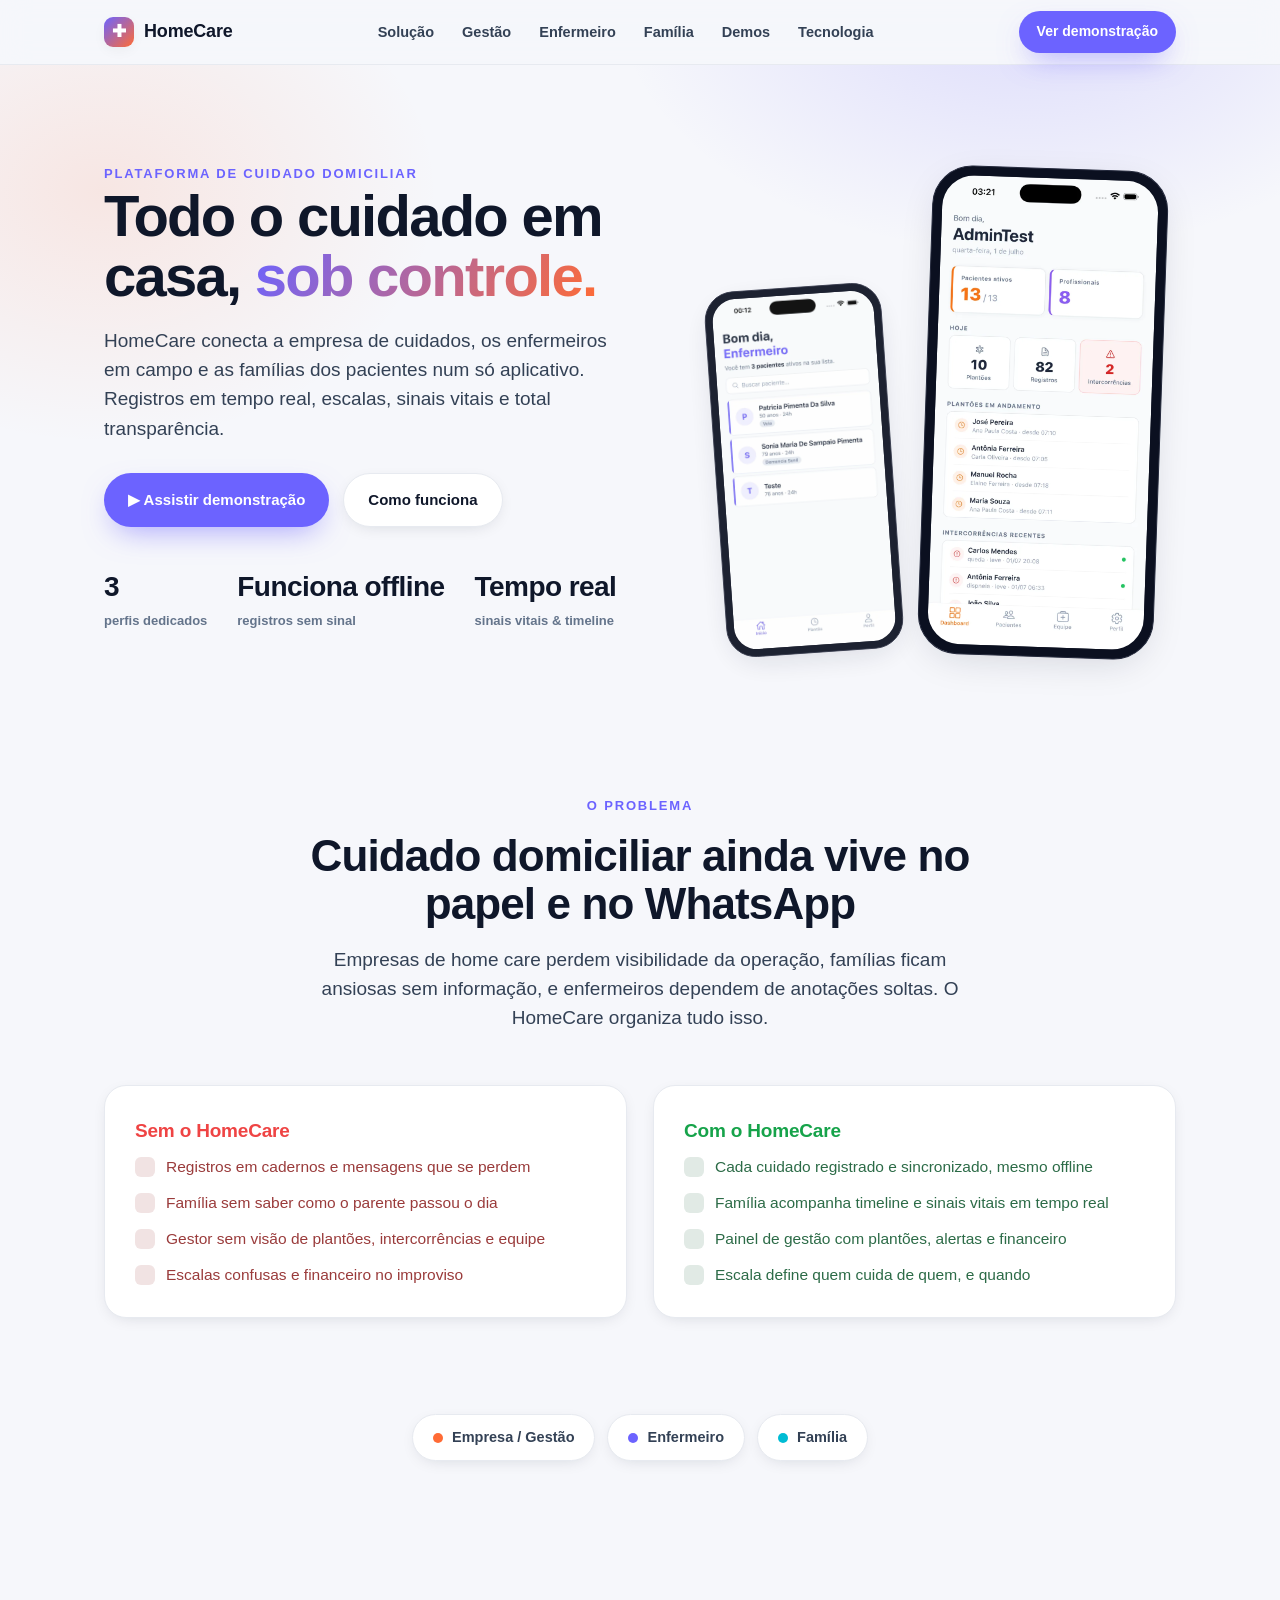
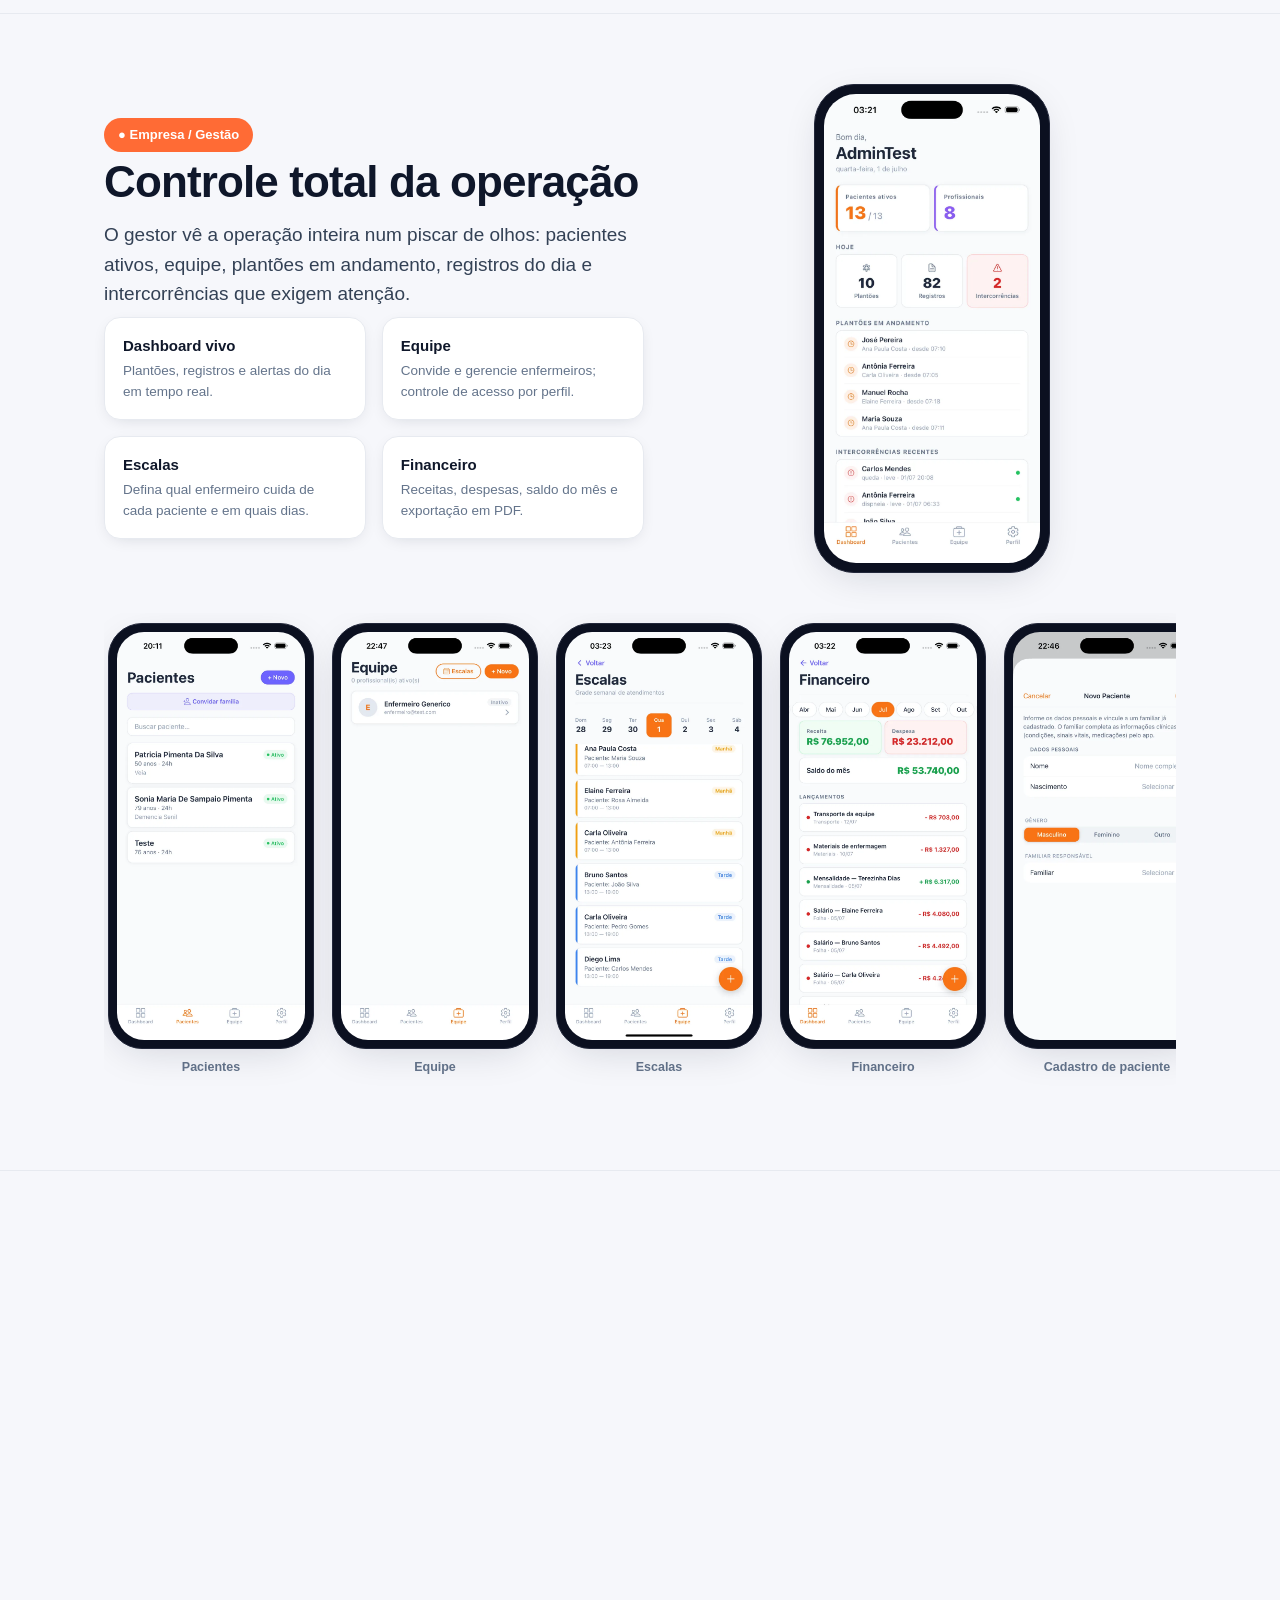
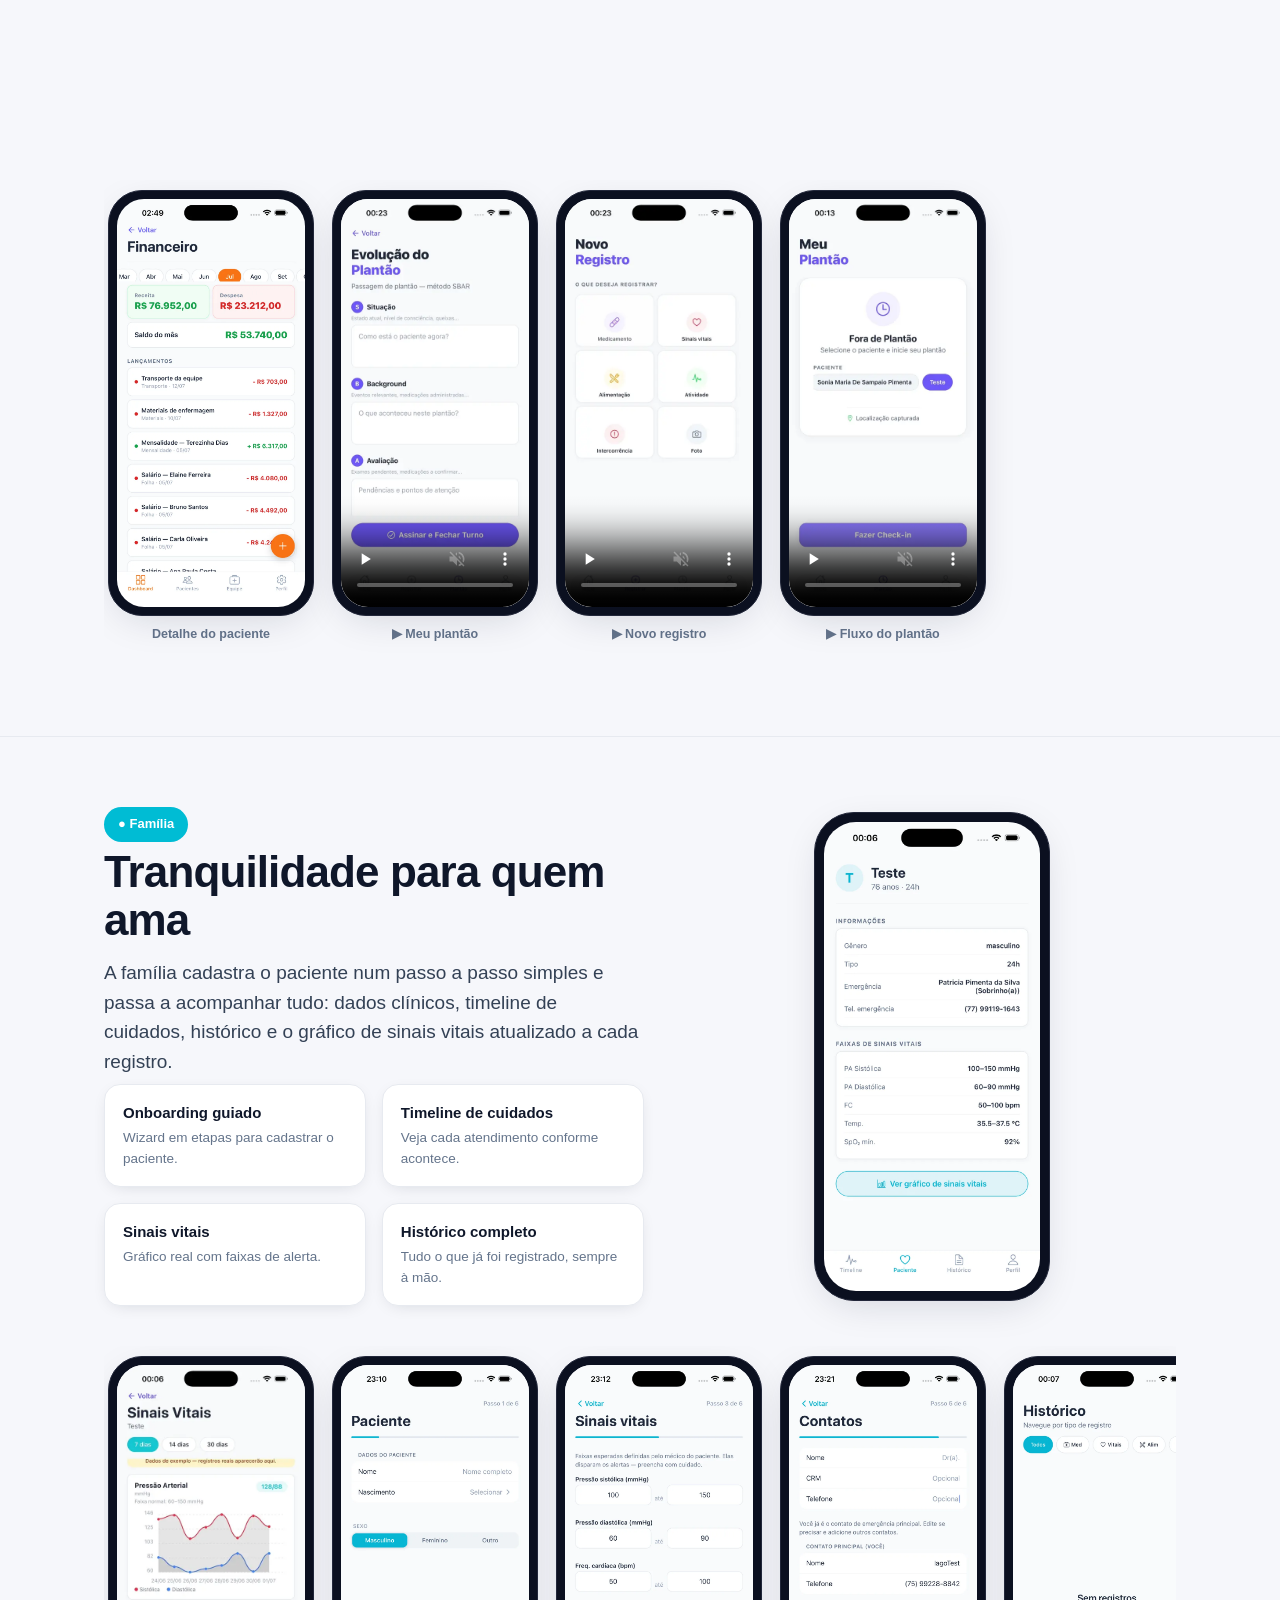
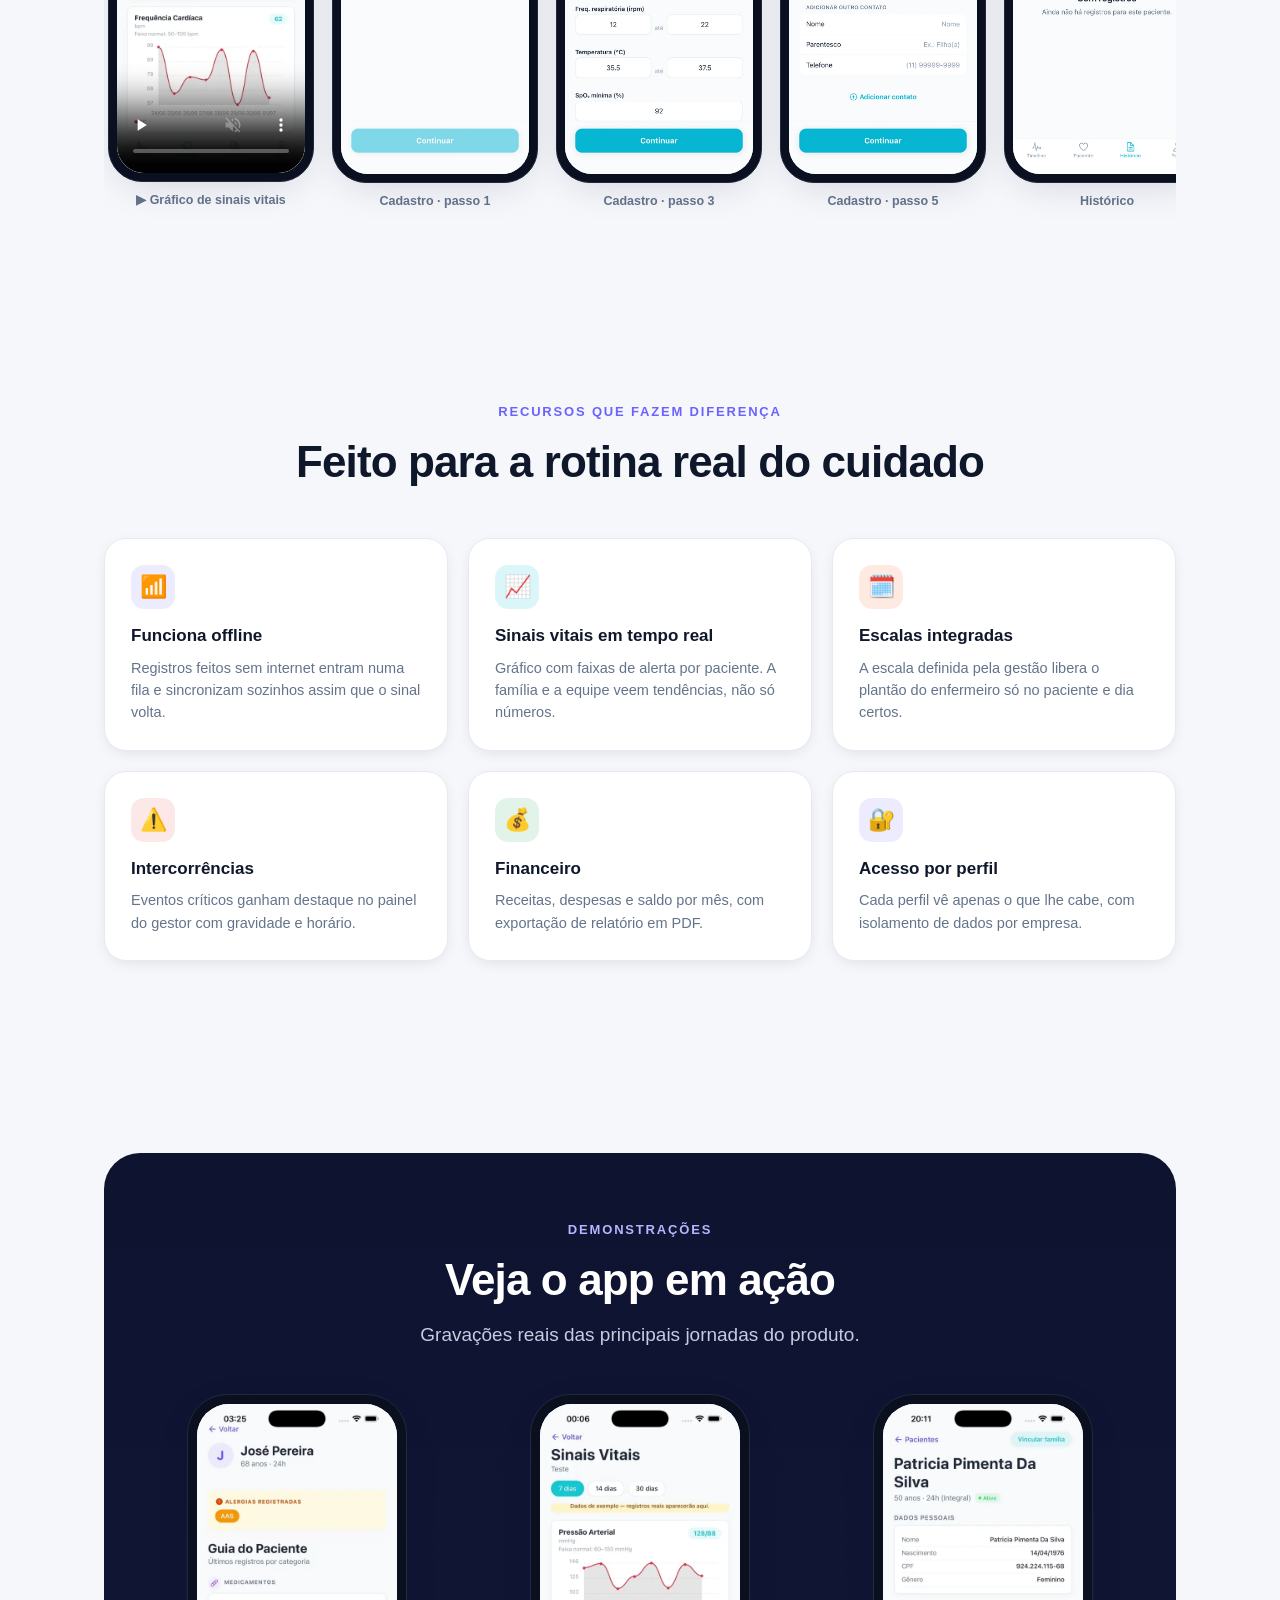
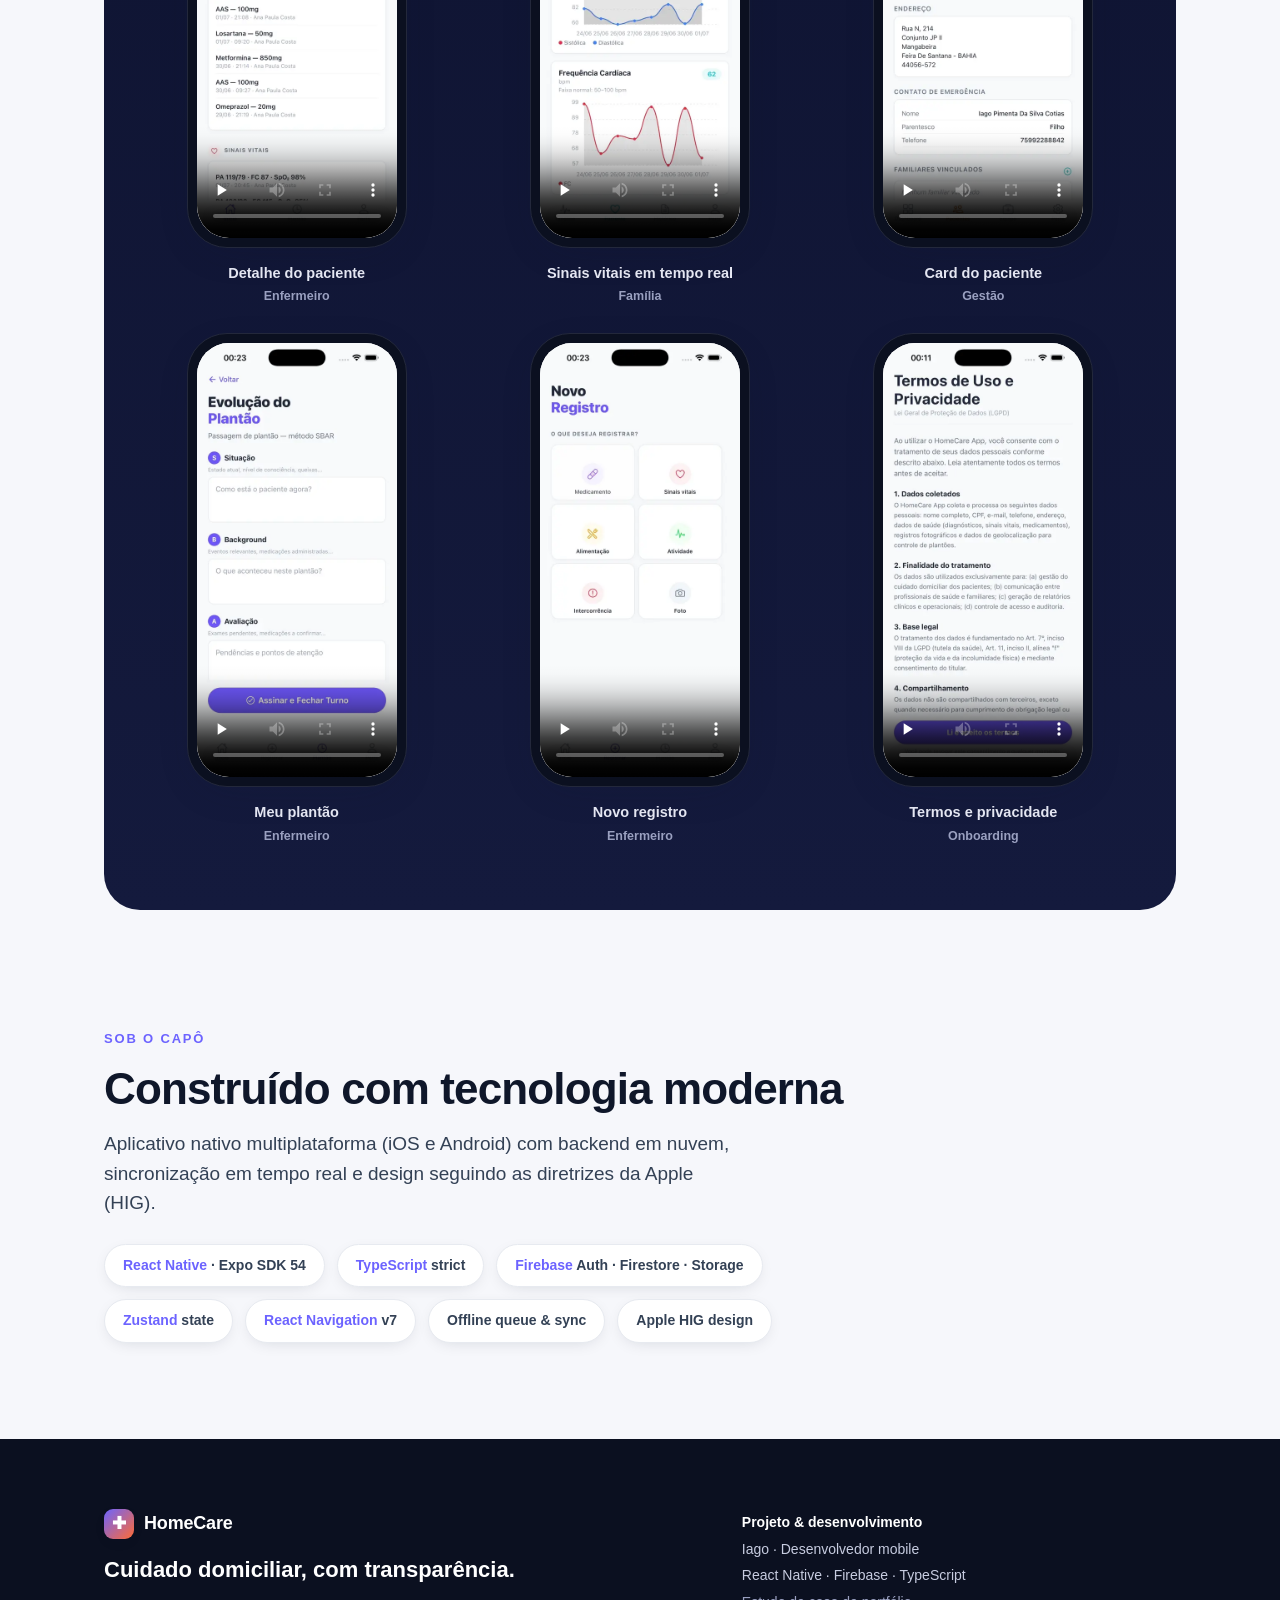
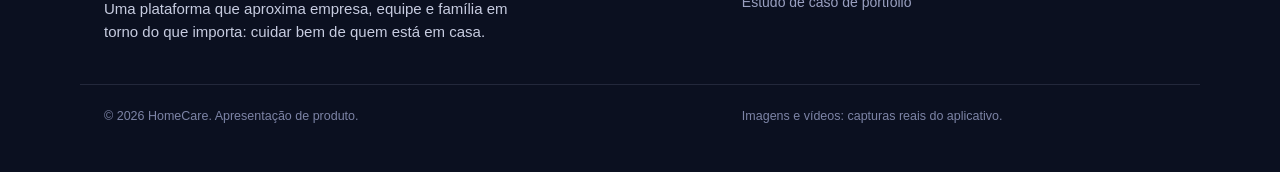
==== index.html @ 4e4eb014 "feat: landing page HomeCare" ====
<!DOCTYPE html>
<html lang="pt-BR">
<head>
<meta charset="UTF-8" />
<meta name="viewport" content="width=device-width, initial-scale=1.0" />
<title>HomeCare: Plataforma de Gestão de Cuidado Domiciliar</title>
<meta name="description" content="HomeCare: plataforma que conecta a empresa de cuidados, os enfermeiros em campo e as famílias dos pacientes. Estudo de caso e apresentação do produto." />
<style>
  :root{
    --purple:#6C63FF; --purple-d:#5148e0;
    --admin:#FF6B35; --family:#00BCD4;
    --ink:#0F172A; --ink-2:#334155; --muted:#64748B;
    --bg:#F6F7FB; --surface:#FFFFFF; --line:#E7EAF0;
    --green:#16A34A; --red:#EF4444;
    --shadow:0 10px 40px -12px rgba(15,23,42,.18);
    --shadow-sm:0 4px 18px -8px rgba(15,23,42,.20);
    --radius:22px;
  }
  *{box-sizing:border-box;margin:0;padding:0}
  html{scroll-behavior:smooth;scroll-padding-top:76px}
  body{
    font-family:-apple-system,BlinkMacSystemFont,"Segoe UI",Roboto,Helvetica,Arial,sans-serif;
    color:var(--ink);background:var(--bg);line-height:1.55;-webkit-font-smoothing:antialiased;
  }
  a{color:inherit;text-decoration:none}
  .wrap{max-width:1120px;margin:0 auto;padding:0 24px}
  section{padding:96px 0}
  .eyebrow{font-size:13px;font-weight:700;letter-spacing:.14em;text-transform:uppercase;color:var(--purple)}
  h2{font-size:clamp(28px,4vw,44px);font-weight:800;letter-spacing:-.02em;line-height:1.1;margin:14px 0 16px}
  .lead{font-size:clamp(16px,2vw,19px);color:var(--ink-2);max-width:640px}

  /* NAV */
  nav{position:sticky;top:0;z-index:50;background:rgba(246,247,251,.82);backdrop-filter:saturate(180%) blur(14px);border-bottom:1px solid var(--line)}
  nav .wrap{display:flex;align-items:center;justify-content:space-between;height:64px}
  .brand{display:flex;align-items:center;gap:10px;font-weight:800;font-size:18px;letter-spacing:-.01em}
  .brand .logo{width:30px;height:30px;border-radius:9px;background:linear-gradient(135deg,var(--purple),var(--admin));display:grid;place-items:center;color:#fff;font-size:17px;box-shadow:var(--shadow-sm)}
  .navlinks{display:flex;gap:28px;font-size:14.5px;font-weight:600;color:var(--ink-2)}
  .navlinks a:hover{color:var(--purple)}
  @media(max-width:760px){.navlinks{display:none}}

  /* HERO */
  .hero{position:relative;overflow:hidden;padding:72px 0 40px}
  .hero::before{content:"";position:absolute;inset:0;background:
    radial-gradient(680px 420px at 80% -10%,rgba(108,99,255,.18),transparent 60%),
    radial-gradient(560px 420px at 8% 20%,rgba(255,107,53,.12),transparent 60%);pointer-events:none}
  .hero .wrap{position:relative;display:grid;grid-template-columns:1.05fr .95fr;gap:40px;align-items:center}
  .hero h1{font-size:clamp(34px,5.4vw,58px);font-weight:850;letter-spacing:-.03em;line-height:1.03}
  .hero h1 .grad{background:linear-gradient(120deg,var(--purple),var(--admin));-webkit-background-clip:text;background-clip:text;color:transparent}
  .hero p.sub{margin-top:20px;font-size:19px;color:var(--ink-2);max-width:520px}
  .cta{display:flex;gap:14px;margin-top:30px;flex-wrap:wrap}
  .btn{display:inline-flex;align-items:center;gap:9px;padding:14px 24px;border-radius:999px;font-weight:700;font-size:15px;transition:transform .15s ease,box-shadow .15s ease}
  .btn-primary{background:var(--purple);color:#fff;box-shadow:0 12px 30px -10px rgba(108,99,255,.6)}
  .btn-primary:hover{transform:translateY(-2px)}
  .btn-ghost{background:var(--surface);color:var(--ink);border:1px solid var(--line);box-shadow:var(--shadow-sm)}
  .btn-ghost:hover{transform:translateY(-2px)}
  .kpis{display:flex;gap:30px;margin-top:38px;flex-wrap:wrap}
  .kpi b{display:block;font-size:28px;font-weight:850;letter-spacing:-.02em}
  .kpi span{font-size:13px;color:var(--muted);font-weight:600}
  .hero-stage{position:relative;display:flex;justify-content:center;align-items:flex-end;gap:18px;min-height:520px}
  .hero-stage .phone.back{transform:translateY(26px) scale(.86) rotate(-4deg);opacity:.92;z-index:1}
  .hero-stage .phone.front{z-index:2;transform:rotate(2deg)}
  @media(max-width:900px){.hero .wrap{grid-template-columns:1fr}.hero-stage{min-height:0;margin-top:20px}}

  /* PHONE MOCKUP */
  .phone{position:relative;width:236px;flex:0 0 auto;border-radius:40px;background:#0B1020;padding:9px;box-shadow:var(--shadow);border:1px solid #23283b}
  .phone.sm{width:206px;border-radius:34px;padding:8px}
  .phone media,.phone img,.phone video{width:100%;display:block;border-radius:32px;background:#fff}
  .phone.sm img,.phone.sm video{border-radius:27px}

  /* PROBLEM/SOLUTION */
  .split{display:grid;grid-template-columns:1fr 1fr;gap:26px}
  @media(max-width:820px){.split{grid-template-columns:1fr}}
  .card{background:var(--surface);border:1px solid var(--line);border-radius:var(--radius);padding:30px;box-shadow:var(--shadow-sm)}
  .card h3{font-size:19px;margin-bottom:10px;letter-spacing:-.01em}
  .card.problem h3{color:var(--red)} .card.solution h3{color:var(--green)}
  .card ul{list-style:none;display:grid;gap:12px;margin-top:6px}
  .card li{display:flex;gap:11px;color:var(--ink-2);font-size:15.5px}
  .card li::before{content:"";flex:0 0 auto;width:20px;height:20px;margin-top:2px;border-radius:6px;background:currentColor;opacity:.14}
  .card.problem li{color:#9a3b3b}.card.solution li{color:#2c6b47}

  /* PERSONAS */
  .persona-nav{display:flex;gap:12px;justify-content:center;flex-wrap:wrap;margin-bottom:56px}
  .pchip{display:inline-flex;align-items:center;gap:9px;padding:11px 20px;border-radius:999px;background:var(--surface);border:1px solid var(--line);font-weight:700;font-size:14.5px;color:var(--ink-2);box-shadow:var(--shadow-sm)}
  .pchip .dot{width:10px;height:10px;border-radius:50%}
  .persona{padding:70px 0;border-top:1px solid var(--line)}
  .persona .head{display:flex;align-items:center;gap:14px;margin-bottom:8px}
  .badge{display:inline-flex;align-items:center;gap:8px;padding:7px 14px;border-radius:999px;font-weight:700;font-size:13px;color:#fff}
  .persona h2{margin:6px 0 14px}
  .feat{display:grid;grid-template-columns:repeat(2,1fr);gap:16px;margin-top:8px;max-width:560px}
  @media(max-width:520px){.feat{grid-template-columns:1fr}}
  .feat div{background:var(--surface);border:1px solid var(--line);border-radius:16px;padding:16px 18px;box-shadow:var(--shadow-sm)}
  .feat h4{font-size:15px;margin-bottom:4px}
  .feat p{font-size:13.5px;color:var(--muted)}
  .persona-grid{display:grid;grid-template-columns:1.05fr .95fr;gap:44px;align-items:center}
  @media(max-width:900px){.persona-grid{grid-template-columns:1fr}}
  .gallery{display:flex;gap:16px;justify-content:center;flex-wrap:wrap}

  /* strip of shots */
  .shots{display:flex;gap:18px;overflow-x:auto;padding:10px 4px 22px;scroll-snap-type:x mandatory}
  .shots .phone{scroll-snap-align:center;cursor:zoom-in}
  .shots::-webkit-scrollbar{height:8px}
  .shots::-webkit-scrollbar-thumb{background:var(--line);border-radius:8px}
  .cap{text-align:center;font-size:12.5px;color:var(--muted);margin-top:9px;font-weight:600}

  /* FEATURES GRID */
  .grid3{display:grid;grid-template-columns:repeat(3,1fr);gap:20px}
  @media(max-width:860px){.grid3{grid-template-columns:1fr}}
  .fcard{background:var(--surface);border:1px solid var(--line);border-radius:var(--radius);padding:26px;box-shadow:var(--shadow-sm);transition:transform .18s ease,box-shadow .18s ease}
  .fcard:hover{transform:translateY(-4px);box-shadow:var(--shadow)}
  .ficon{width:44px;height:44px;border-radius:13px;display:grid;place-items:center;font-size:22px;margin-bottom:14px}
  .fcard h3{font-size:17px;margin-bottom:7px}
  .fcard p{font-size:14.5px;color:var(--muted)}

  /* VIDEOS */
  .videos{background:linear-gradient(180deg,#0e1330,#141a3d);color:#fff;border-radius:36px;padding:64px 34px}
  .videos .eyebrow{color:#b9b4ff}
  .videos h2{color:#fff}
  .videos .lead{color:#c7cce0}
  .vgrid{display:grid;grid-template-columns:repeat(3,1fr);gap:26px;margin-top:44px}
  @media(max-width:860px){.vgrid{grid-template-columns:1fr}}
  .vitem{display:flex;flex-direction:column;align-items:center}
  .vitem .phone{width:220px}
  .vitem p{margin-top:14px;font-weight:600;font-size:14.5px;color:#e7e9f5;text-align:center}
  .vitem small{color:#9aa0c0;font-size:12.5px}

  /* STACK */
  .stack{display:flex;flex-wrap:wrap;gap:12px;margin-top:26px}
  .tag{background:var(--surface);border:1px solid var(--line);border-radius:999px;padding:10px 18px;font-weight:700;font-size:14px;color:var(--ink-2);box-shadow:var(--shadow-sm)}
  .tag b{color:var(--purple)}

  /* FOOTER */
  footer{background:#0B1020;color:#c7cce0;padding:70px 0 46px;margin-top:0}
  footer .wrap{display:grid;grid-template-columns:1.4fr 1fr;gap:30px;align-items:start}
  @media(max-width:760px){footer .wrap{grid-template-columns:1fr}}
  footer h3{color:#fff;font-size:22px;margin-bottom:10px}
  footer p{max-width:420px;font-size:15px}
  footer .who{font-size:14px;line-height:1.9}
  footer .who b{color:#fff}
  .fnote{margin-top:40px;padding-top:22px;border-top:1px solid #23283b;font-size:12.5px;color:#7d84a6;display:flex;justify-content:space-between;flex-wrap:wrap;gap:10px}

  /* reveal */
  .reveal{opacity:0;transform:translateY(22px);transition:opacity .6s ease,transform .6s ease}
  .reveal.visible{opacity:1;transform:none}

  /* lightbox */
  .lb{position:fixed;inset:0;background:rgba(6,9,20,.9);display:none;align-items:center;justify-content:center;z-index:100;padding:24px;cursor:zoom-out;backdrop-filter:blur(4px)}
  .lb.open{display:flex}
  .lb img{max-width:min(420px,92vw);max-height:92vh;border-radius:28px;box-shadow:0 30px 80px -20px rgba(0,0,0,.7);border:8px solid #0B1020}
</style>
</head>
<body>

<nav>
  <div class="wrap">
    <div class="brand"><span class="logo">✚</span> HomeCare</div>
    <div class="navlinks">
      <a href="#solucao">Solução</a>
      <a href="#admin">Gestão</a>
      <a href="#enfermeiro">Enfermeiro</a>
      <a href="#familia">Família</a>
      <a href="#demos">Demos</a>
      <a href="#stack">Tecnologia</a>
    </div>
    <a class="btn btn-primary" href="#demos" style="padding:10px 18px;font-size:14px">Ver demonstração</a>
  </div>
</nav>

<!-- HERO -->
<header class="hero">
  <div class="wrap">
    <div>
      <span class="eyebrow">Plataforma de cuidado domiciliar</span>
      <h1>Todo o cuidado em casa, <span class="grad">sob controle.</span></h1>
      <p class="sub">HomeCare conecta a empresa de cuidados, os enfermeiros em campo e as famílias dos pacientes num só aplicativo. Registros em tempo real, escalas, sinais vitais e total transparência.</p>
      <div class="cta">
        <a class="btn btn-primary" href="#demos">▶ Assistir demonstração</a>
        <a class="btn btn-ghost" href="#solucao">Como funciona</a>
      </div>
      <div class="kpis">
        <div class="kpi"><b>3</b><span>perfis dedicados</span></div>
        <div class="kpi"><b>Funciona offline</b><span>registros sem sinal</span></div>
        <div class="kpi"><b>Tempo real</b><span>sinais vitais &amp; timeline</span></div>
      </div>
    </div>
    <div class="hero-stage">
      <div class="phone back sm"><img src="media/img/Enfermeiro_dashboard.webp" alt="App do enfermeiro" loading="eager"></div>
      <div class="phone front"><img src="media/img/Admin_dashboard.webp" alt="Dashboard de gestão" loading="eager"></div>
    </div>
  </div>
</header>

<!-- PROBLEM / SOLUTION -->
<section id="solucao">
  <div class="wrap">
    <div class="reveal" style="text-align:center;max-width:720px;margin:0 auto 52px">
      <span class="eyebrow">O problema</span>
      <h2>Cuidado domiciliar ainda vive no papel e no WhatsApp</h2>
      <p class="lead" style="margin:0 auto">Empresas de home care perdem visibilidade da operação, famílias ficam ansiosas sem informação, e enfermeiros dependem de anotações soltas. O HomeCare organiza tudo isso.</p>
    </div>
    <div class="split">
      <div class="card problem reveal">
        <h3>Sem o HomeCare</h3>
        <ul>
          <li>Registros em cadernos e mensagens que se perdem</li>
          <li>Família sem saber como o parente passou o dia</li>
          <li>Gestor sem visão de plantões, intercorrências e equipe</li>
          <li>Escalas confusas e financeiro no improviso</li>
        </ul>
      </div>
      <div class="card solution reveal">
        <h3>Com o HomeCare</h3>
        <ul>
          <li>Cada cuidado registrado e sincronizado, mesmo offline</li>
          <li>Família acompanha timeline e sinais vitais em tempo real</li>
          <li>Painel de gestão com plantões, alertas e financeiro</li>
          <li>Escala define quem cuida de quem, e quando</li>
        </ul>
      </div>
    </div>
  </div>
</section>

<!-- PERSONA NAV -->
<section style="padding-top:0">
  <div class="wrap">
    <div class="persona-nav reveal">
      <a class="pchip" href="#admin"><span class="dot" style="background:var(--admin)"></span> Empresa / Gestão</a>
      <a class="pchip" href="#enfermeiro"><span class="dot" style="background:var(--purple)"></span> Enfermeiro</a>
      <a class="pchip" href="#familia"><span class="dot" style="background:var(--family)"></span> Família</a>
    </div>
  </div>
</section>

<!-- ADMIN -->
<div id="admin" class="persona">
  <div class="wrap">
    <div class="persona-grid">
      <div class="reveal">
        <span class="badge" style="background:var(--admin)">● Empresa / Gestão</span>
        <h2>Controle total da operação</h2>
        <p class="lead">O gestor vê a operação inteira num piscar de olhos: pacientes ativos, equipe, plantões em andamento, registros do dia e intercorrências que exigem atenção.</p>
        <div class="feat">
          <div><h4>Dashboard vivo</h4><p>Plantões, registros e alertas do dia em tempo real.</p></div>
          <div><h4>Equipe</h4><p>Convide e gerencie enfermeiros; controle de acesso por perfil.</p></div>
          <div><h4>Escalas</h4><p>Defina qual enfermeiro cuida de cada paciente e em quais dias.</p></div>
          <div><h4>Financeiro</h4><p>Receitas, despesas, saldo do mês e exportação em PDF.</p></div>
        </div>
      </div>
      <div class="gallery reveal">
        <div class="phone"><img src="media/img/Admin_dashboard.webp" alt="Dashboard do gestor"></div>
      </div>
    </div>
    <div class="shots reveal" style="margin-top:40px">
      <figure><div class="phone sm"><img src="media/img/Admin_pacientes.webp" alt="Pacientes"></div><figcaption class="cap">Pacientes</figcaption></figure>
      <figure><div class="phone sm"><img src="media/img/Admin_dashboardEquipe.webp" alt="Equipe"></div><figcaption class="cap">Equipe</figcaption></figure>
      <figure><div class="phone sm"><img src="media/img/Admin_escala.webp" alt="Escala"></div><figcaption class="cap">Escalas</figcaption></figure>
      <figure><div class="phone sm"><img src="media/img/Admin_financeiroDashboard.webp" alt="Financeiro"></div><figcaption class="cap">Financeiro</figcaption></figure>
      <figure><div class="phone sm"><img src="media/img/Admin_modalRegistroPaciente.webp" alt="Novo paciente"></div><figcaption class="cap">Cadastro de paciente</figcaption></figure>
      <figure><div class="phone sm"><img src="media/img/Admin_modalConvidarFamilia.webp" alt="Convidar família"></div><figcaption class="cap">Convite de família</figcaption></figure>
      <figure><div class="phone sm"><img src="media/img/Admin_enfermeiroDetalhes.webp" alt="Detalhe do enfermeiro"></div><figcaption class="cap">Detalhe do enfermeiro</figcaption></figure>
    </div>
  </div>
</div>

<!-- ENFERMEIRO -->
<div id="enfermeiro" class="persona">
  <div class="wrap">
    <div class="persona-grid">
      <div class="gallery reveal" style="order:2">
        <div class="phone"><img src="media/img/Enfermeiro_dashboard.webp" alt="App do enfermeiro"></div>
      </div>
      <div class="reveal" style="order:1">
        <span class="badge" style="background:var(--purple)">● Enfermeiro em campo</span>
        <h2>Registrar cuidado ficou simples</h2>
        <p class="lead">O enfermeiro vê seus pacientes e a escala do dia, inicia o plantão e registra tudo (sinais vitais, alimentação, medicamentos e intercorrências) direto do celular, mesmo sem internet.</p>
        <div class="feat">
          <div><h4>Início de plantão</h4><p>Só inicia com o paciente agendado para hoje.</p></div>
          <div><h4>Registros rápidos</h4><p>Sinais vitais, medicação, alimentação e atividades.</p></div>
          <div><h4>Funciona offline</h4><p>Sem sinal? Fica na fila e sincroniza depois.</p></div>
          <div><h4>Fotos no registro</h4><p>Anexe evidências direto do atendimento.</p></div>
        </div>
      </div>
    </div>
    <div class="shots reveal" style="margin-top:40px">
      <figure><div class="phone sm"><img src="media/img/Enfermeiro_detalhePaciente.webp" alt="Detalhe do paciente"></div><figcaption class="cap">Detalhe do paciente</figcaption></figure>
      <figure><div class="phone sm"><video src="media/video/Enfermeiro_meuPlantao.mp4" poster="media/video/Enfermeiro_meuPlantao.webp" controls playsinline preload="none" muted></video></div><figcaption class="cap">▶ Meu plantão</figcaption></figure>
      <figure><div class="phone sm"><video src="media/video/Enfermeiro_novoRegistro.mp4" poster="media/video/Enfermeiro_novoRegistro.webp" controls playsinline preload="none" muted></video></div><figcaption class="cap">▶ Novo registro</figcaption></figure>
      <figure><div class="phone sm"><video src="media/video/Enfermeiro_plantao.mp4" poster="media/video/Enfermeiro_plantao.webp" controls playsinline preload="none" muted></video></div><figcaption class="cap">▶ Fluxo do plantão</figcaption></figure>
    </div>
  </div>
</div>

<!-- FAMILIA -->
<div id="familia" class="persona">
  <div class="wrap">
    <div class="persona-grid">
      <div class="reveal">
        <span class="badge" style="background:var(--family)">● Família</span>
        <h2>Tranquilidade para quem ama</h2>
        <p class="lead">A família cadastra o paciente num passo a passo simples e passa a acompanhar tudo: dados clínicos, timeline de cuidados, histórico e o gráfico de sinais vitais atualizado a cada registro.</p>
        <div class="feat">
          <div><h4>Onboarding guiado</h4><p>Wizard em etapas para cadastrar o paciente.</p></div>
          <div><h4>Timeline de cuidados</h4><p>Veja cada atendimento conforme acontece.</p></div>
          <div><h4>Sinais vitais</h4><p>Gráfico real com faixas de alerta.</p></div>
          <div><h4>Histórico completo</h4><p>Tudo o que já foi registrado, sempre à mão.</p></div>
        </div>
      </div>
      <div class="gallery reveal">
        <div class="phone"><img src="media/img/Familiar_pacienteScreen.webp" alt="Tela do paciente"></div>
      </div>
    </div>
    <div class="shots reveal" style="margin-top:40px">
      <figure><div class="phone sm"><video src="media/video/Familiar_sinaisVitais.mp4" poster="media/video/Familiar_sinaisVitais.webp" controls playsinline preload="none" muted></video></div><figcaption class="cap">▶ Gráfico de sinais vitais</figcaption></figure>
      <figure><div class="phone sm"><img src="media/img/Familiar_passo1WizardPaciente.webp" alt="Wizard passo 1"></div><figcaption class="cap">Cadastro · passo 1</figcaption></figure>
      <figure><div class="phone sm"><img src="media/img/Familiar_passo3WizardPaciente.webp" alt="Wizard passo 3"></div><figcaption class="cap">Cadastro · passo 3</figcaption></figure>
      <figure><div class="phone sm"><img src="media/img/Familiar_passo5WizardPaciente.webp" alt="Wizard passo 5"></div><figcaption class="cap">Cadastro · passo 5</figcaption></figure>
      <figure><div class="phone sm"><img src="media/img/Familiar_historicoVazio.webp" alt="Histórico"></div><figcaption class="cap">Histórico</figcaption></figure>
      <figure><div class="phone sm"><img src="media/img/Familiar_senhaDefinitiva.webp" alt="Definição de senha"></div><figcaption class="cap">Acesso seguro</figcaption></figure>
    </div>
  </div>
</div>

<!-- FEATURES GRID -->
<section>
  <div class="wrap">
    <div class="reveal" style="text-align:center;max-width:720px;margin:0 auto 52px">
      <span class="eyebrow">Recursos que fazem diferença</span>
      <h2>Feito para a rotina real do cuidado</h2>
    </div>
    <div class="grid3">
      <div class="fcard reveal"><div class="ficon" style="background:rgba(108,99,255,.12);color:var(--purple)">📶</div><h3>Funciona offline</h3><p>Registros feitos sem internet entram numa fila e sincronizam sozinhos assim que o sinal volta.</p></div>
      <div class="fcard reveal"><div class="ficon" style="background:rgba(0,188,212,.14);color:var(--family)">📈</div><h3>Sinais vitais em tempo real</h3><p>Gráfico com faixas de alerta por paciente. A família e a equipe veem tendências, não só números.</p></div>
      <div class="fcard reveal"><div class="ficon" style="background:rgba(255,107,53,.14);color:var(--admin)">🗓️</div><h3>Escalas integradas</h3><p>A escala definida pela gestão libera o plantão do enfermeiro só no paciente e dia certos.</p></div>
      <div class="fcard reveal"><div class="ficon" style="background:rgba(239,68,68,.12);color:var(--red)">⚠️</div><h3>Intercorrências</h3><p>Eventos críticos ganham destaque no painel do gestor com gravidade e horário.</p></div>
      <div class="fcard reveal"><div class="ficon" style="background:rgba(22,163,74,.12);color:var(--green)">💰</div><h3>Financeiro</h3><p>Receitas, despesas e saldo por mês, com exportação de relatório em PDF.</p></div>
      <div class="fcard reveal"><div class="ficon" style="background:rgba(108,99,255,.12);color:var(--purple)">🔐</div><h3>Acesso por perfil</h3><p>Cada perfil vê apenas o que lhe cabe, com isolamento de dados por empresa.</p></div>
    </div>
  </div>
</section>

<!-- DEMOS -->
<section id="demos">
  <div class="wrap">
    <div class="videos reveal">
      <div style="text-align:center;max-width:680px;margin:0 auto">
        <span class="eyebrow">Demonstrações</span>
        <h2>Veja o app em ação</h2>
        <p class="lead" style="margin:0 auto">Gravações reais das principais jornadas do produto.</p>
      </div>
      <div class="vgrid">
        <div class="vitem"><div class="phone"><video src="media/video/Enfermeiro_detalhePaciente.mp4" poster="media/video/Enfermeiro_detalhePaciente.webp" controls playsinline preload="none"></video></div><p>Detalhe do paciente <br><small>Enfermeiro</small></p></div>
        <div class="vitem"><div class="phone"><video src="media/video/Familiar_sinaisVitais.mp4" poster="media/video/Familiar_sinaisVitais.webp" controls playsinline preload="none"></video></div><p>Sinais vitais em tempo real <br><small>Família</small></p></div>
        <div class="vitem"><div class="phone"><video src="media/video/Admin_videoDescricaoPacienteCard.mp4" poster="media/video/Admin_videoDescricaoPacienteCard.webp" controls playsinline preload="none"></video></div><p>Card do paciente <br><small>Gestão</small></p></div>
        <div class="vitem"><div class="phone"><video src="media/video/Enfermeiro_meuPlantao.mp4" poster="media/video/Enfermeiro_meuPlantao.webp" controls playsinline preload="none"></video></div><p>Meu plantão <br><small>Enfermeiro</small></p></div>
        <div class="vitem"><div class="phone"><video src="media/video/Enfermeiro_novoRegistro.mp4" poster="media/video/Enfermeiro_novoRegistro.webp" controls playsinline preload="none"></video></div><p>Novo registro <br><small>Enfermeiro</small></p></div>
        <div class="vitem"><div class="phone"><video src="media/video/root_termosDeUso.mp4" poster="media/video/root_termosDeUso.webp" controls playsinline preload="none"></video></div><p>Termos e privacidade <br><small>Onboarding</small></p></div>
      </div>
    </div>
  </div>
</section>

<!-- STACK -->
<section id="stack" style="padding-top:20px">
  <div class="wrap">
    <div class="reveal" style="max-width:760px">
      <span class="eyebrow">Sob o capô</span>
      <h2>Construído com tecnologia moderna</h2>
      <p class="lead">Aplicativo nativo multiplataforma (iOS e Android) com backend em nuvem, sincronização em tempo real e design seguindo as diretrizes da Apple (HIG).</p>
      <div class="stack">
        <span class="tag"><b>React Native</b> · Expo SDK 54</span>
        <span class="tag"><b>TypeScript</b> strict</span>
        <span class="tag"><b>Firebase</b> Auth · Firestore · Storage</span>
        <span class="tag"><b>Zustand</b> state</span>
        <span class="tag"><b>React Navigation</b> v7</span>
        <span class="tag">Offline queue &amp; sync</span>
        <span class="tag">Apple HIG design</span>
      </div>
    </div>
  </div>
</section>

<!-- FOOTER -->
<footer>
  <div class="wrap">
    <div>
      <div class="brand" style="color:#fff;margin-bottom:14px"><span class="logo">✚</span> HomeCare</div>
      <h3>Cuidado domiciliar, com transparência.</h3>
      <p>Uma plataforma que aproxima empresa, equipe e família em torno do que importa: cuidar bem de quem está em casa.</p>
    </div>
    <div class="who">
      <b>Projeto & desenvolvimento</b><br>
      Iago · Desenvolvedor mobile<br>
      React Native · Firebase · TypeScript<br>
      <span style="color:#9aa0c0">Estudo de caso de portfólio</span>
    </div>
  </div>
  <div class="wrap fnote">
    <span>© 2026 HomeCare. Apresentação de produto.</span>
    <span>Imagens e vídeos: capturas reais do aplicativo.</span>
  </div>
</footer>

<div class="lb" id="lightbox"><img src="" alt=""></div>

<script>
  // Reveal on scroll
  const io=new IntersectionObserver((es)=>{es.forEach(e=>{if(e.isIntersecting){e.target.classList.add('visible');io.unobserve(e.target)}})},{threshold:.12});
  document.querySelectorAll('.reveal').forEach(el=>io.observe(el));

  // Lightbox for image screenshots (not videos)
  const lb=document.getElementById('lightbox'), lbImg=lb.querySelector('img');
  document.querySelectorAll('.shots .phone img, .gallery .phone img').forEach(img=>{
    img.style.cursor='zoom-in';
    img.addEventListener('click',()=>{lbImg.src=img.src;lb.classList.add('open')});
  });
  lb.addEventListener('click',()=>lb.classList.remove('open'));
  document.addEventListener('keydown',e=>{if(e.key==='Escape')lb.classList.remove('open')});

  // Pause other videos when one plays
  const vids=document.querySelectorAll('video');
  vids.forEach(v=>v.addEventListener('play',()=>vids.forEach(o=>{if(o!==v)o.pause()})));
</script>
</body>
</html>
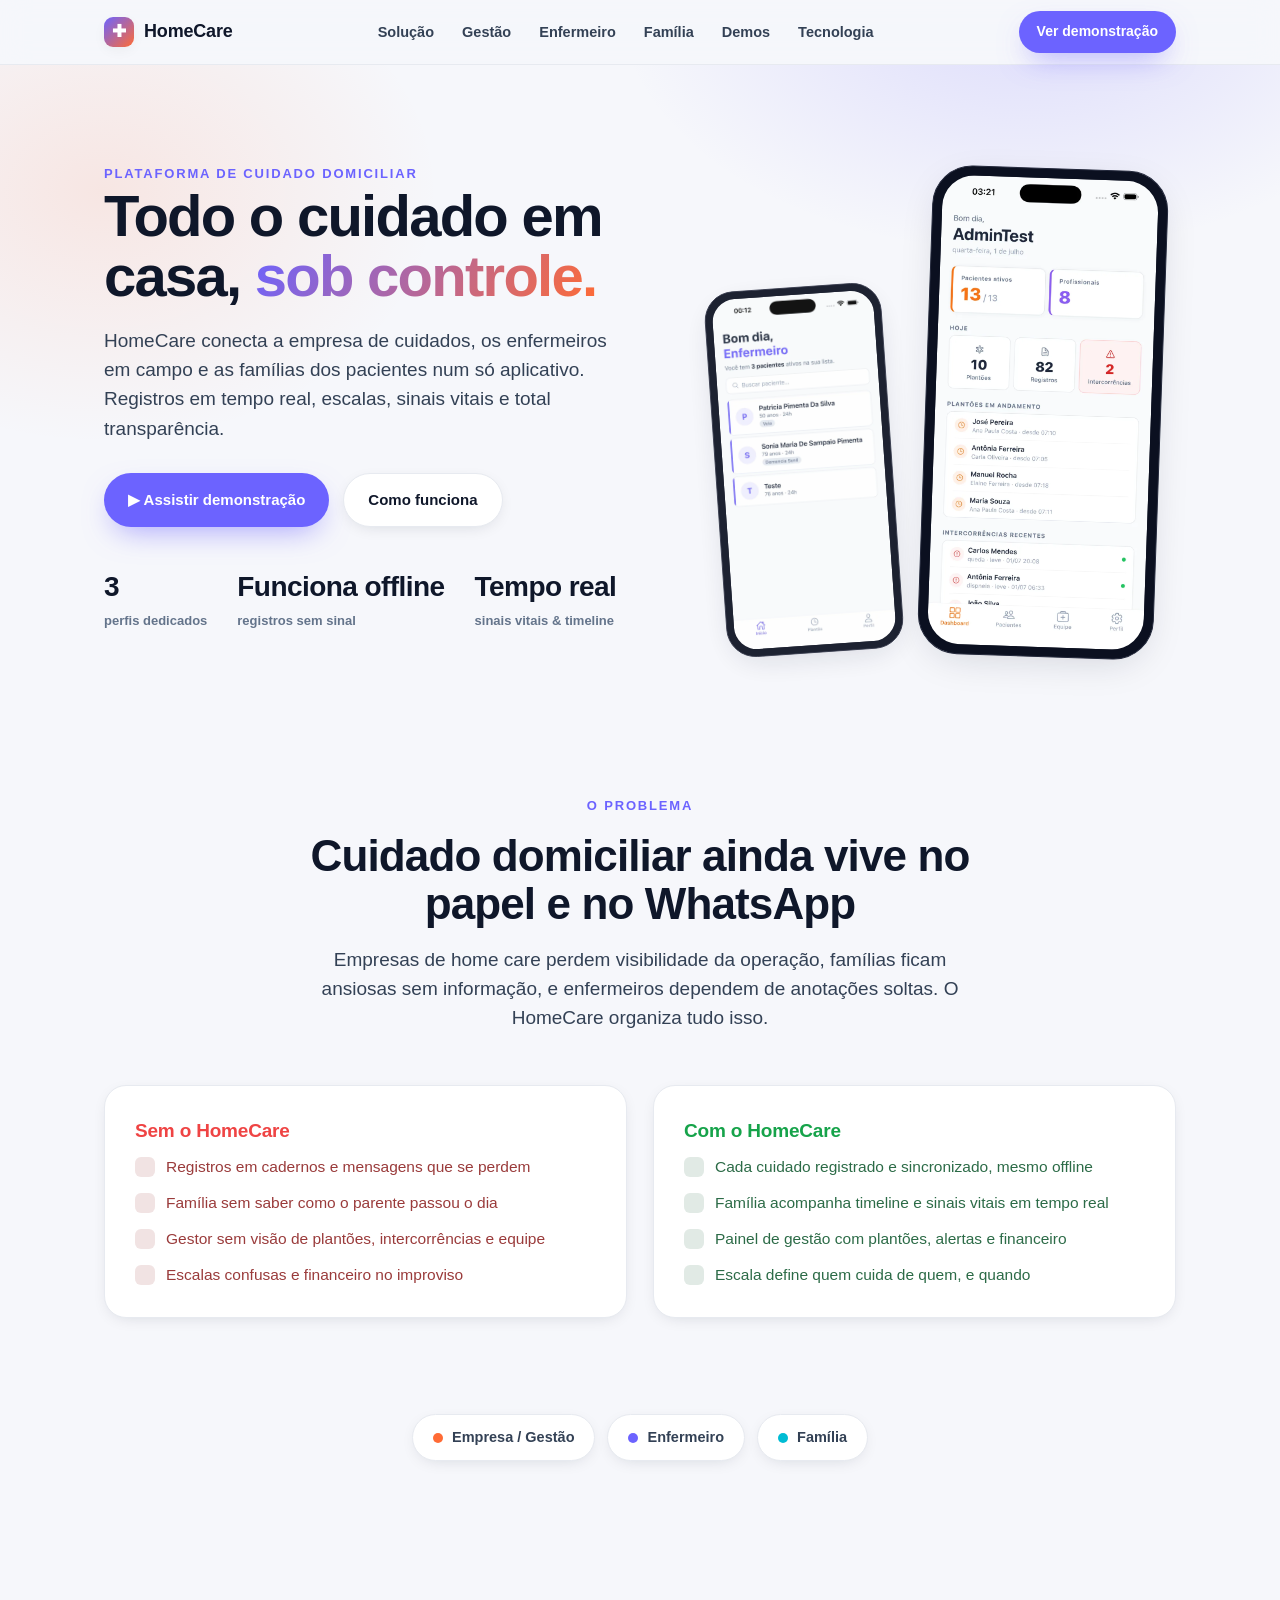
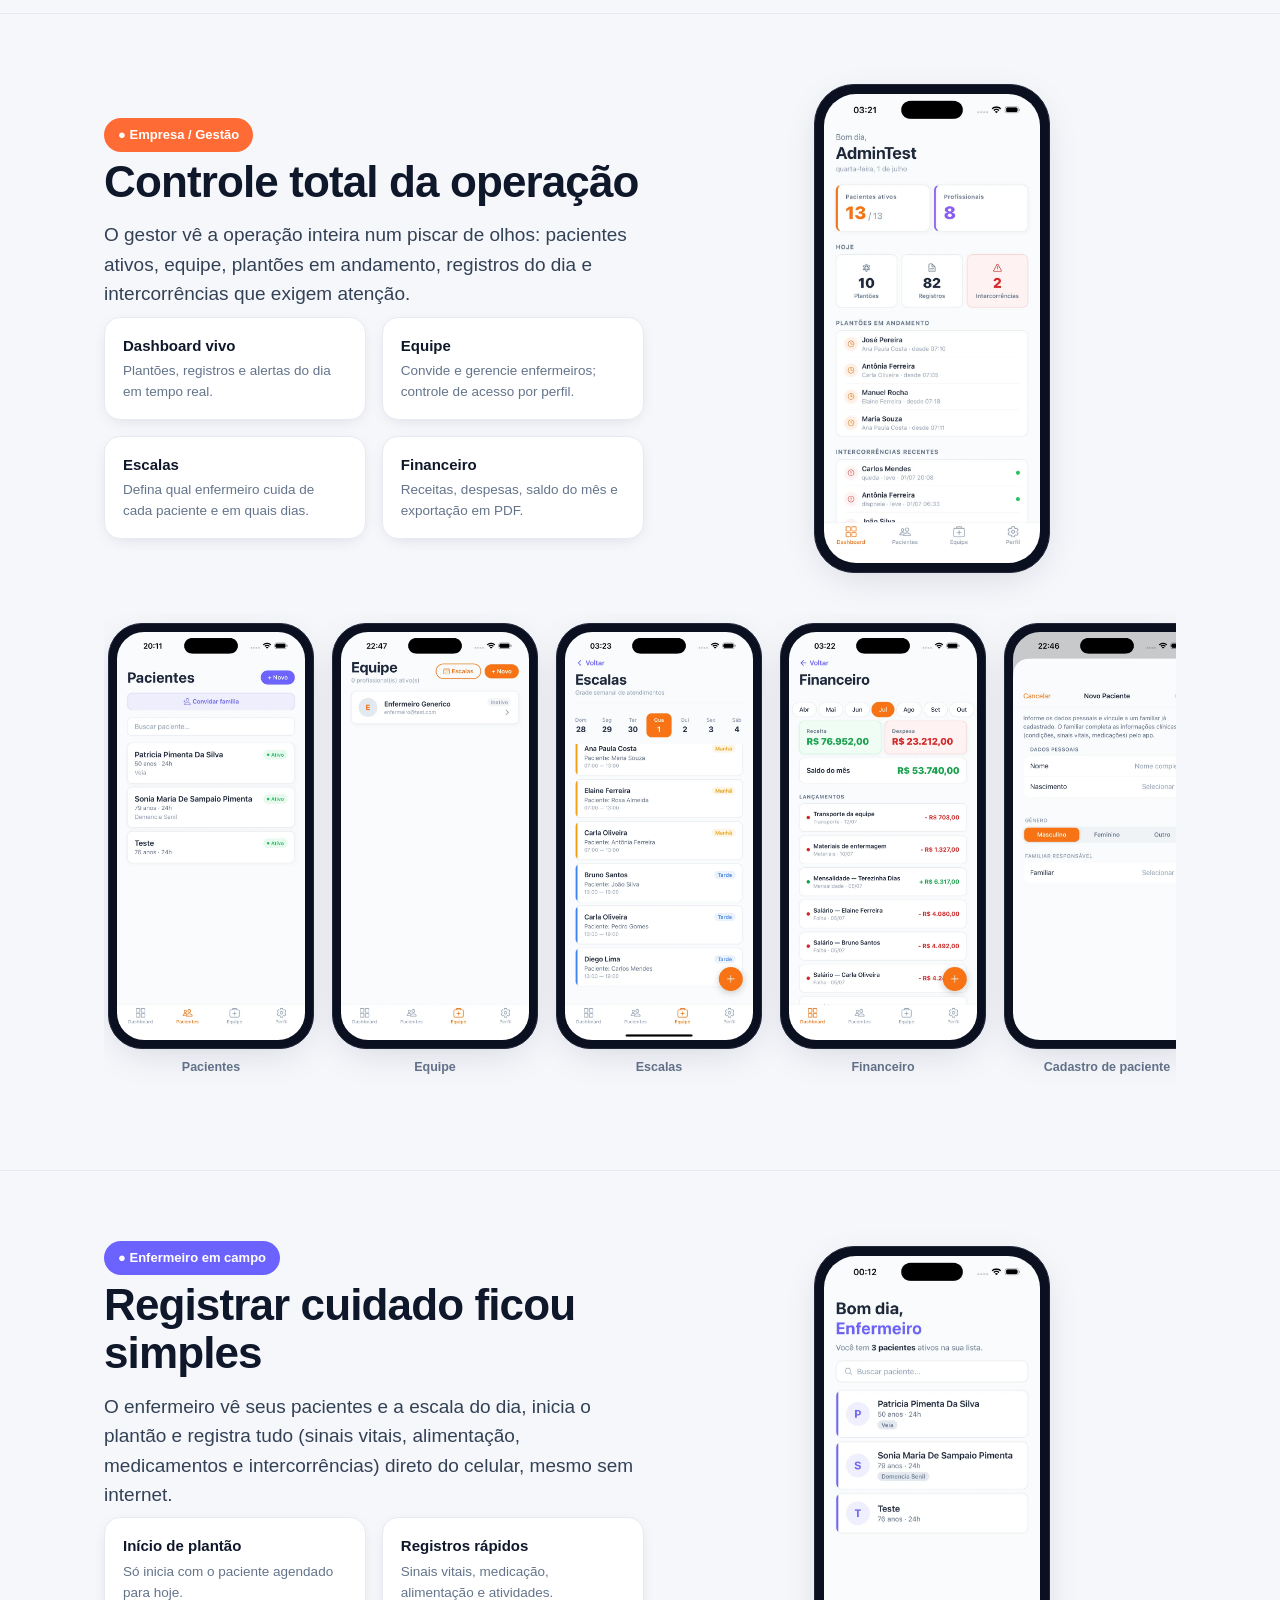
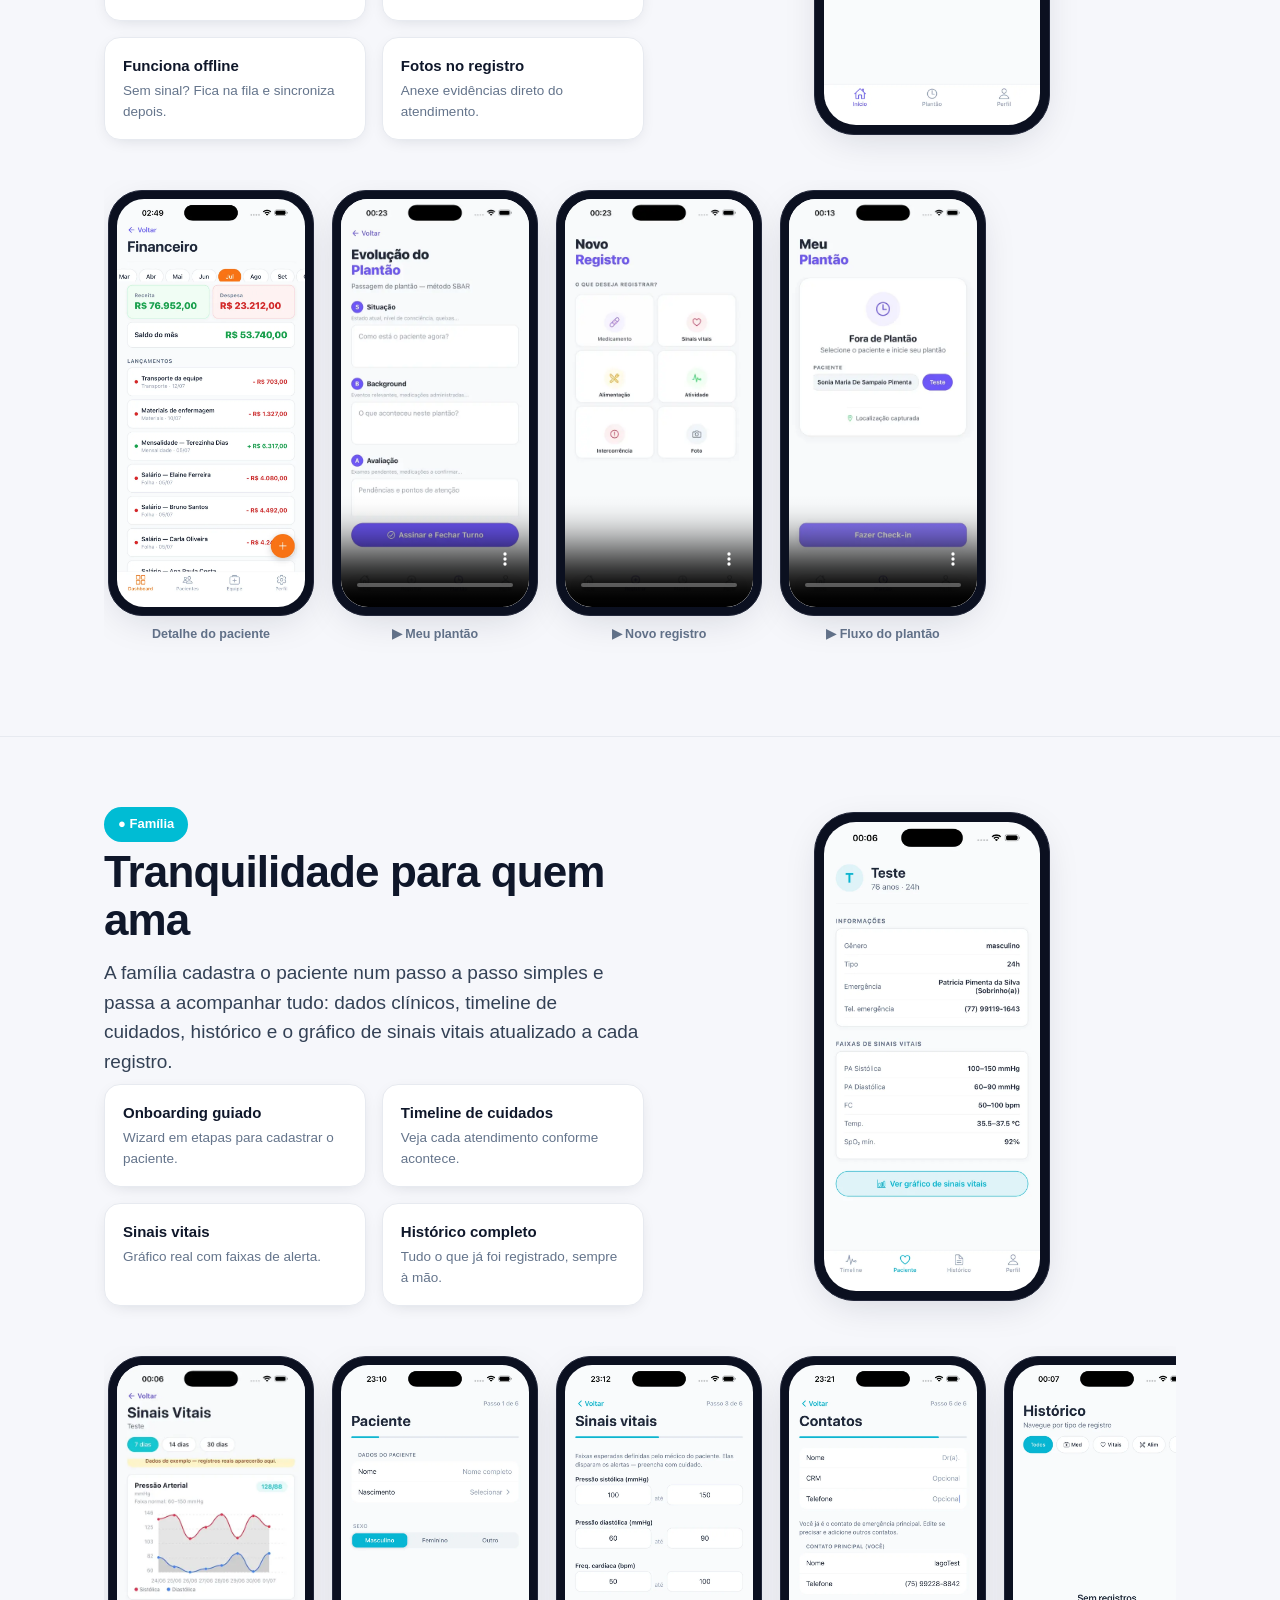
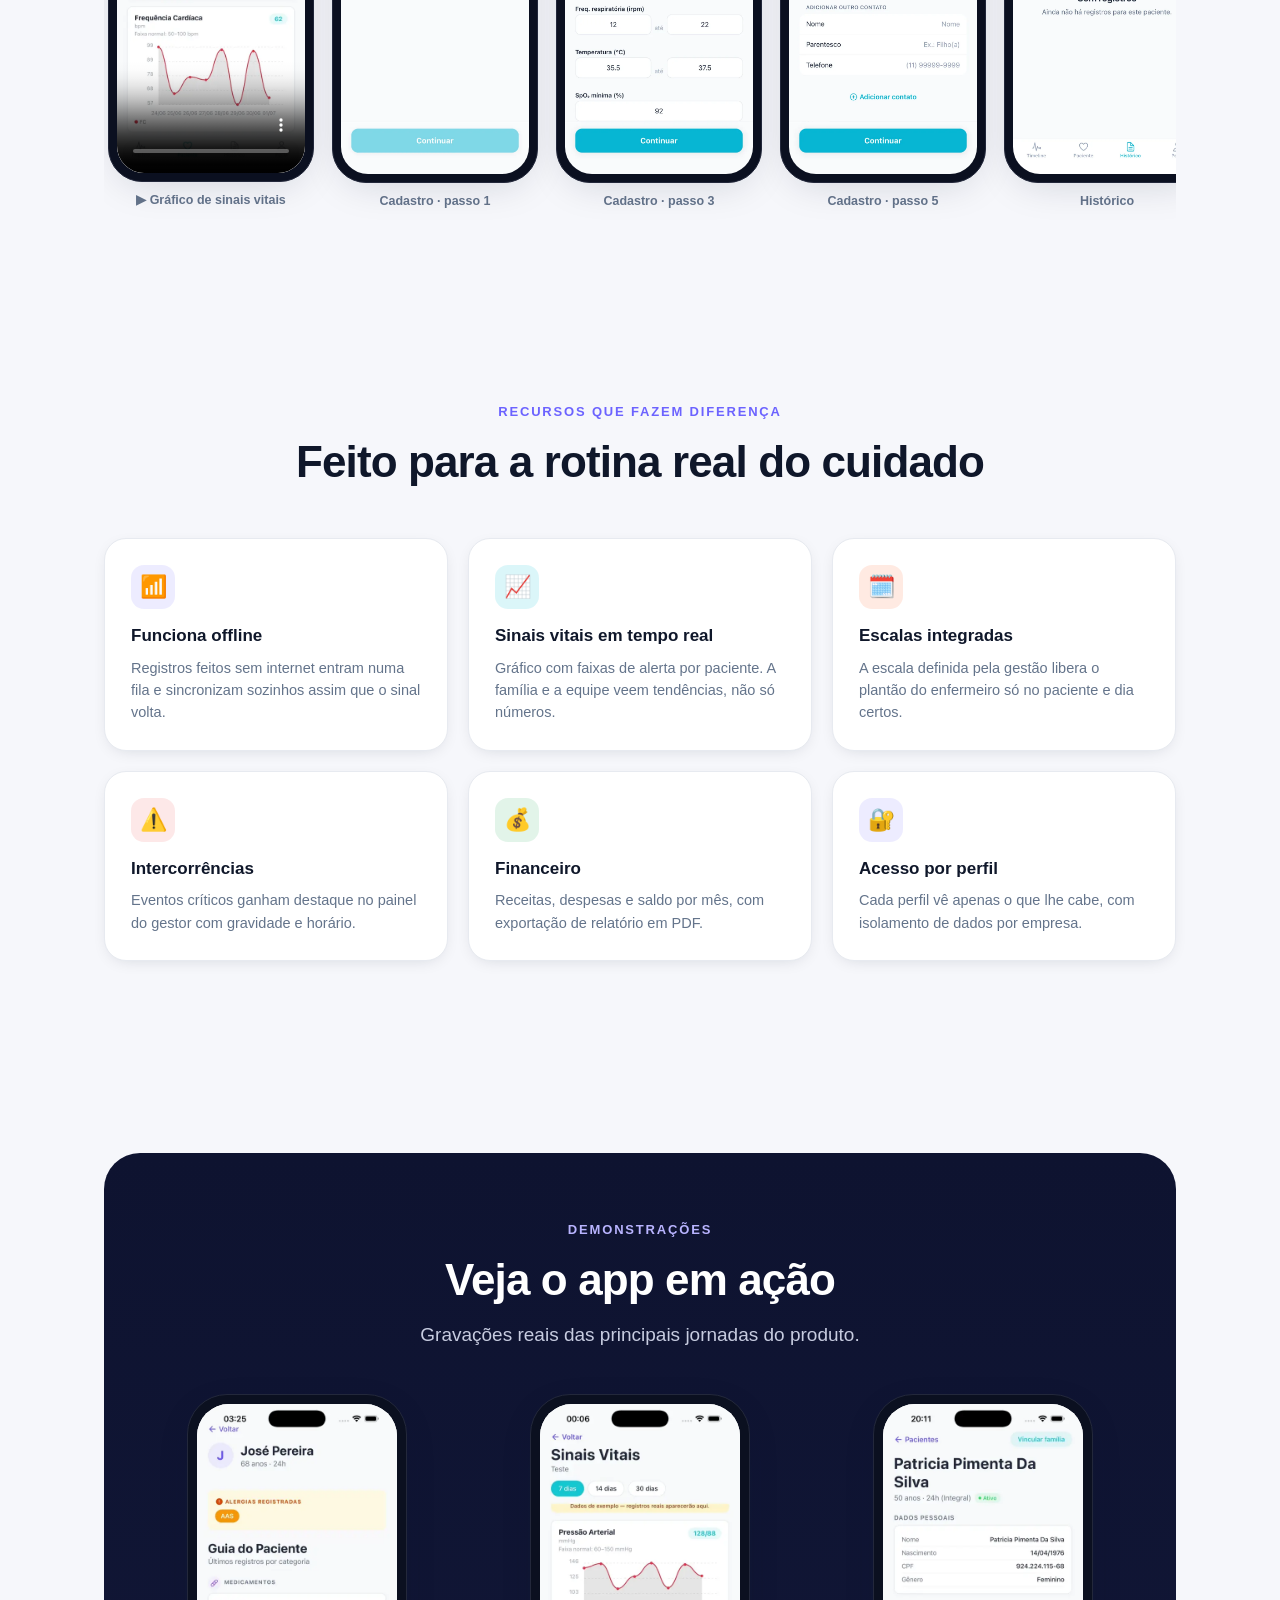
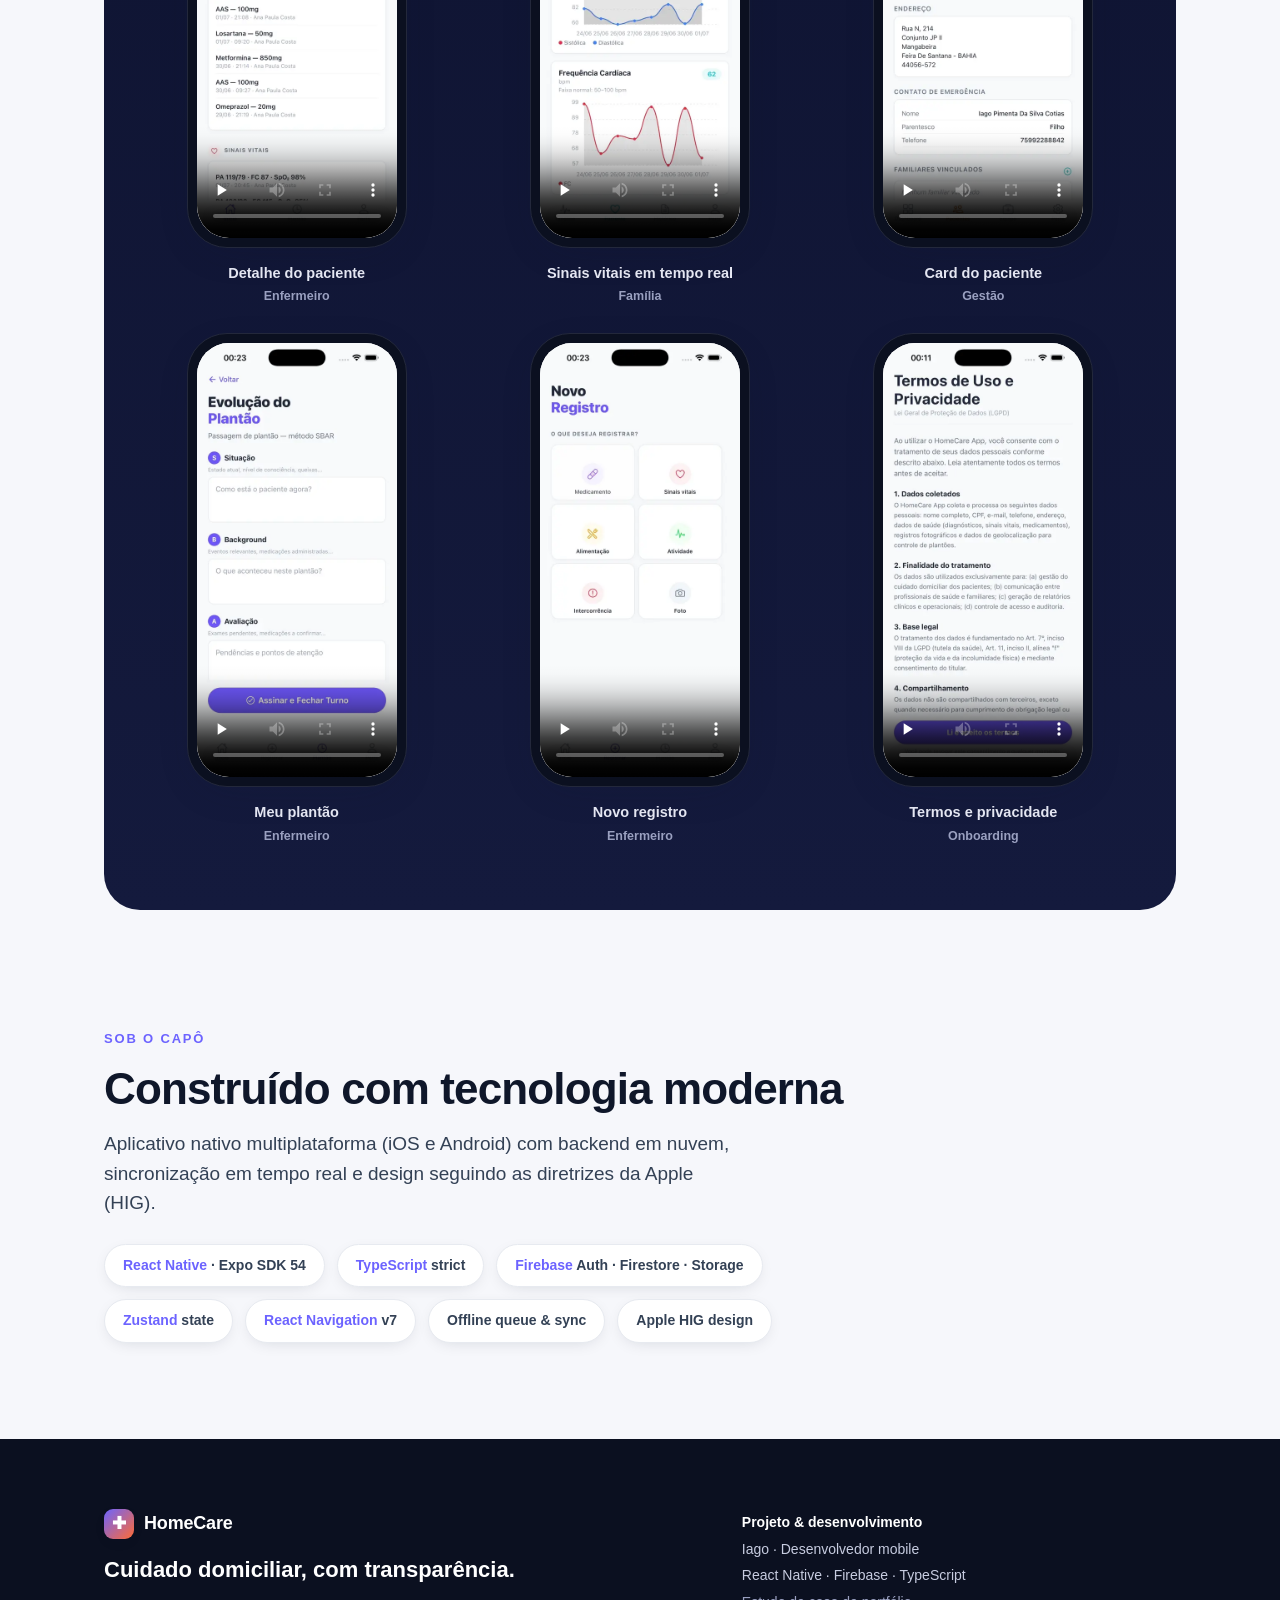
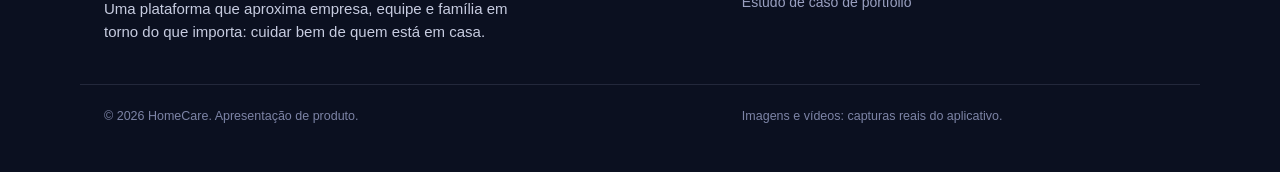
==== commit fcf9f9a1: "Corrige overflow horizontal no mobile e ajusta espaçamentos" ====
--- a/index.html
+++ b/index.html
@@ -21,6 +21,7 @@
   body{
     font-family:-apple-system,BlinkMacSystemFont,"Segoe UI",Roboto,Helvetica,Arial,sans-serif;
     color:var(--ink);background:var(--bg);line-height:1.55;-webkit-font-smoothing:antialiased;
+    overflow-x:clip;
   }
   a{color:inherit;text-decoration:none}
   .wrap{max-width:1120px;margin:0 auto;padding:0 24px}
@@ -138,6 +139,19 @@
   footer .who b{color:#fff}
   .fnote{margin-top:40px;padding-top:22px;border-top:1px solid #23283b;font-size:12.5px;color:#7d84a6;display:flex;justify-content:space-between;flex-wrap:wrap;gap:10px}
 
+  /* MOBILE */
+  @media(max-width:560px){
+    section{padding:64px 0}
+    .persona{padding:52px 0}
+    .hero{padding:52px 0 28px}
+    .hero-stage{gap:12px}
+    .phone{width:clamp(148px,45vw,236px)}
+    .phone.sm{width:clamp(126px,38vw,206px)}
+    .videos{padding:44px 20px;border-radius:26px}
+    .kpis{gap:20px}
+    .cta .btn{flex:1;justify-content:center}
+  }
+
   /* reveal */
   .reveal{opacity:0;transform:translateY(22px);transition:opacity .6s ease,transform .6s ease}
   .reveal.visible{opacity:1;transform:none}
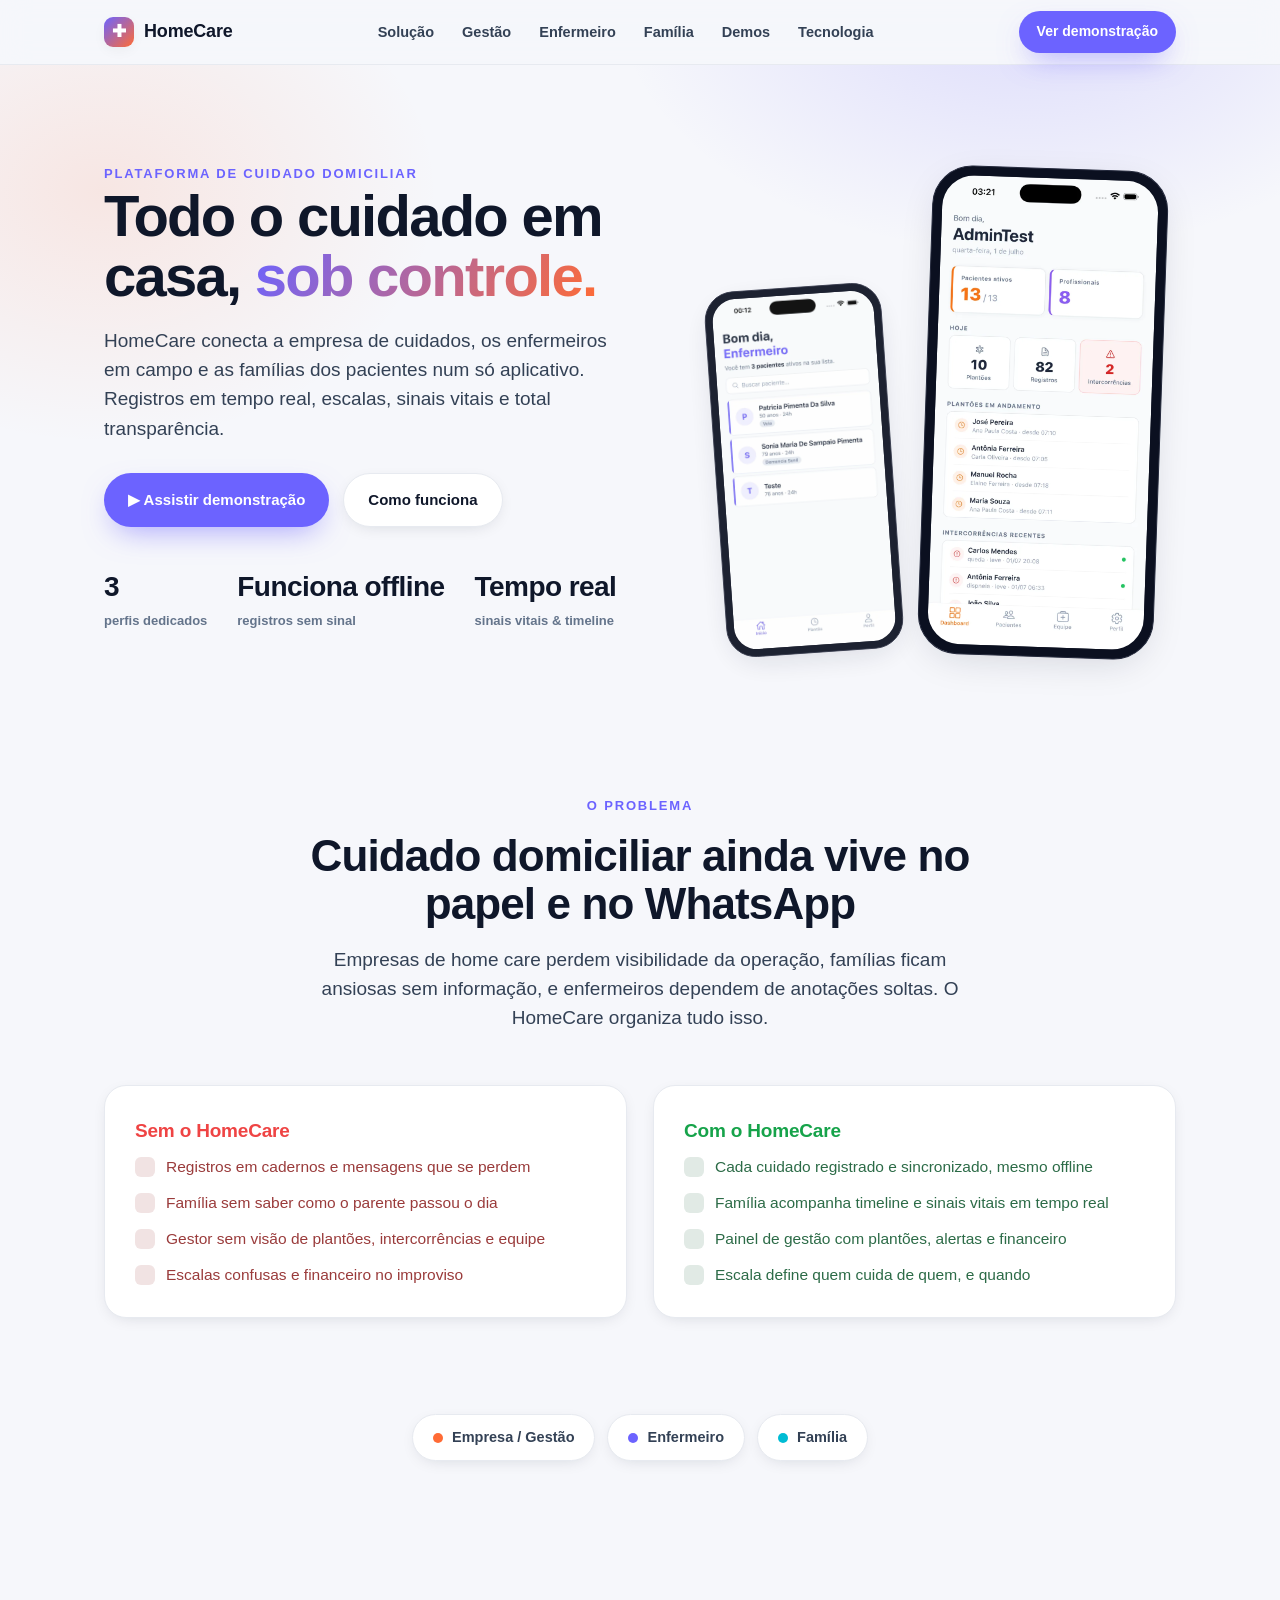
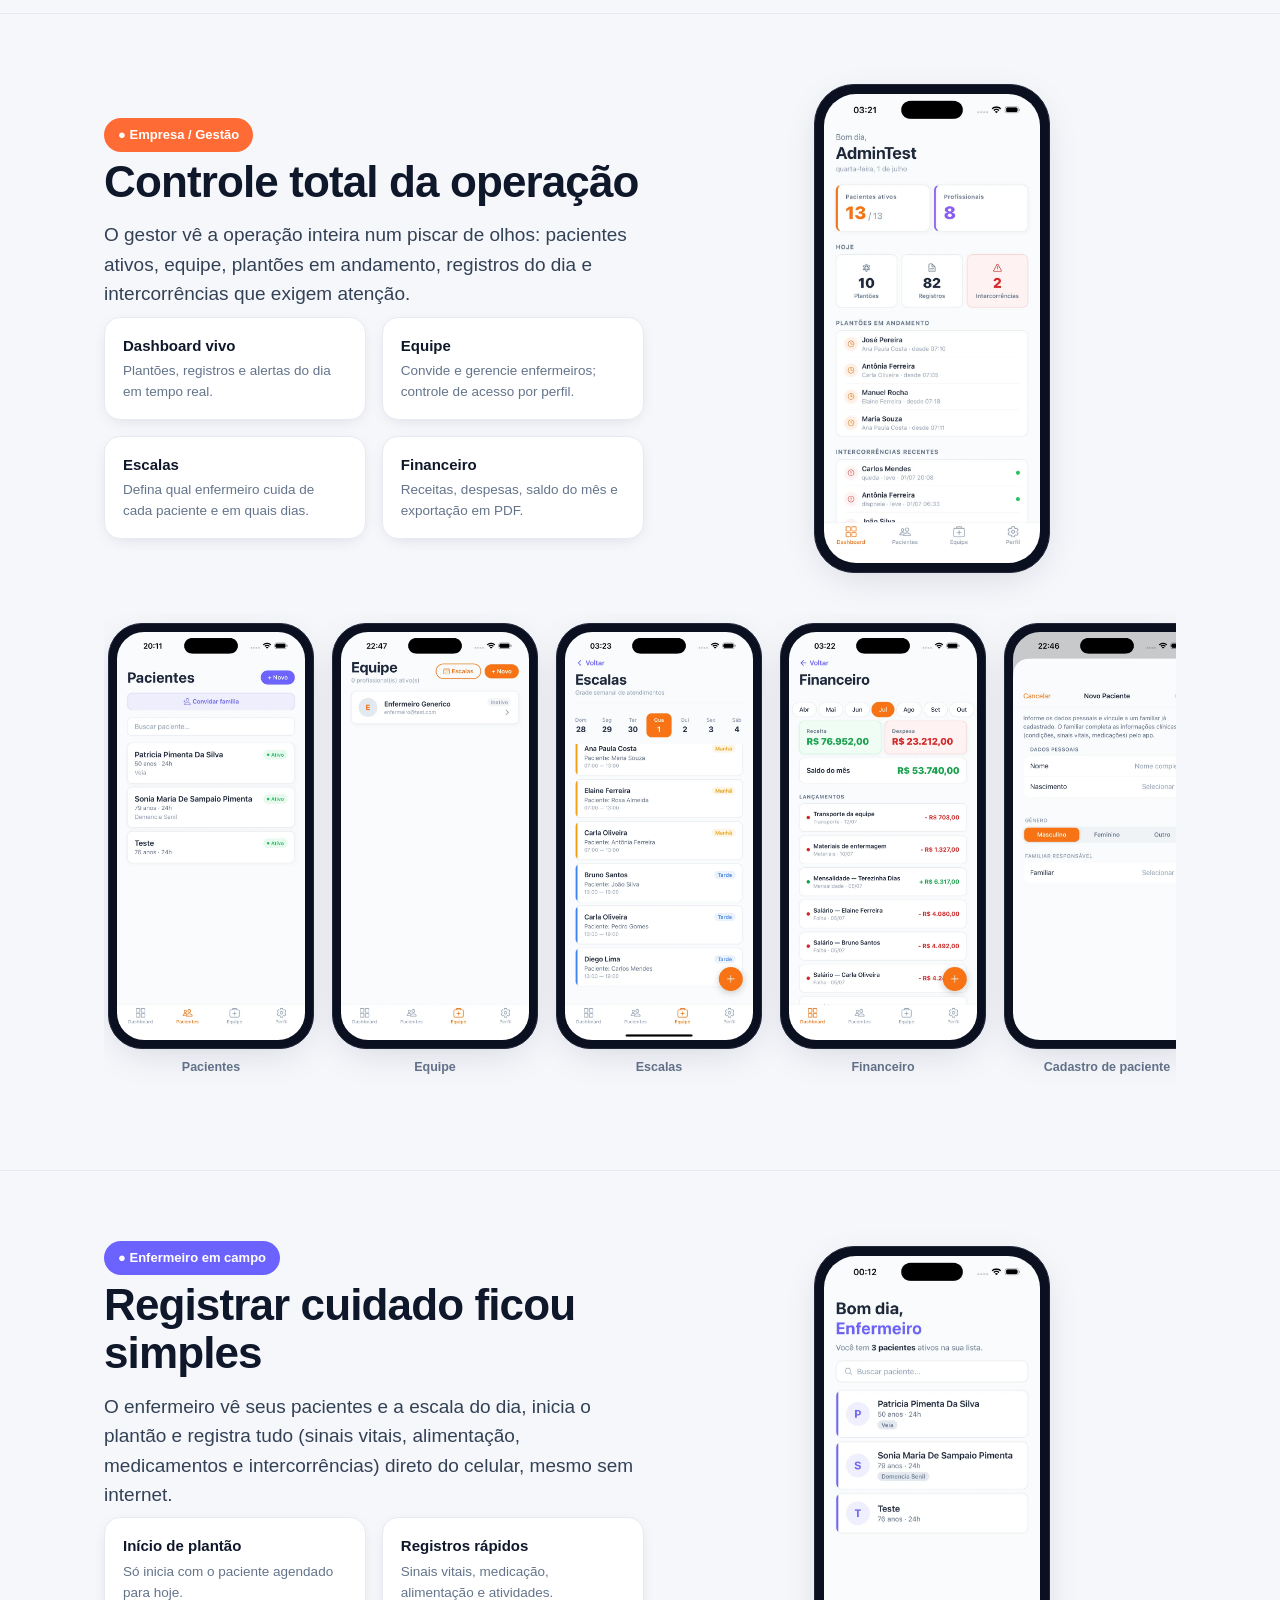
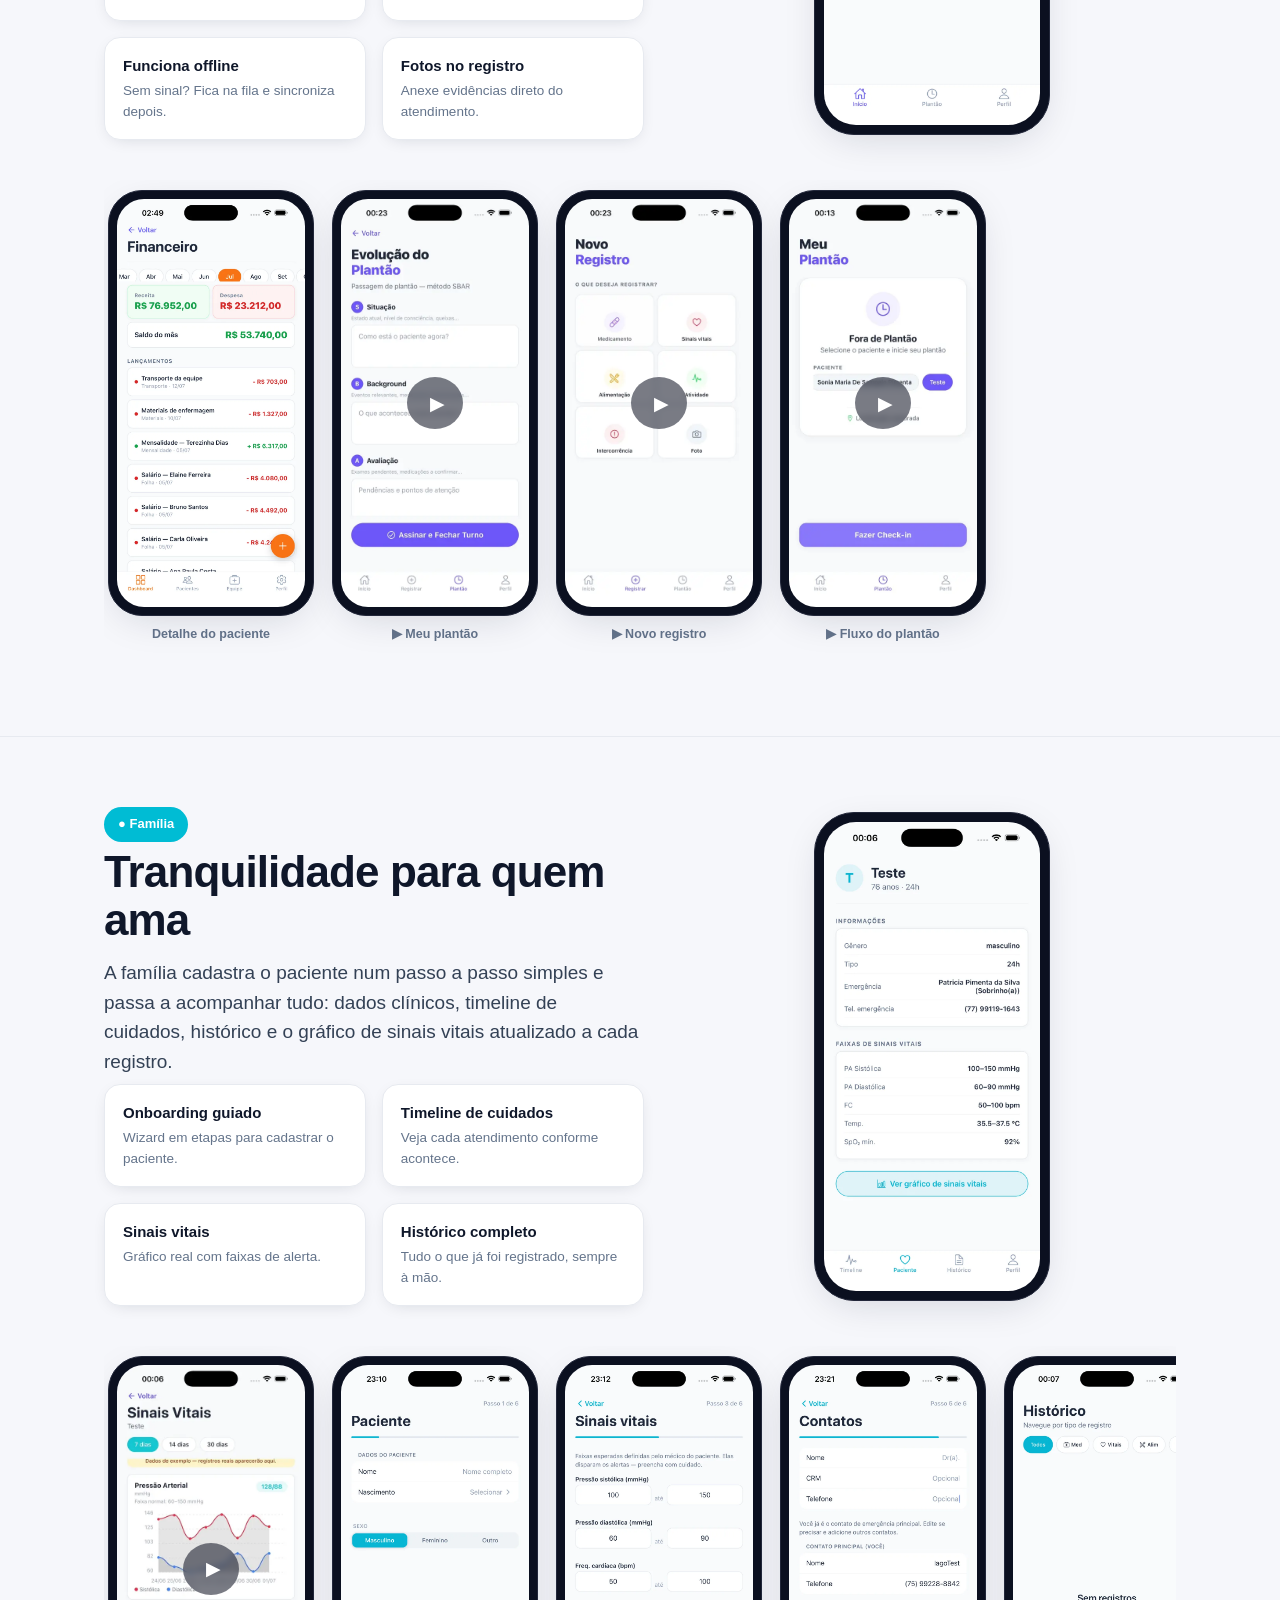
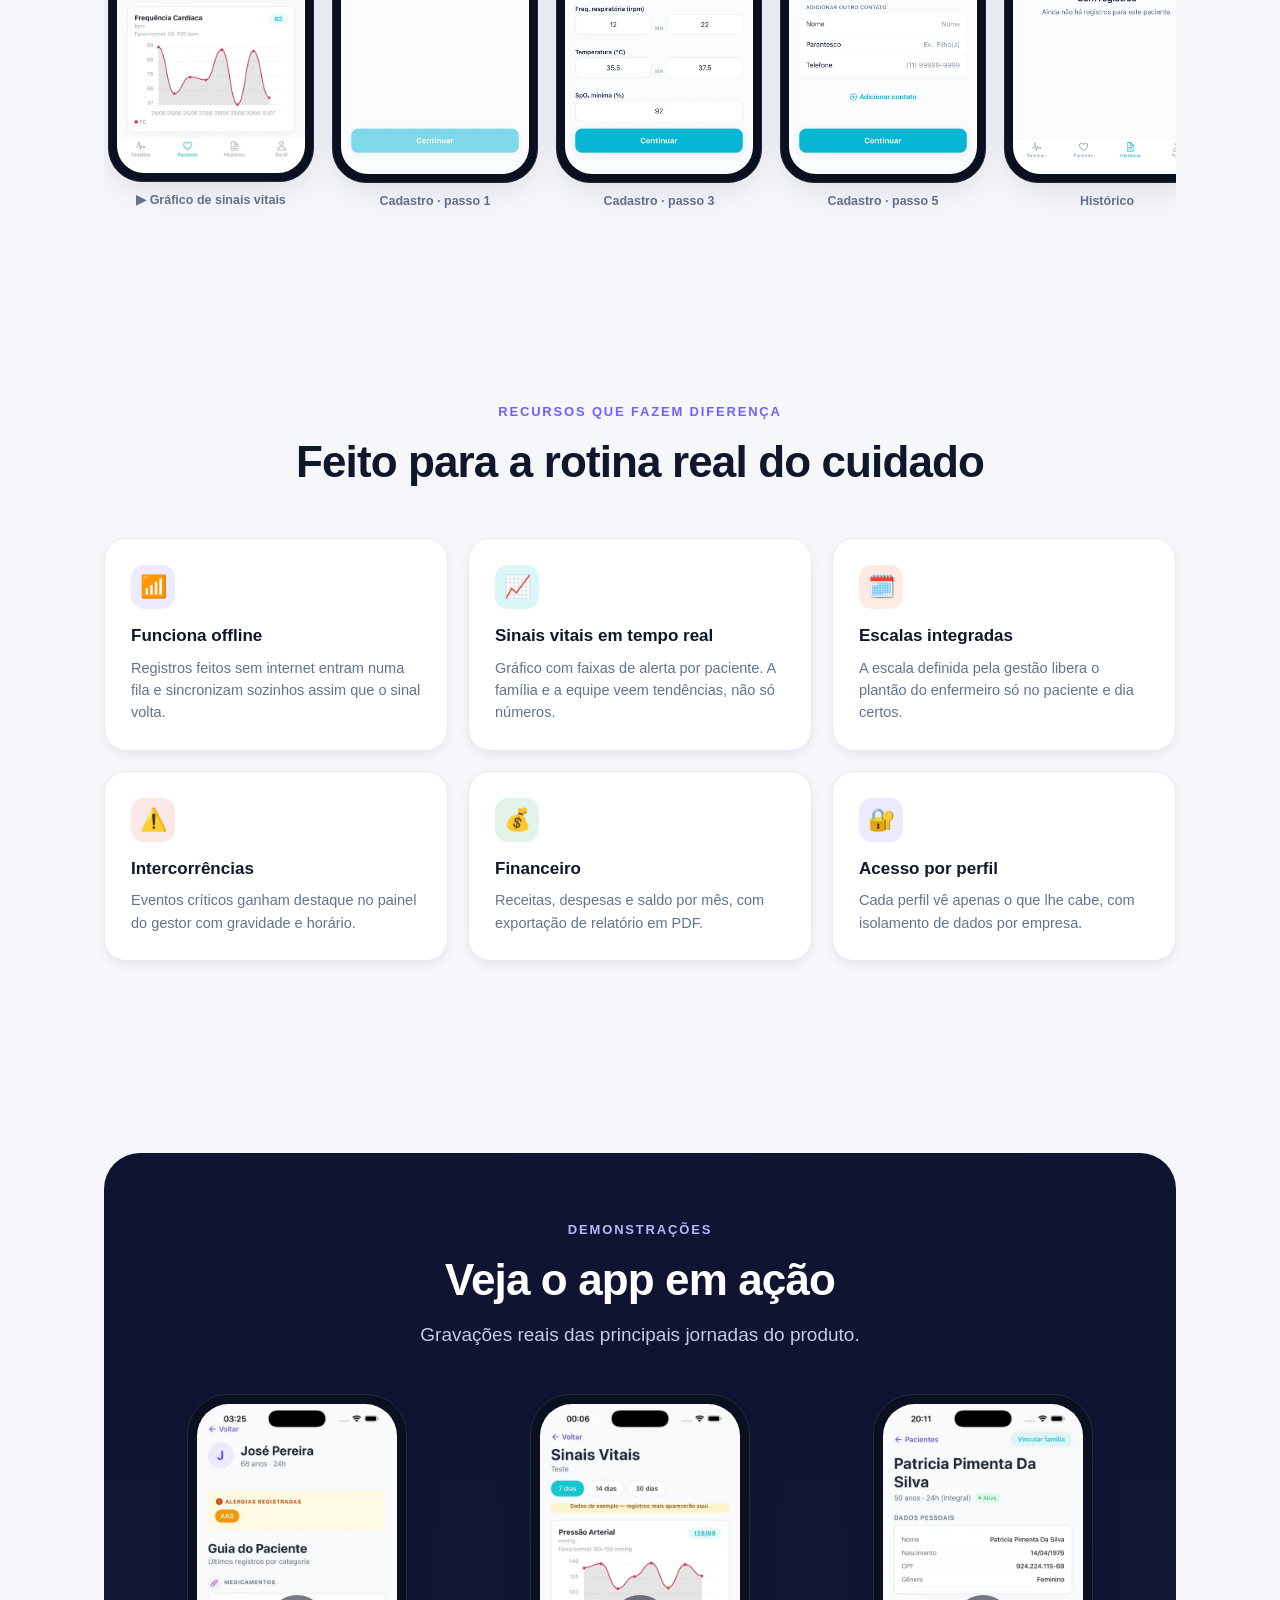
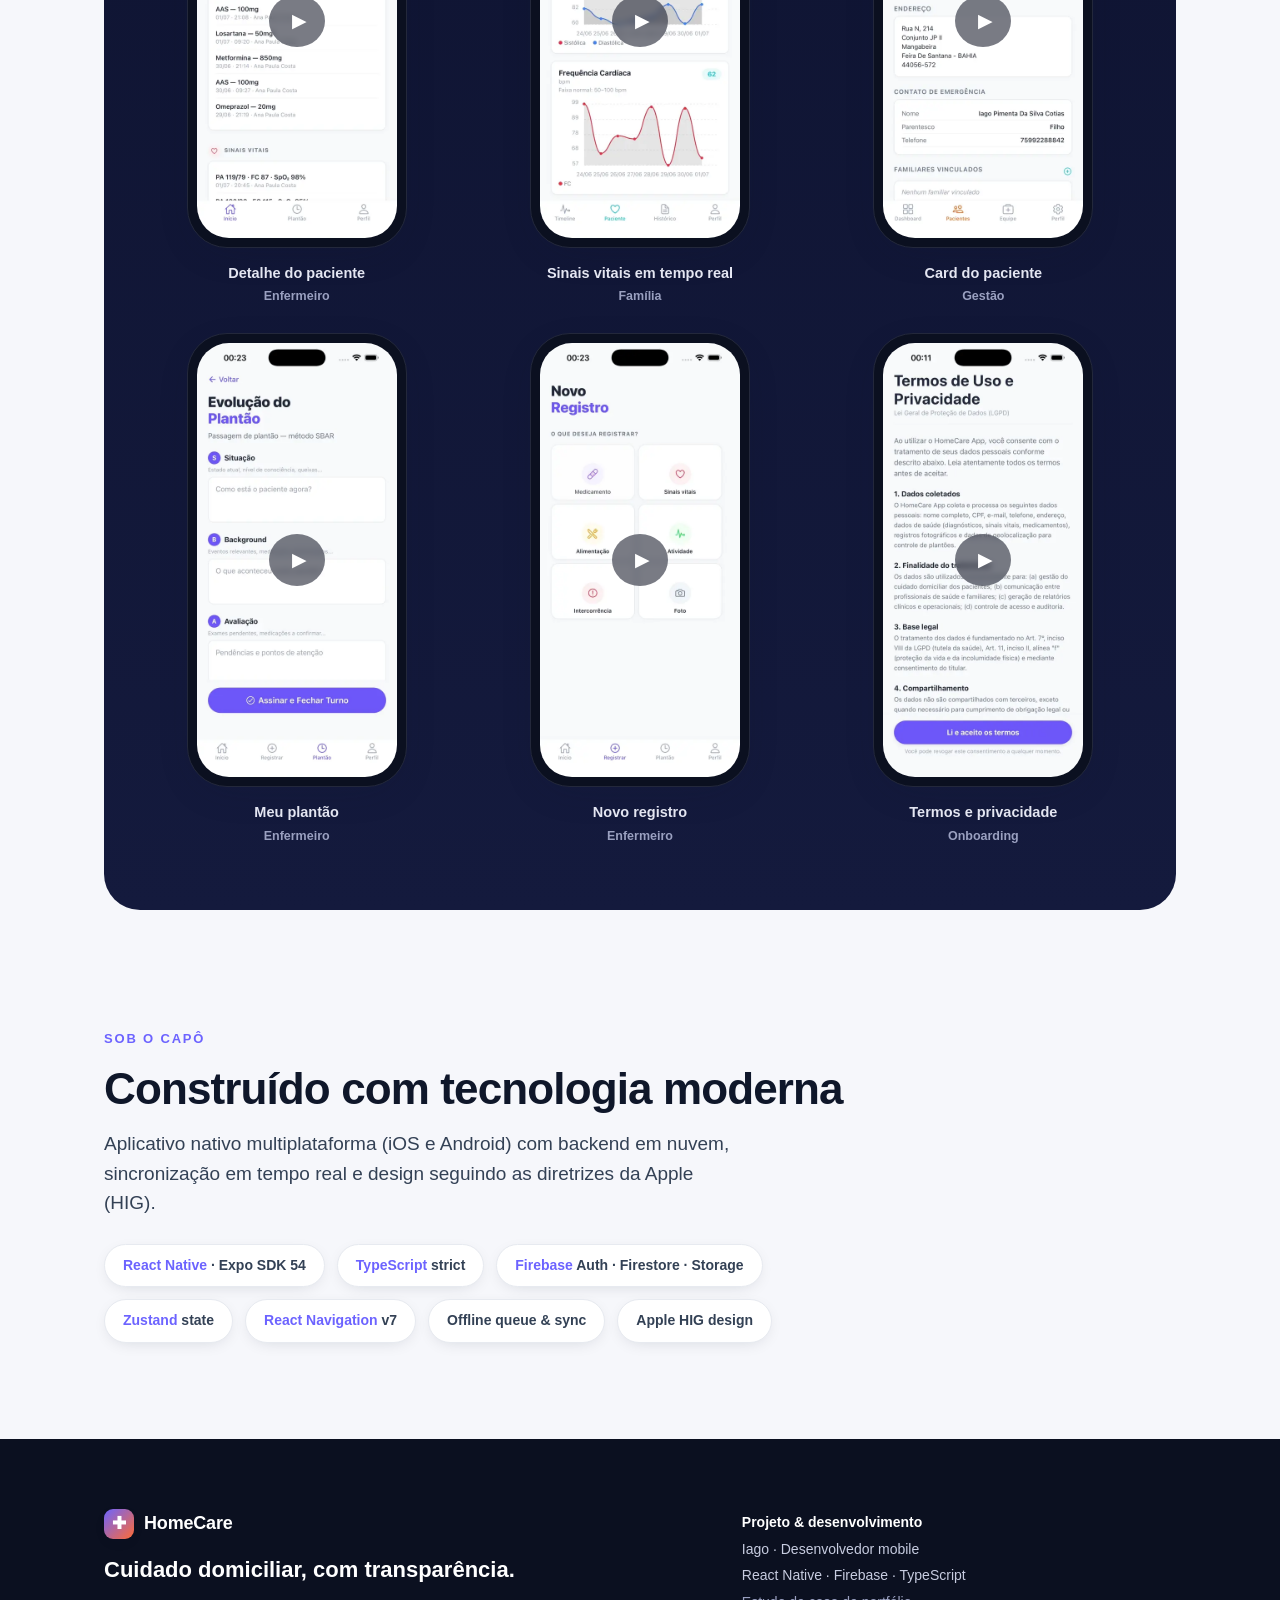
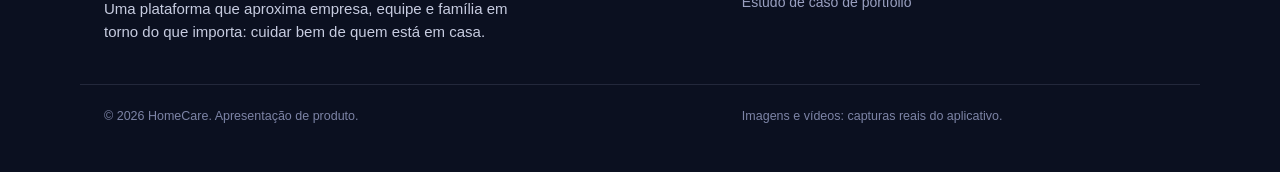
==== commit 6e77be8c: "Remove cinza dos posters de vídeo e trava a altura para não pular no carregamento" ====
--- a/index.html
+++ b/index.html
@@ -67,6 +67,10 @@
   .phone.sm{width:206px;border-radius:34px;padding:8px}
   .phone media,.phone img,.phone video{width:100%;display:block;border-radius:32px;background:#fff}
   .phone.sm img,.phone.sm video{border-radius:27px}
+  .phone video{aspect-ratio:480/1042;object-fit:cover;cursor:pointer}
+  .phone:has(video){position:relative}
+  .phone:has(video)::after{content:"▶";position:absolute;left:50%;top:50%;transform:translate(-50%,-50%);width:52px;height:52px;display:flex;align-items:center;justify-content:center;padding-left:4px;font-size:19px;color:#fff;background:rgba(11,16,32,.55);border-radius:50%;pointer-events:none;transition:opacity .25s ease;backdrop-filter:blur(3px)}
+  .phone.playing::after{opacity:0}
 
   /* PROBLEM/SOLUTION */
   .split{display:grid;grid-template-columns:1fr 1fr;gap:26px}
@@ -297,9 +301,9 @@
     </div>
     <div class="shots reveal" style="margin-top:40px">
       <figure><div class="phone sm"><img src="media/img/Enfermeiro_detalhePaciente.webp" alt="Detalhe do paciente"></div><figcaption class="cap">Detalhe do paciente</figcaption></figure>
-      <figure><div class="phone sm"><video src="media/video/Enfermeiro_meuPlantao.mp4" poster="media/video/Enfermeiro_meuPlantao.webp" controls playsinline preload="none" muted></video></div><figcaption class="cap">▶ Meu plantão</figcaption></figure>
-      <figure><div class="phone sm"><video src="media/video/Enfermeiro_novoRegistro.mp4" poster="media/video/Enfermeiro_novoRegistro.webp" controls playsinline preload="none" muted></video></div><figcaption class="cap">▶ Novo registro</figcaption></figure>
-      <figure><div class="phone sm"><video src="media/video/Enfermeiro_plantao.mp4" poster="media/video/Enfermeiro_plantao.webp" controls playsinline preload="none" muted></video></div><figcaption class="cap">▶ Fluxo do plantão</figcaption></figure>
+      <figure><div class="phone sm"><video src="media/video/Enfermeiro_meuPlantao.mp4" poster="media/video/Enfermeiro_meuPlantao.webp" playsinline preload="none" muted></video></div><figcaption class="cap">▶ Meu plantão</figcaption></figure>
+      <figure><div class="phone sm"><video src="media/video/Enfermeiro_novoRegistro.mp4" poster="media/video/Enfermeiro_novoRegistro.webp" playsinline preload="none" muted></video></div><figcaption class="cap">▶ Novo registro</figcaption></figure>
+      <figure><div class="phone sm"><video src="media/video/Enfermeiro_plantao.mp4" poster="media/video/Enfermeiro_plantao.webp" playsinline preload="none" muted></video></div><figcaption class="cap">▶ Fluxo do plantão</figcaption></figure>
     </div>
   </div>
 </div>
@@ -324,7 +328,7 @@
       </div>
     </div>
     <div class="shots reveal" style="margin-top:40px">
-      <figure><div class="phone sm"><video src="media/video/Familiar_sinaisVitais.mp4" poster="media/video/Familiar_sinaisVitais.webp" controls playsinline preload="none" muted></video></div><figcaption class="cap">▶ Gráfico de sinais vitais</figcaption></figure>
+      <figure><div class="phone sm"><video src="media/video/Familiar_sinaisVitais.mp4" poster="media/video/Familiar_sinaisVitais.webp" playsinline preload="none" muted></video></div><figcaption class="cap">▶ Gráfico de sinais vitais</figcaption></figure>
       <figure><div class="phone sm"><img src="media/img/Familiar_passo1WizardPaciente.webp" alt="Wizard passo 1"></div><figcaption class="cap">Cadastro · passo 1</figcaption></figure>
       <figure><div class="phone sm"><img src="media/img/Familiar_passo3WizardPaciente.webp" alt="Wizard passo 3"></div><figcaption class="cap">Cadastro · passo 3</figcaption></figure>
       <figure><div class="phone sm"><img src="media/img/Familiar_passo5WizardPaciente.webp" alt="Wizard passo 5"></div><figcaption class="cap">Cadastro · passo 5</figcaption></figure>
@@ -362,12 +366,12 @@
         <p class="lead" style="margin:0 auto">Gravações reais das principais jornadas do produto.</p>
       </div>
       <div class="vgrid">
-        <div class="vitem"><div class="phone"><video src="media/video/Enfermeiro_detalhePaciente.mp4" poster="media/video/Enfermeiro_detalhePaciente.webp" controls playsinline preload="none"></video></div><p>Detalhe do paciente <br><small>Enfermeiro</small></p></div>
-        <div class="vitem"><div class="phone"><video src="media/video/Familiar_sinaisVitais.mp4" poster="media/video/Familiar_sinaisVitais.webp" controls playsinline preload="none"></video></div><p>Sinais vitais em tempo real <br><small>Família</small></p></div>
-        <div class="vitem"><div class="phone"><video src="media/video/Admin_videoDescricaoPacienteCard.mp4" poster="media/video/Admin_videoDescricaoPacienteCard.webp" controls playsinline preload="none"></video></div><p>Card do paciente <br><small>Gestão</small></p></div>
-        <div class="vitem"><div class="phone"><video src="media/video/Enfermeiro_meuPlantao.mp4" poster="media/video/Enfermeiro_meuPlantao.webp" controls playsinline preload="none"></video></div><p>Meu plantão <br><small>Enfermeiro</small></p></div>
-        <div class="vitem"><div class="phone"><video src="media/video/Enfermeiro_novoRegistro.mp4" poster="media/video/Enfermeiro_novoRegistro.webp" controls playsinline preload="none"></video></div><p>Novo registro <br><small>Enfermeiro</small></p></div>
-        <div class="vitem"><div class="phone"><video src="media/video/root_termosDeUso.mp4" poster="media/video/root_termosDeUso.webp" controls playsinline preload="none"></video></div><p>Termos e privacidade <br><small>Onboarding</small></p></div>
+        <div class="vitem"><div class="phone"><video src="media/video/Enfermeiro_detalhePaciente.mp4" poster="media/video/Enfermeiro_detalhePaciente.webp" playsinline preload="none"></video></div><p>Detalhe do paciente <br><small>Enfermeiro</small></p></div>
+        <div class="vitem"><div class="phone"><video src="media/video/Familiar_sinaisVitais.mp4" poster="media/video/Familiar_sinaisVitais.webp" playsinline preload="none"></video></div><p>Sinais vitais em tempo real <br><small>Família</small></p></div>
+        <div class="vitem"><div class="phone"><video src="media/video/Admin_videoDescricaoPacienteCard.mp4" poster="media/video/Admin_videoDescricaoPacienteCard.webp" playsinline preload="none"></video></div><p>Card do paciente <br><small>Gestão</small></p></div>
+        <div class="vitem"><div class="phone"><video src="media/video/Enfermeiro_meuPlantao.mp4" poster="media/video/Enfermeiro_meuPlantao.webp" playsinline preload="none"></video></div><p>Meu plantão <br><small>Enfermeiro</small></p></div>
+        <div class="vitem"><div class="phone"><video src="media/video/Enfermeiro_novoRegistro.mp4" poster="media/video/Enfermeiro_novoRegistro.webp" playsinline preload="none"></video></div><p>Novo registro <br><small>Enfermeiro</small></p></div>
+        <div class="vitem"><div class="phone"><video src="media/video/root_termosDeUso.mp4" poster="media/video/root_termosDeUso.webp" playsinline preload="none"></video></div><p>Termos e privacidade <br><small>Onboarding</small></p></div>
       </div>
     </div>
   </div>
@@ -433,6 +437,16 @@
   // Pause other videos when one plays
   const vids=document.querySelectorAll('video');
   vids.forEach(v=>v.addEventListener('play',()=>vids.forEach(o=>{if(o!==v)o.pause()})));
+
+  // Poster limpo: controles só aparecem depois que o vídeo começa
+  vids.forEach(v=>{
+    const ph=v.closest('.phone');
+    v.addEventListener('click',()=>{
+      if(v.paused){v.controls=true;v.play()}
+    });
+    v.addEventListener('play',()=>ph&&ph.classList.add('playing'));
+    v.addEventListener('ended',()=>{v.controls=false;v.load();ph&&ph.classList.remove('playing')});
+  });
 </script>
 </body>
 </html>
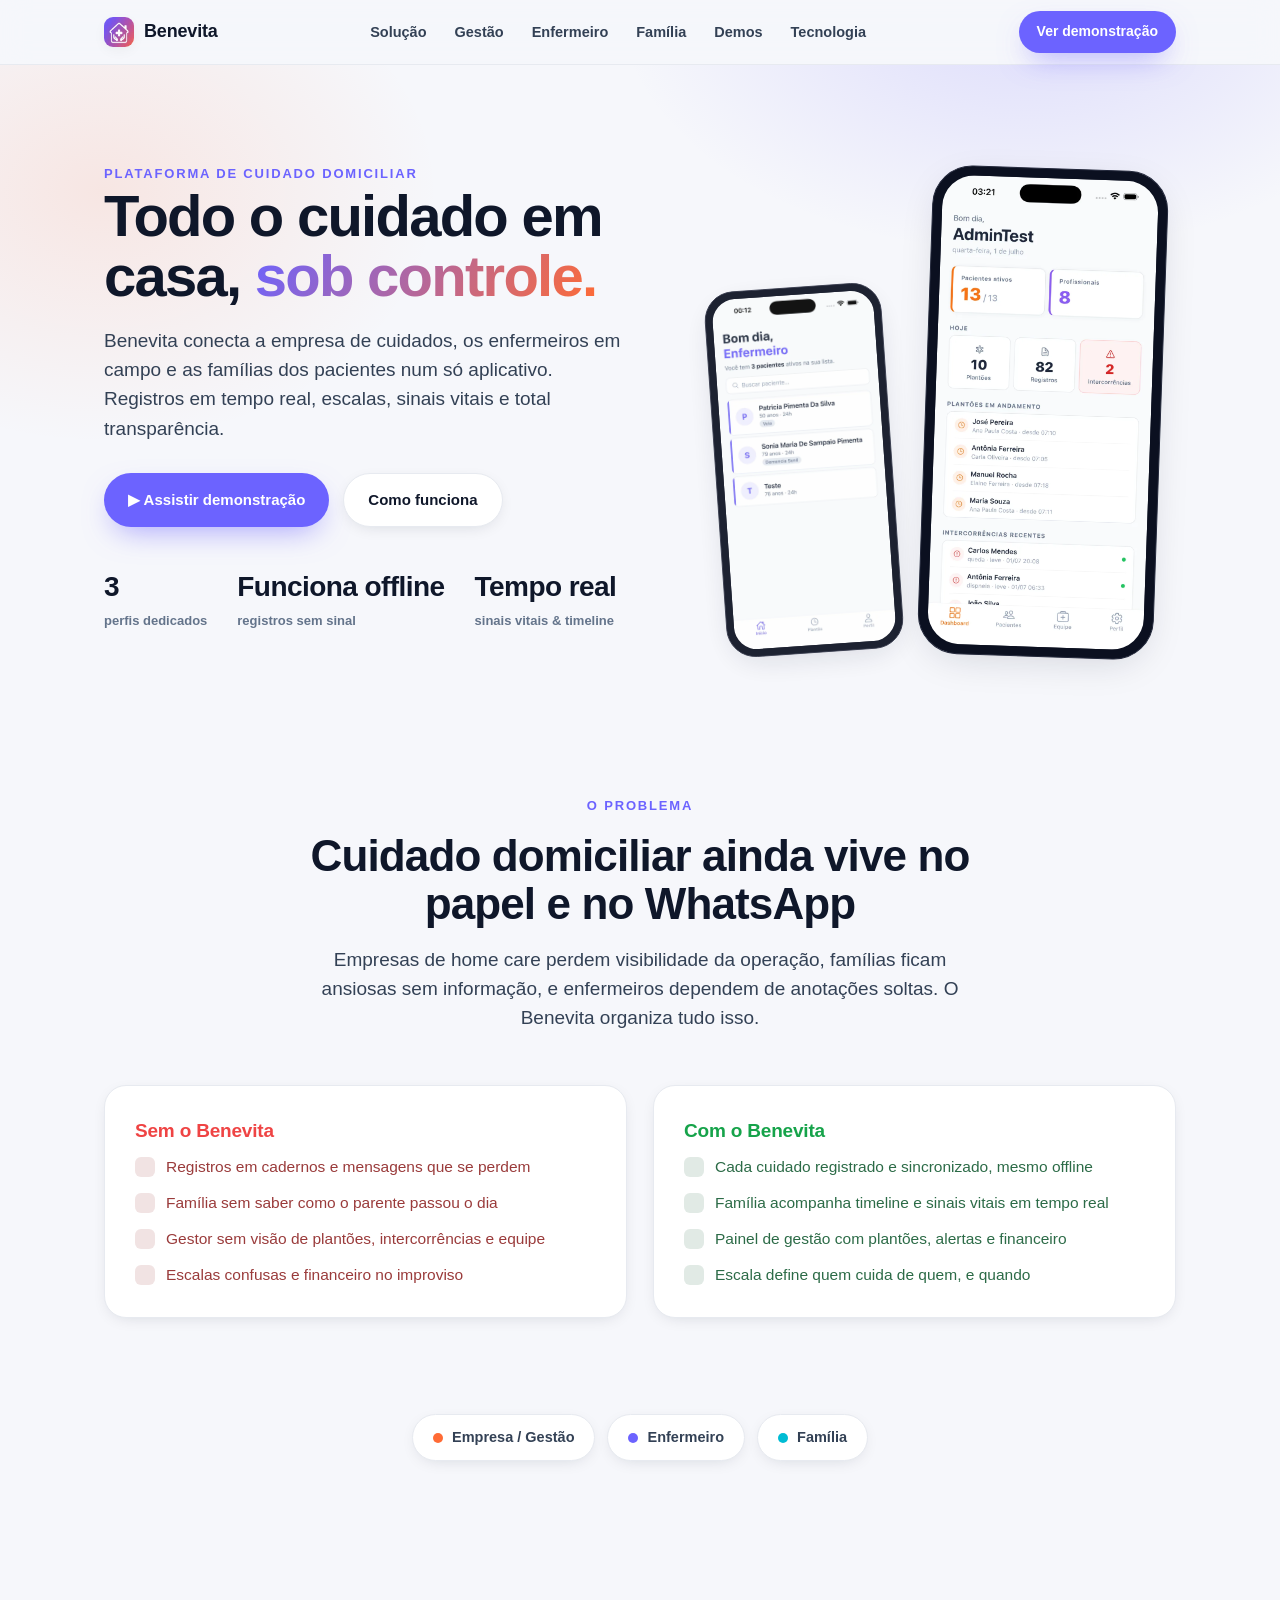
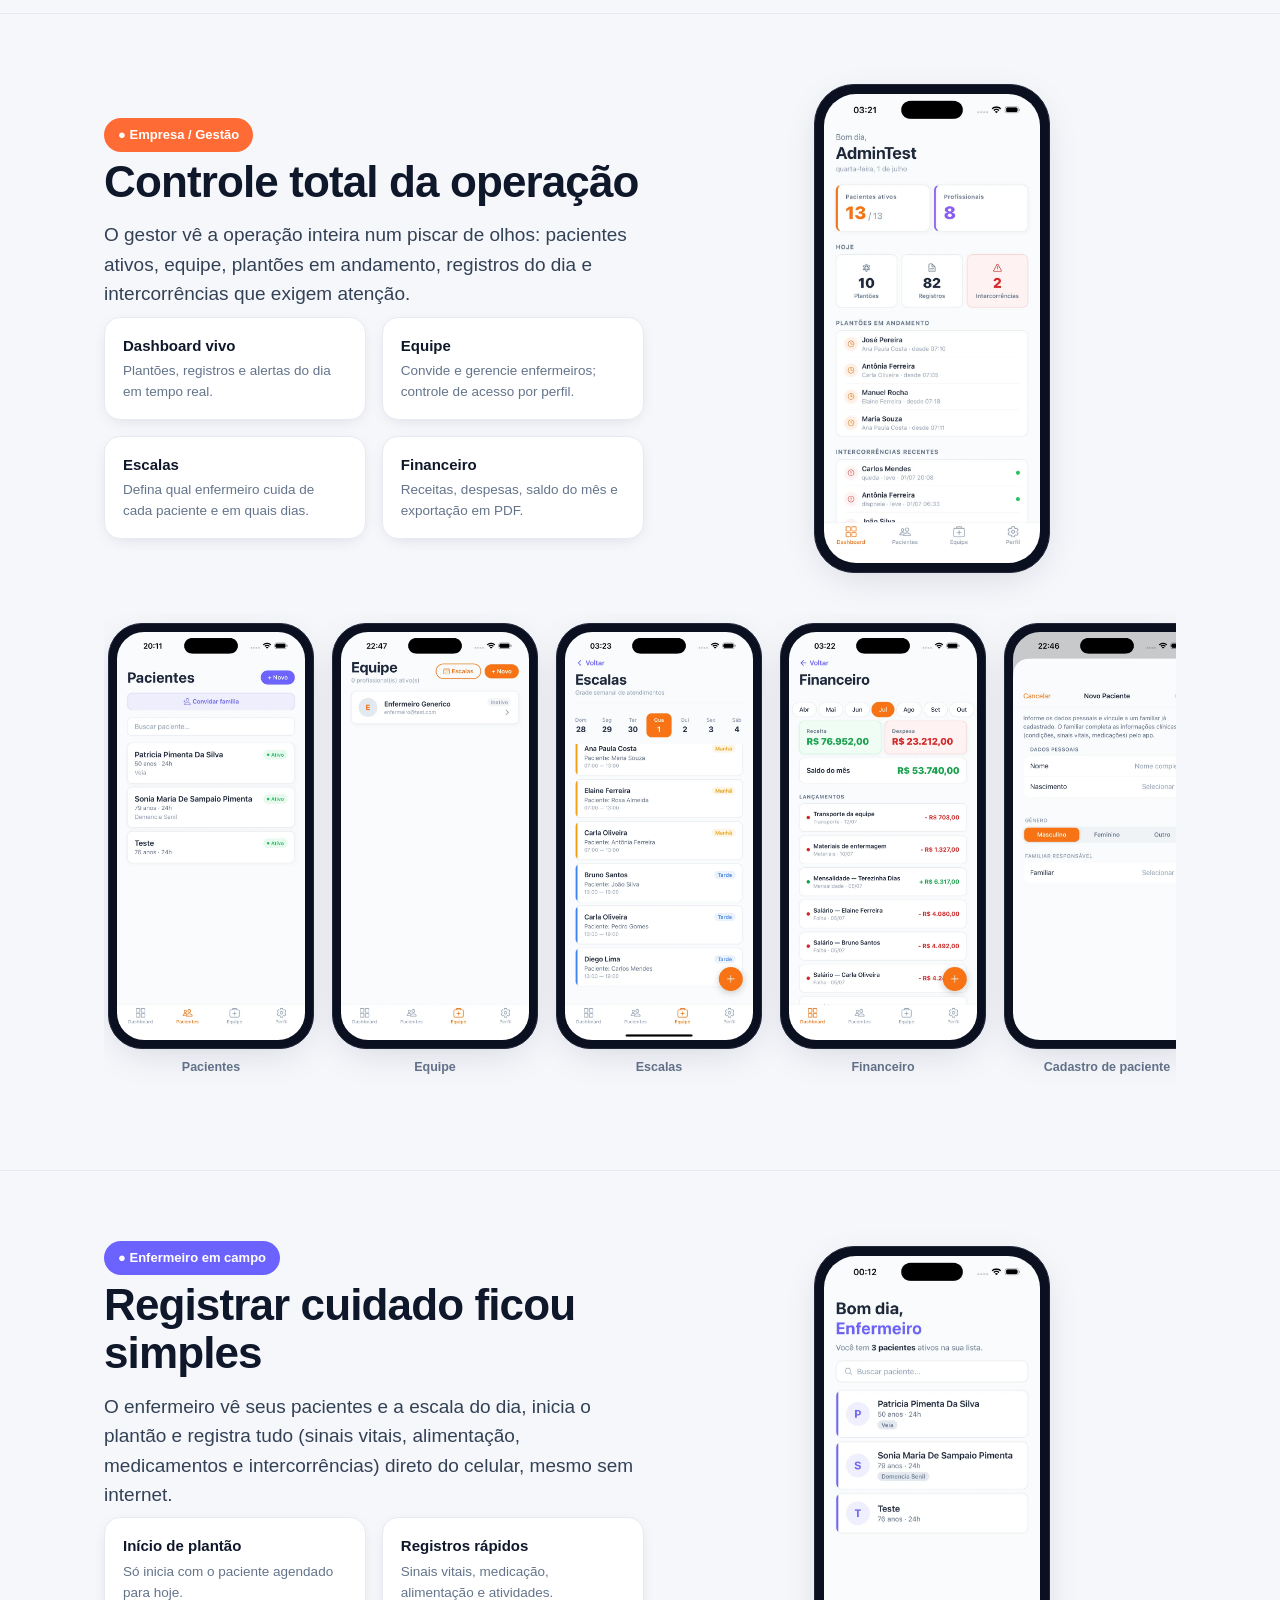
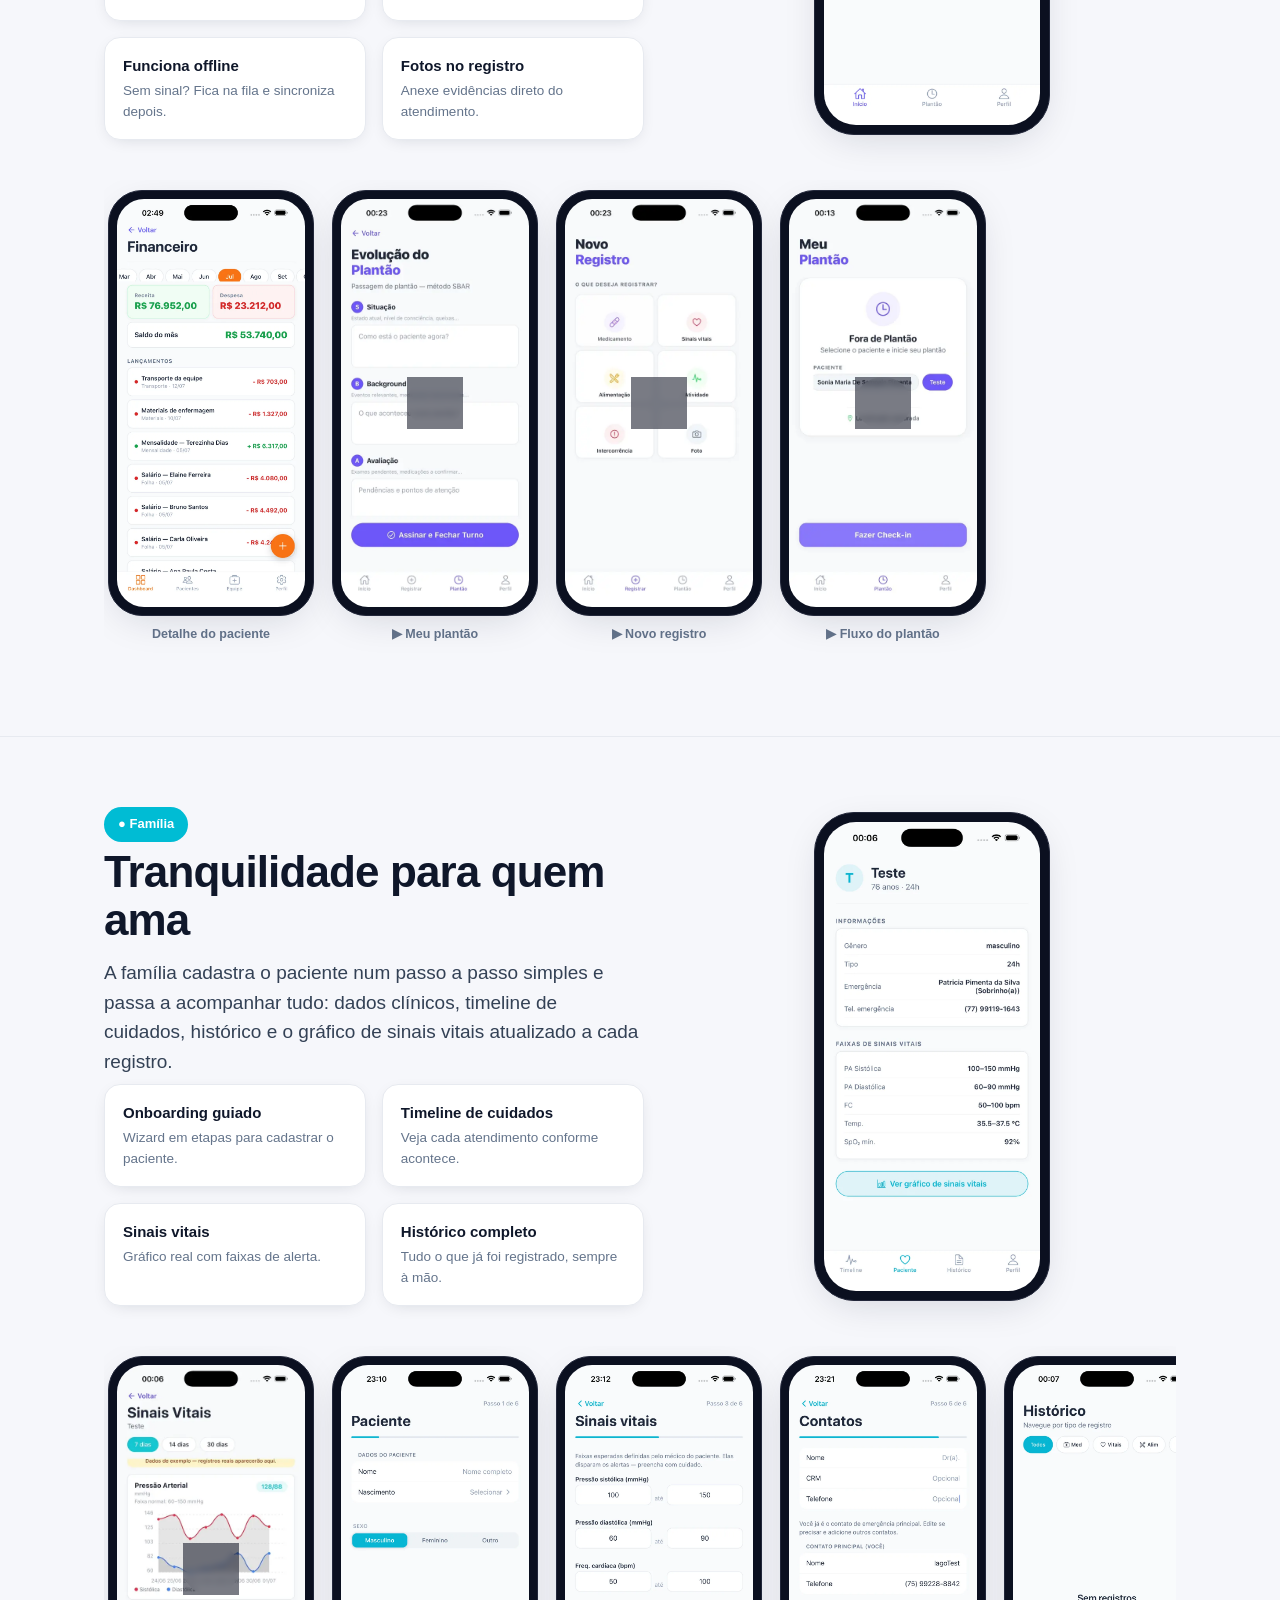
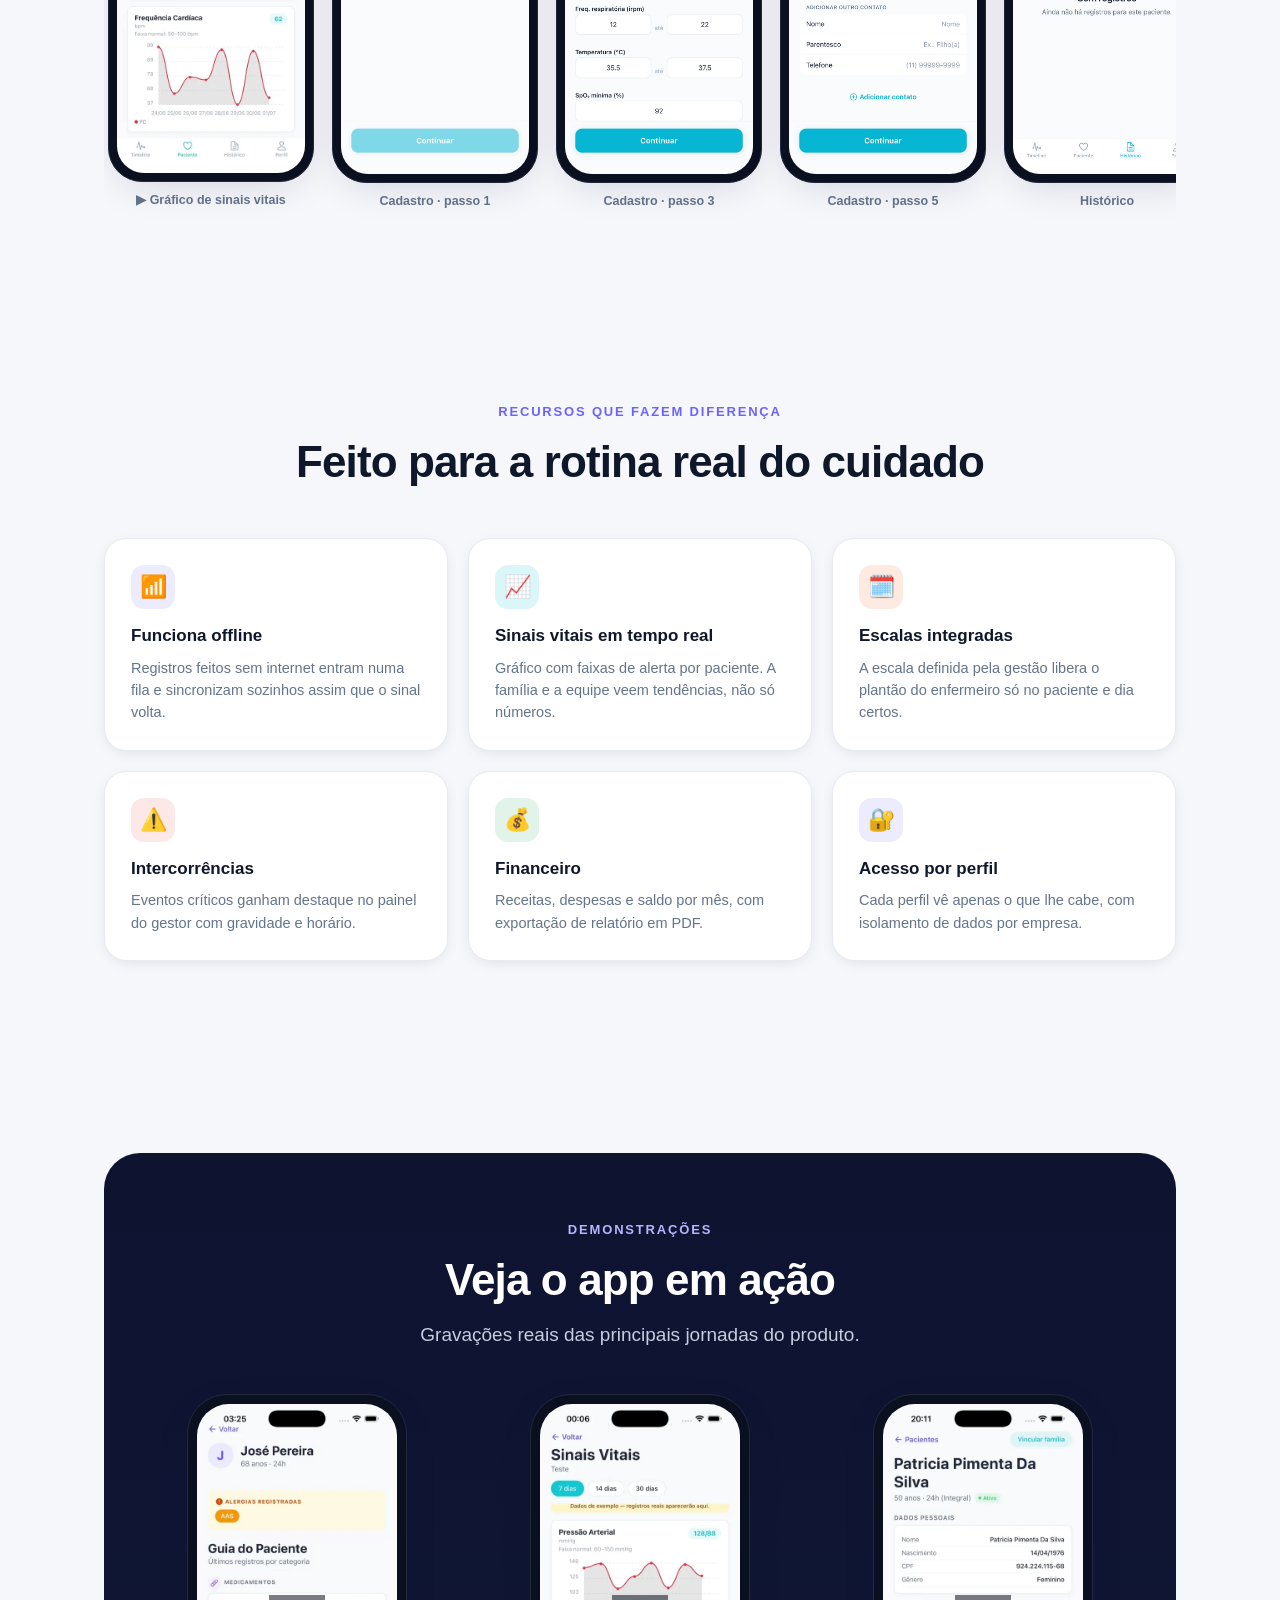
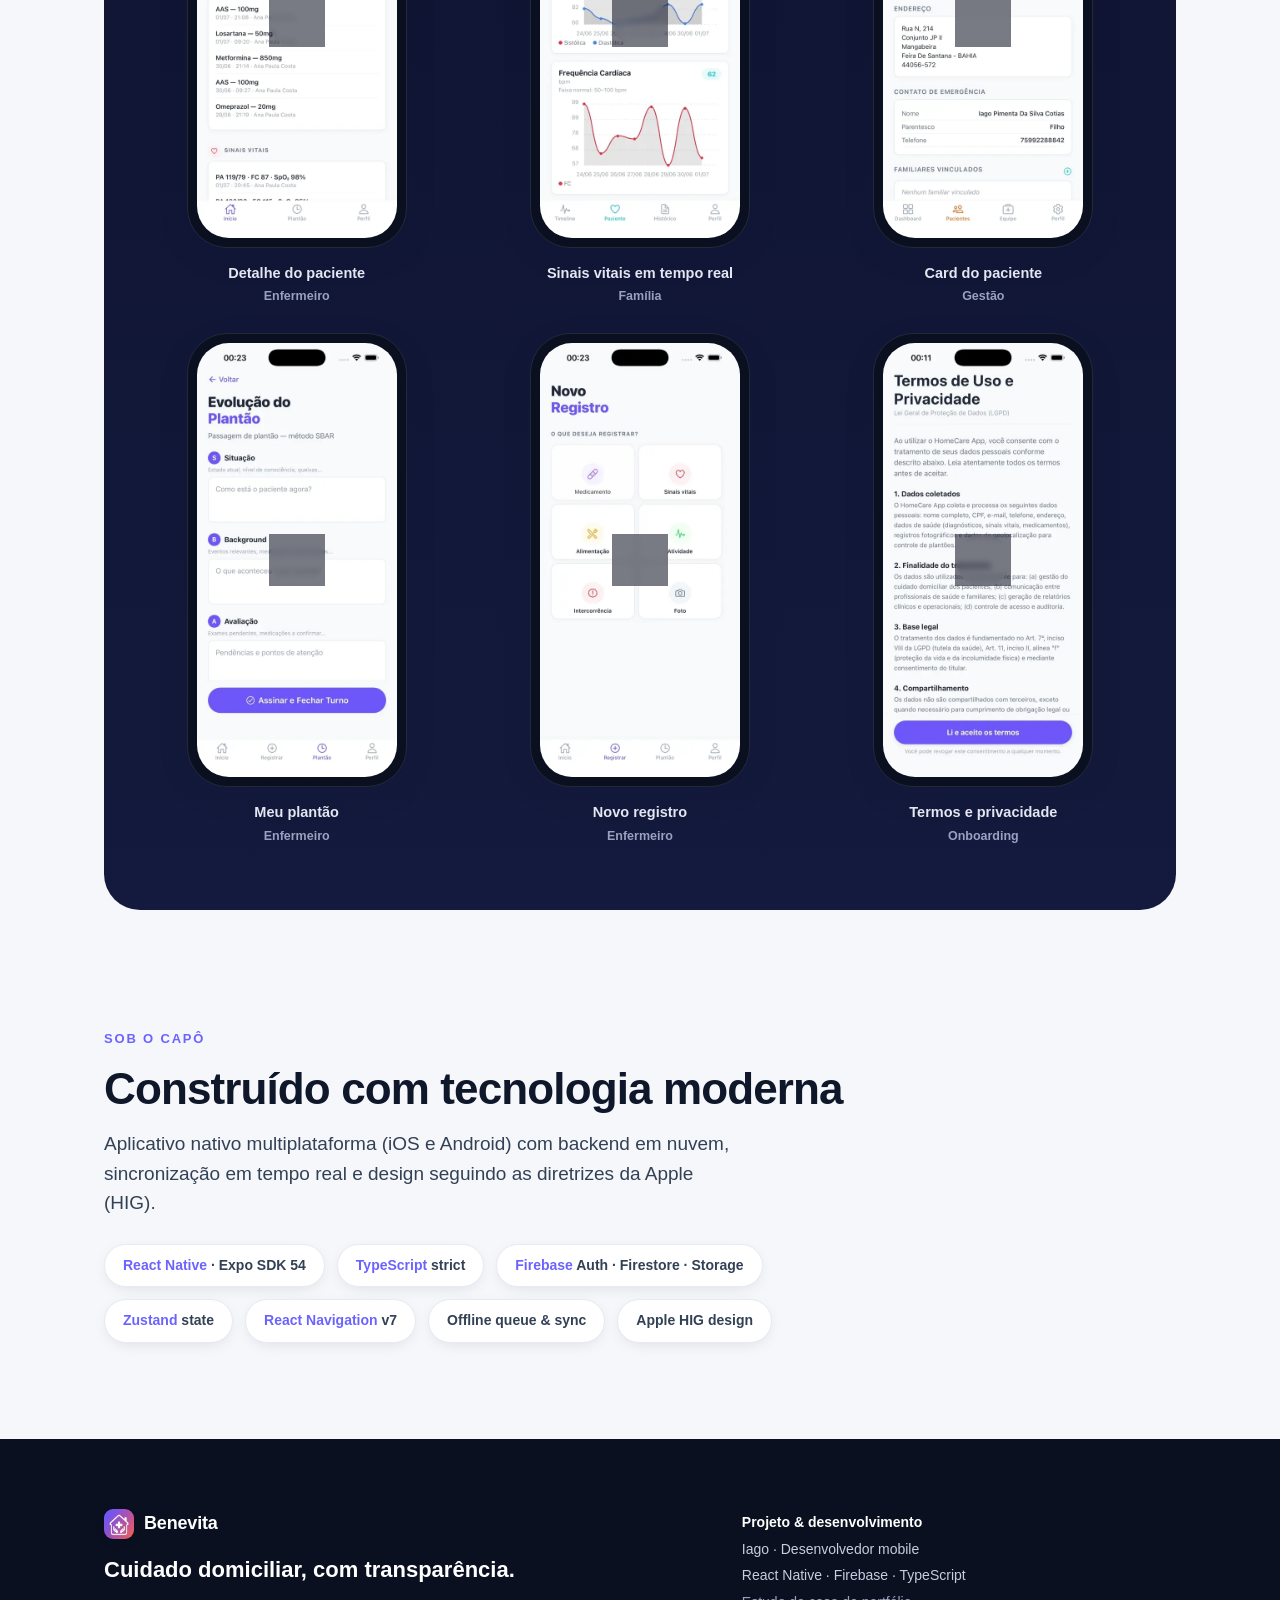
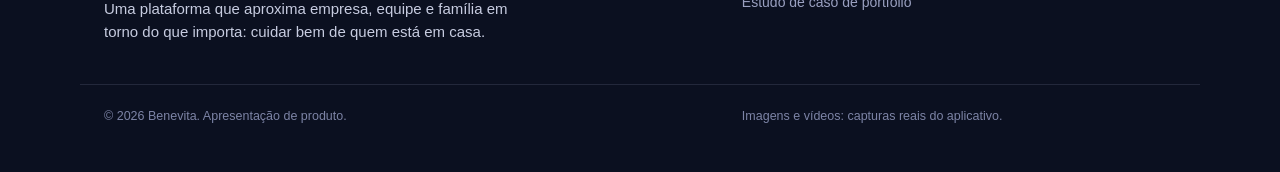
==== commit 50a545e6: "Renomeia HomeCare para Benevita e adiciona a logo nova" ====
--- a/index.html
+++ b/index.html
@@ -3,8 +3,9 @@
 <head>
 <meta charset="UTF-8" />
 <meta name="viewport" content="width=device-width, initial-scale=1.0" />
-<title>HomeCare: Plataforma de Gestão de Cuidado Domiciliar</title>
-<meta name="description" content="HomeCare: plataforma que conecta a empresa de cuidados, os enfermeiros em campo e as famílias dos pacientes. Estudo de caso e apresentação do produto." />
+<title>Benevita: Plataforma de Gestão de Cuidado Domiciliar</title>
+<meta name="description" content="Benevita: plataforma que conecta a empresa de cuidados, os enfermeiros em campo e as famílias dos pacientes. Estudo de caso e apresentação do produto." />
+<link rel="icon" type="image/png" href="media/img/favicon.png" />
 <style>
   :root{
     --purple:#6C63FF; --purple-d:#5148e0;
@@ -71,6 +72,12 @@
   .phone:has(video){position:relative}
   .phone:has(video)::after{content:"▶";position:absolute;left:50%;top:50%;transform:translate(-50%,-50%);width:52px;height:52px;display:flex;align-items:center;justify-content:center;padding-left:4px;font-size:19px;color:#fff;background:rgba(11,16,32,.55);border-radius:50%;pointer-events:none;transition:opacity .25s ease;backdrop-filter:blur(3px)}
   .phone.playing::after{opacity:0}
+  video:fullscreen{object-fit:contain;background:#000;border-radius:0}
+  video:-webkit-full-screen{object-fit:contain;background:#000;border-radius:0}
+  .vbar{position:absolute;left:14px;right:14px;bottom:12px;height:4px;border-radius:99px;background:rgba(255,255,255,.4);opacity:0;transition:opacity .2s ease;cursor:pointer;z-index:3}
+  .vfill{height:100%;width:0;border-radius:inherit;background:var(--purple)}
+  .vfs{position:absolute;top:14px;right:14px;width:34px;height:34px;border-radius:10px;border:0;display:flex;align-items:center;justify-content:center;background:rgba(11,16,32,.55);color:#fff;font-size:15px;cursor:pointer;opacity:0;transition:opacity .2s ease;z-index:3;backdrop-filter:blur(3px)}
+  .phone.playing .vbar,.phone.playing .vfs,.phone:hover .vbar,.phone:hover .vfs{opacity:1}
 
   /* PROBLEM/SOLUTION */
   .split{display:grid;grid-template-columns:1fr 1fr;gap:26px}
@@ -170,7 +177,7 @@
 
 <nav>
   <div class="wrap">
-    <div class="brand"><span class="logo">✚</span> HomeCare</div>
+    <div class="brand"><img class="logo" src="media/img/benevita_logo.webp" alt=""> Benevita</div>
     <div class="navlinks">
       <a href="#solucao">Solução</a>
       <a href="#admin">Gestão</a>
@@ -189,7 +196,7 @@
     <div>
       <span class="eyebrow">Plataforma de cuidado domiciliar</span>
       <h1>Todo o cuidado em casa, <span class="grad">sob controle.</span></h1>
-      <p class="sub">HomeCare conecta a empresa de cuidados, os enfermeiros em campo e as famílias dos pacientes num só aplicativo. Registros em tempo real, escalas, sinais vitais e total transparência.</p>
+      <p class="sub">Benevita conecta a empresa de cuidados, os enfermeiros em campo e as famílias dos pacientes num só aplicativo. Registros em tempo real, escalas, sinais vitais e total transparência.</p>
       <div class="cta">
         <a class="btn btn-primary" href="#demos">▶ Assistir demonstração</a>
         <a class="btn btn-ghost" href="#solucao">Como funciona</a>
@@ -213,11 +220,11 @@
     <div class="reveal" style="text-align:center;max-width:720px;margin:0 auto 52px">
       <span class="eyebrow">O problema</span>
       <h2>Cuidado domiciliar ainda vive no papel e no WhatsApp</h2>
-      <p class="lead" style="margin:0 auto">Empresas de home care perdem visibilidade da operação, famílias ficam ansiosas sem informação, e enfermeiros dependem de anotações soltas. O HomeCare organiza tudo isso.</p>
+      <p class="lead" style="margin:0 auto">Empresas de home care perdem visibilidade da operação, famílias ficam ansiosas sem informação, e enfermeiros dependem de anotações soltas. O Benevita organiza tudo isso.</p>
     </div>
     <div class="split">
       <div class="card problem reveal">
-        <h3>Sem o HomeCare</h3>
+        <h3>Sem o Benevita</h3>
         <ul>
           <li>Registros em cadernos e mensagens que se perdem</li>
           <li>Família sem saber como o parente passou o dia</li>
@@ -226,7 +233,7 @@
         </ul>
       </div>
       <div class="card solution reveal">
-        <h3>Com o HomeCare</h3>
+        <h3>Com o Benevita</h3>
         <ul>
           <li>Cada cuidado registrado e sincronizado, mesmo offline</li>
           <li>Família acompanha timeline e sinais vitais em tempo real</li>
@@ -401,7 +408,7 @@
 <footer>
   <div class="wrap">
     <div>
-      <div class="brand" style="color:#fff;margin-bottom:14px"><span class="logo">✚</span> HomeCare</div>
+      <div class="brand" style="color:#fff;margin-bottom:14px"><img class="logo" src="media/img/benevita_logo.webp" alt=""> Benevita</div>
       <h3>Cuidado domiciliar, com transparência.</h3>
       <p>Uma plataforma que aproxima empresa, equipe e família em torno do que importa: cuidar bem de quem está em casa.</p>
     </div>
@@ -413,7 +420,7 @@
     </div>
   </div>
   <div class="wrap fnote">
-    <span>© 2026 HomeCare. Apresentação de produto.</span>
+    <span>© 2026 Benevita. Apresentação de produto.</span>
     <span>Imagens e vídeos: capturas reais do aplicativo.</span>
   </div>
 </footer>
@@ -438,14 +445,36 @@
   const vids=document.querySelectorAll('video');
   vids.forEach(v=>v.addEventListener('play',()=>vids.forEach(o=>{if(o!==v)o.pause()})));
 
-  // Poster limpo: controles só aparecem depois que o vídeo começa
+  // Player custom: clique alterna play/pause, barra de progresso e tela cheia
   vids.forEach(v=>{
-    const ph=v.closest('.phone');
-    v.addEventListener('click',()=>{
-      if(v.paused){v.controls=true;v.play()}
+    const ph=v.closest('.phone'); if(!ph) return;
+    const bar=document.createElement('div'); bar.className='vbar';
+    const fill=document.createElement('div'); fill.className='vfill'; bar.appendChild(fill);
+    const fs=document.createElement('button'); fs.className='vfs'; fs.type='button';
+    fs.setAttribute('aria-label','Tela cheia'); fs.textContent='⤢';
+    ph.append(bar,fs);
+    v.tabIndex=0;
+
+    const toggle=()=>{ v.paused ? v.play() : v.pause() };
+    v.addEventListener('click',toggle);
+    v.addEventListener('keydown',e=>{ if(e.key===' '||e.key==='Enter'){e.preventDefault();toggle()} });
+    v.addEventListener('play',()=>ph.classList.add('playing'));
+    v.addEventListener('pause',()=>ph.classList.remove('playing'));
+    v.addEventListener('ended',()=>{ph.classList.remove('playing');fill.style.width='0';v.load()});
+    v.addEventListener('timeupdate',()=>{ if(v.duration) fill.style.width=(v.currentTime/v.duration*100)+'%' });
+
+    bar.addEventListener('click',e=>{
+      e.stopPropagation();
+      const r=bar.getBoundingClientRect();
+      if(v.duration) v.currentTime=Math.max(0,Math.min(1,(e.clientX-r.left)/r.width))*v.duration;
     });
-    v.addEventListener('play',()=>ph&&ph.classList.add('playing'));
-    v.addEventListener('ended',()=>{v.controls=false;v.load();ph&&ph.classList.remove('playing')});
+
+    fs.addEventListener('click',e=>{
+      e.stopPropagation();
+      if(!v.requestFullscreen && v.webkitEnterFullscreen){ v.webkitEnterFullscreen() }      // iPhone
+      else if(v.requestFullscreen){ v.requestFullscreen() }
+      else if(v.webkitRequestFullscreen){ v.webkitRequestFullscreen() }
+    });
   });
 </script>
 </body>
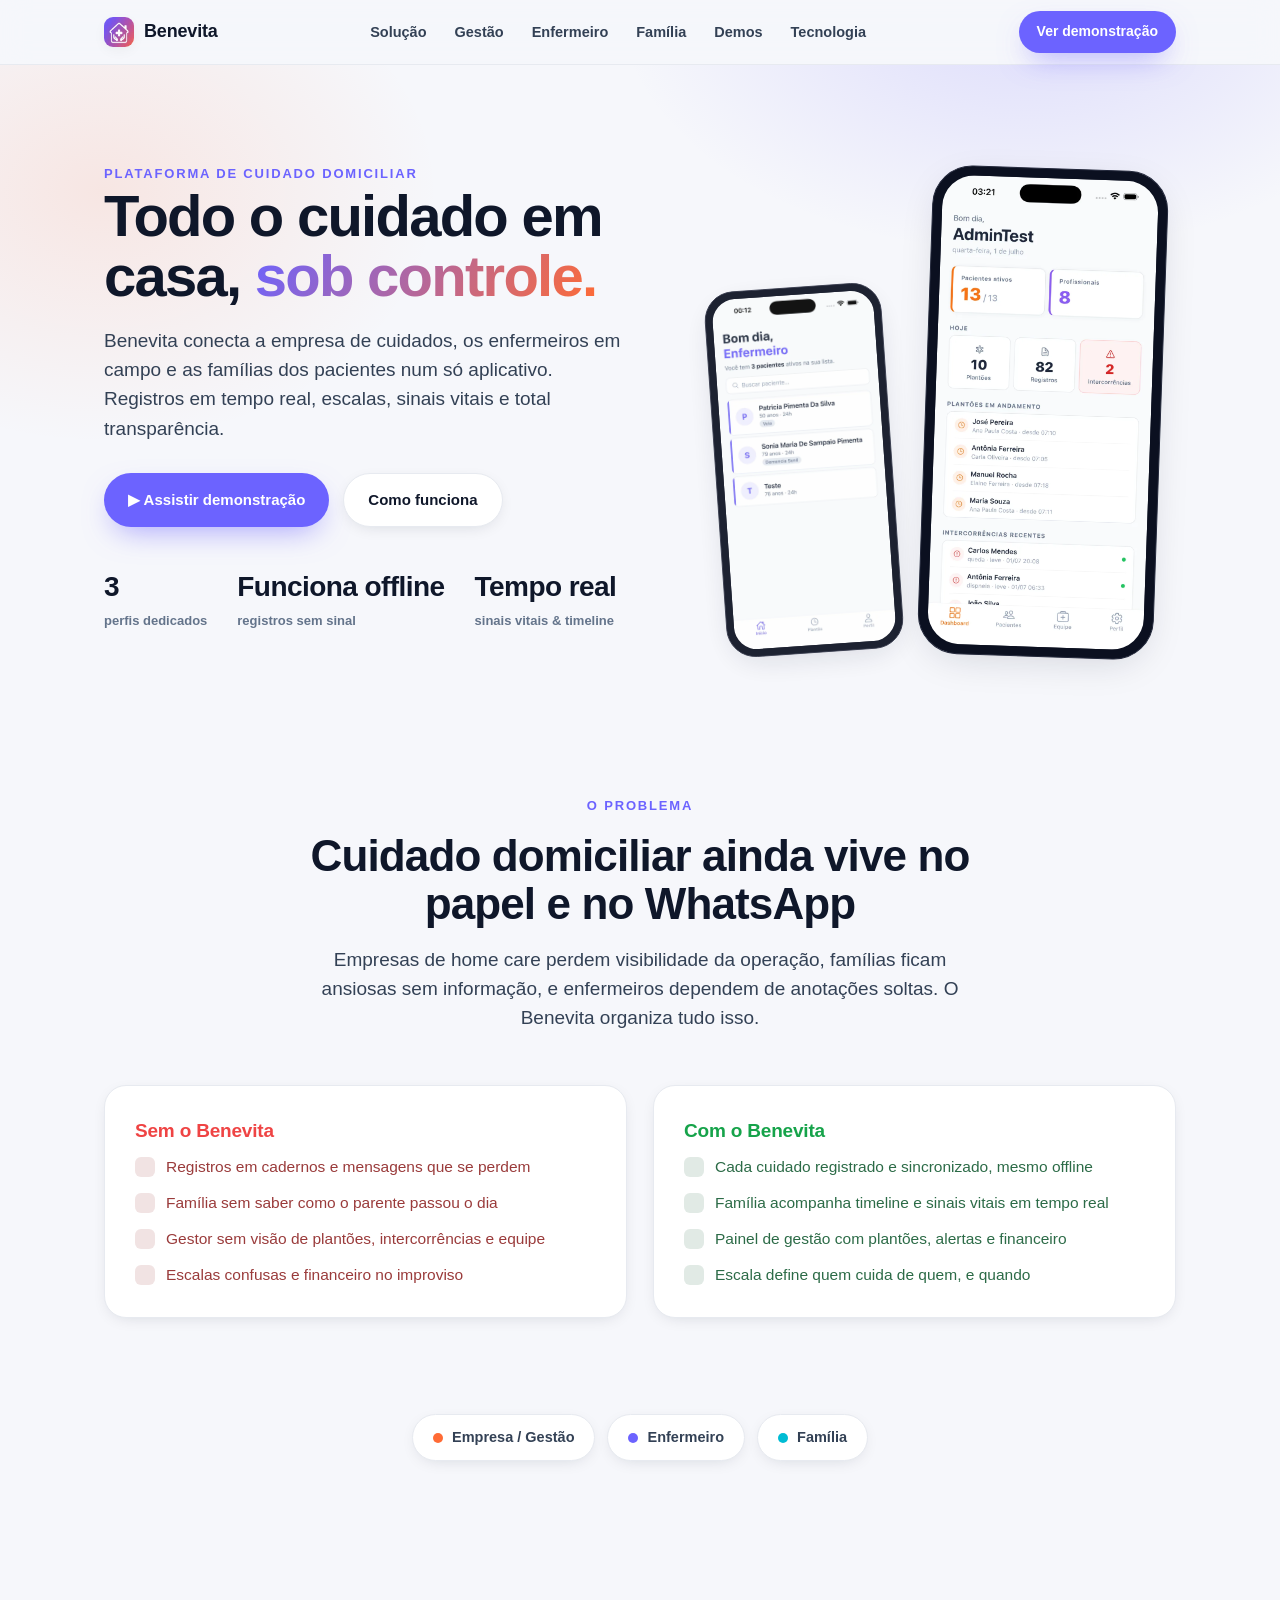
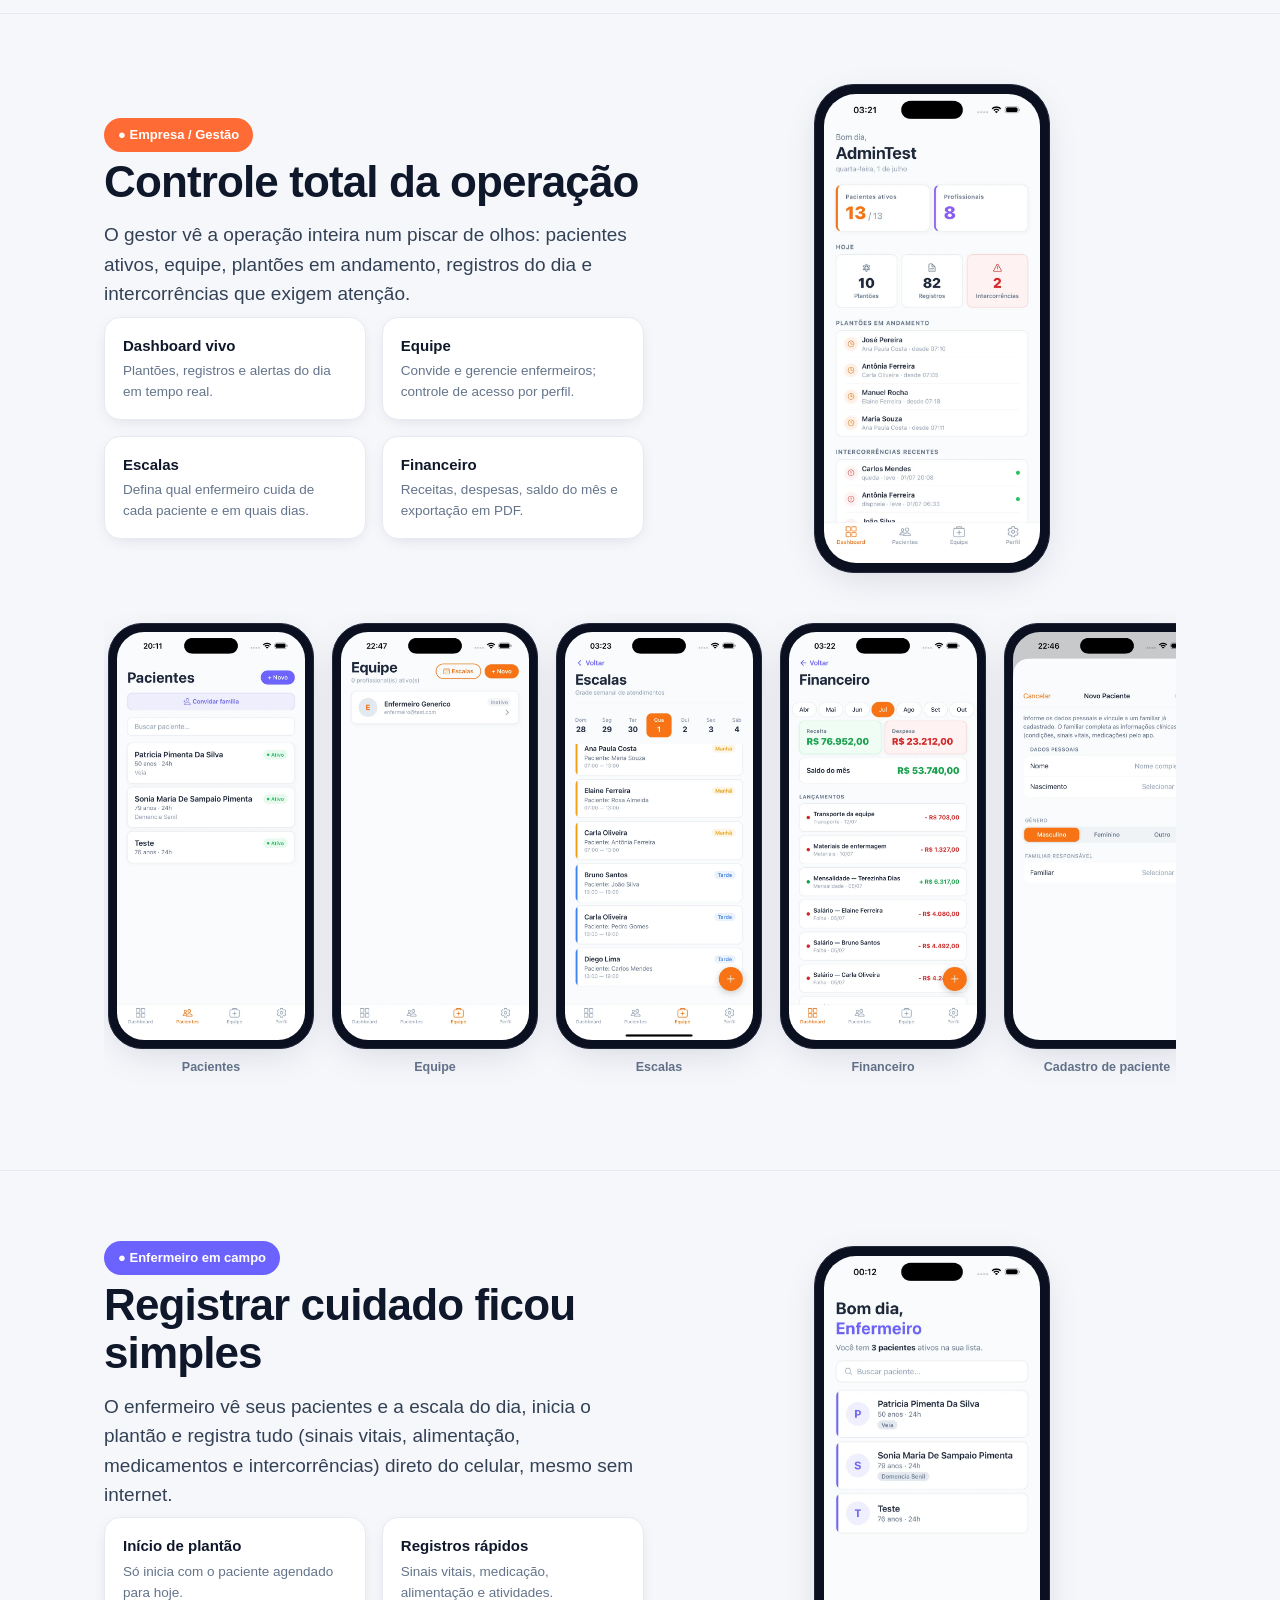
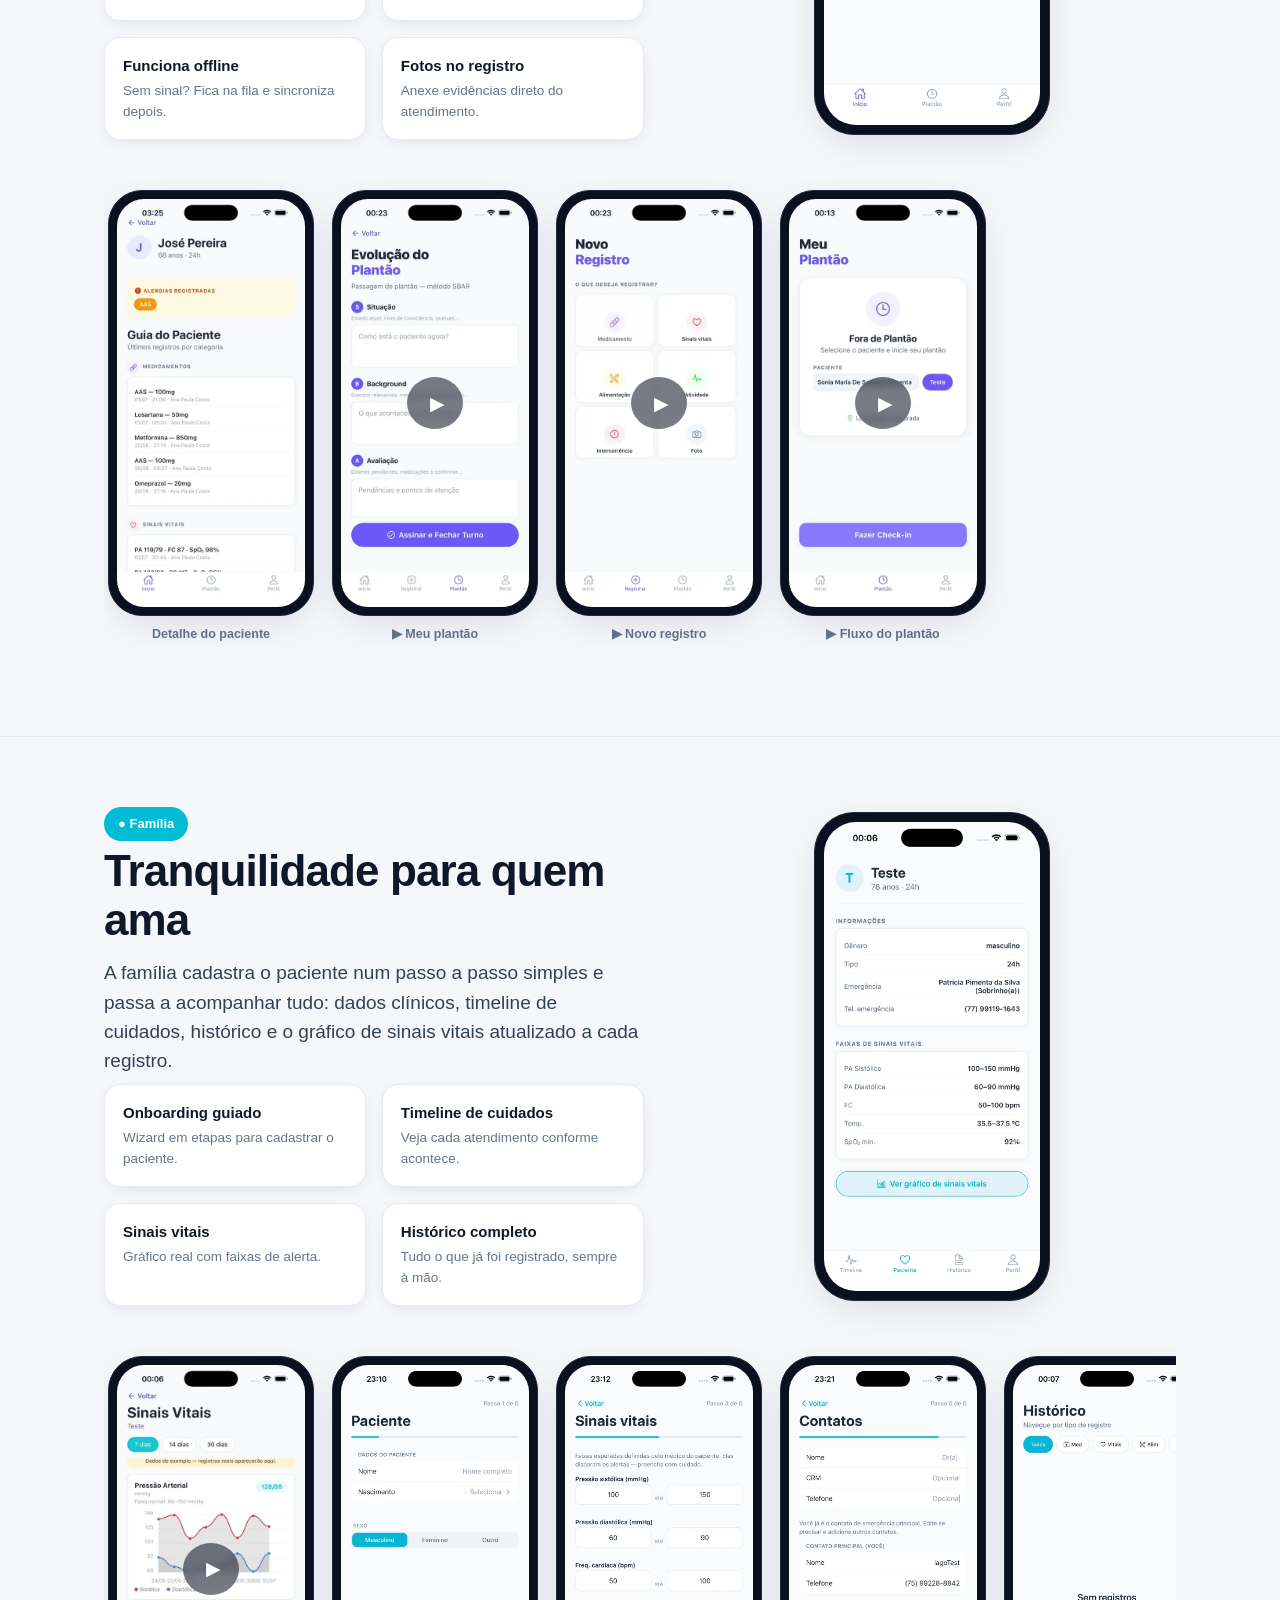
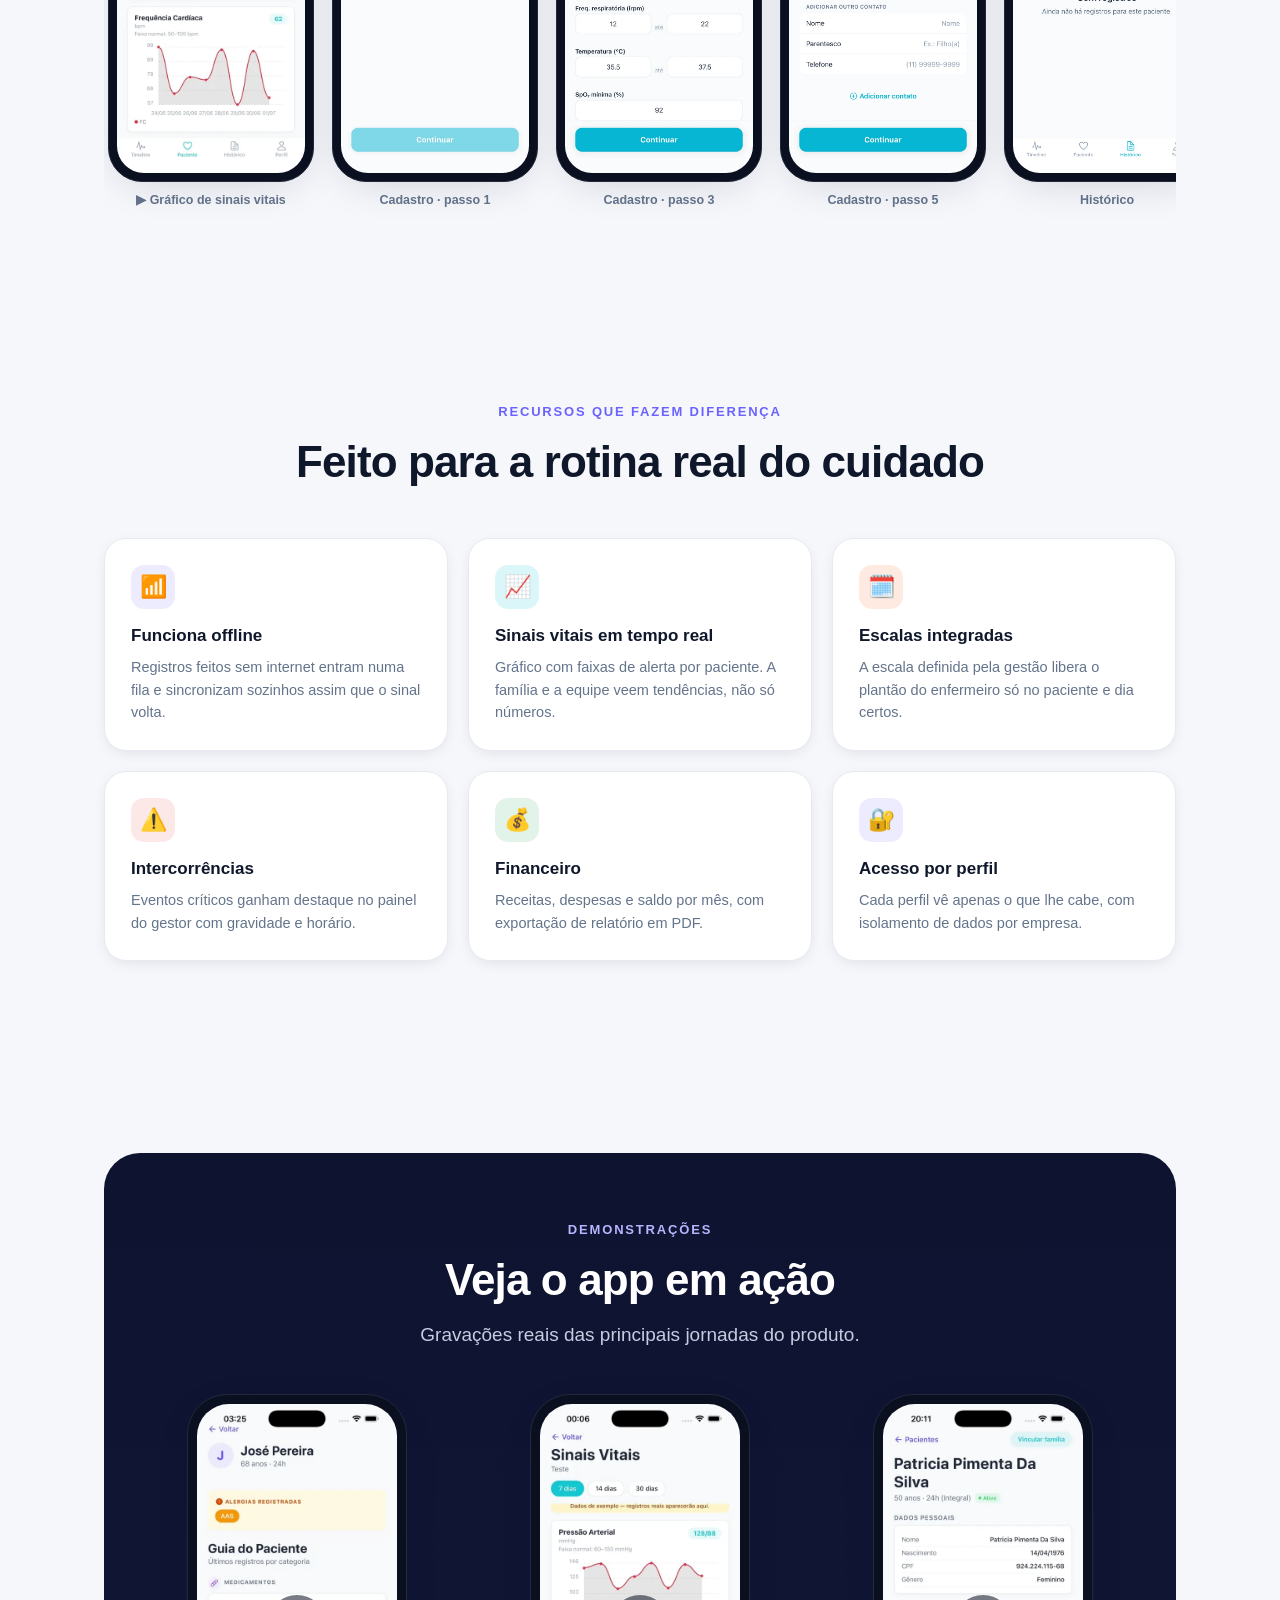
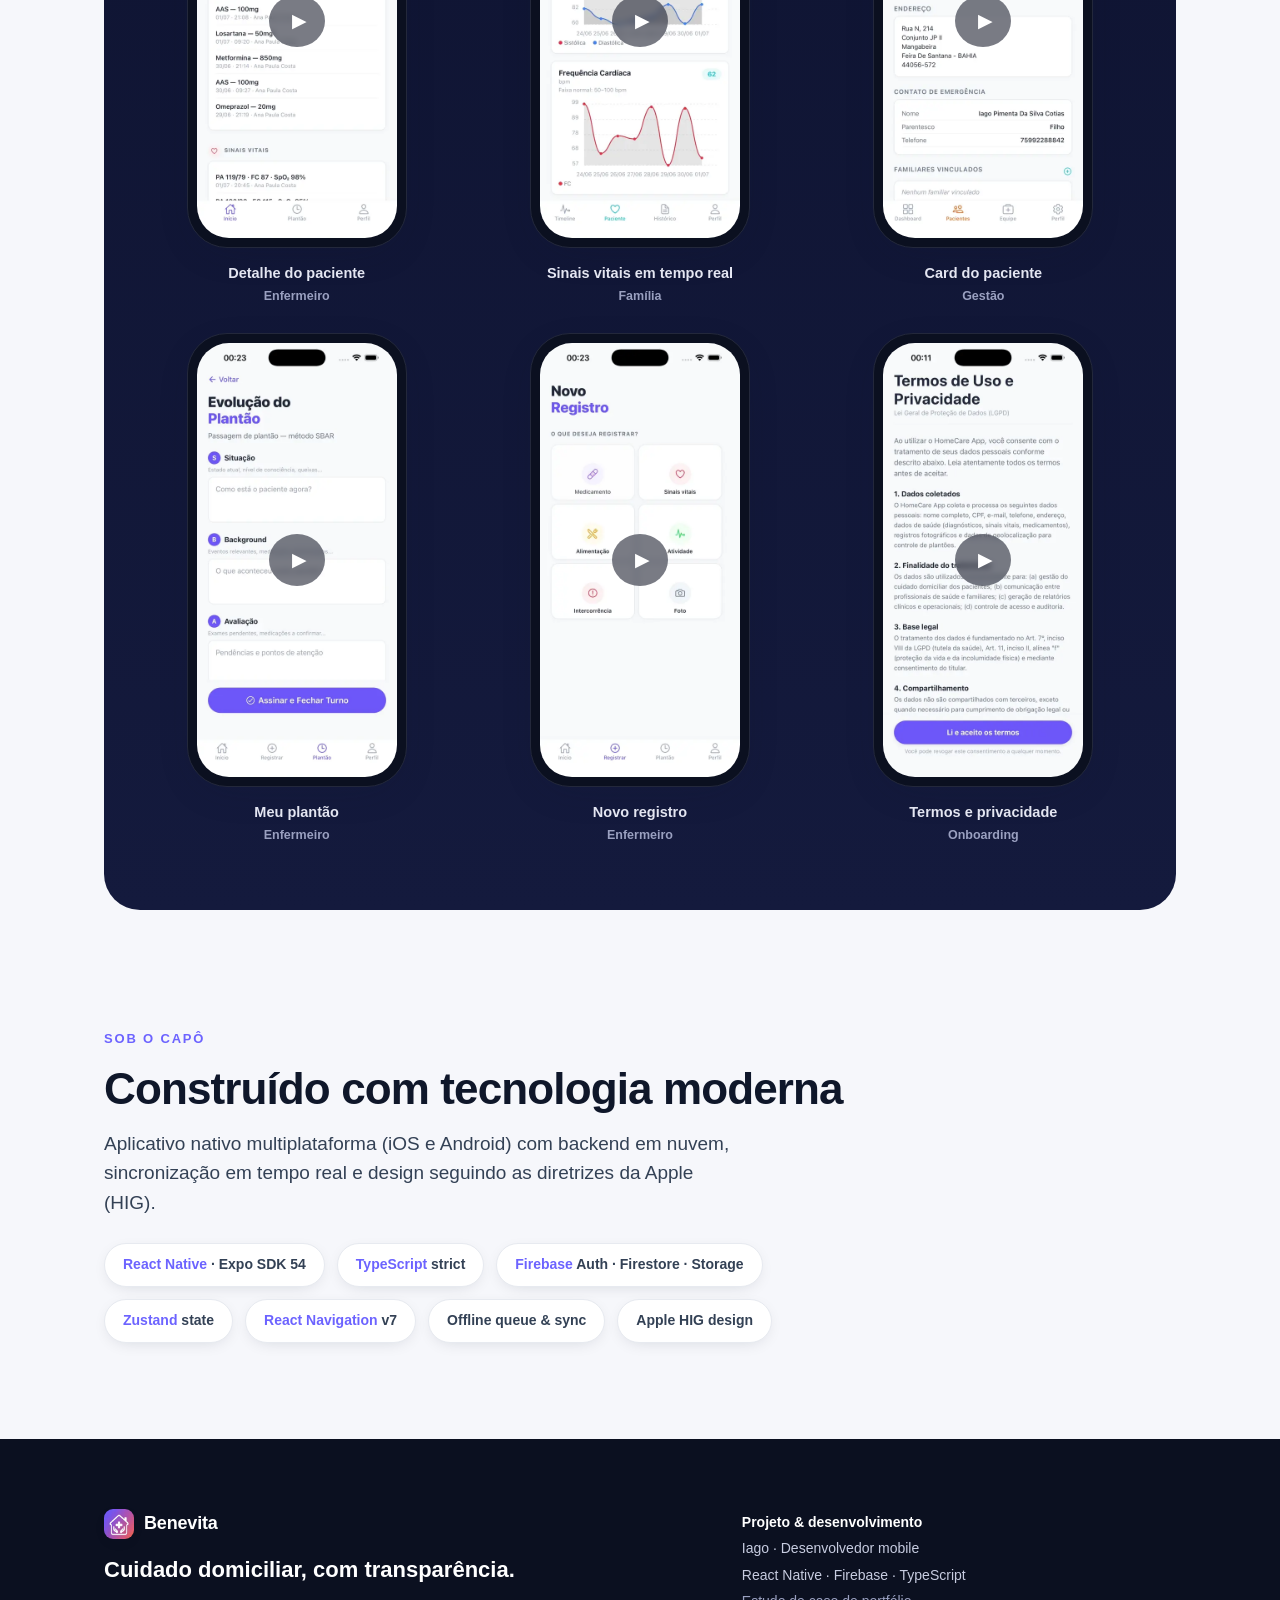
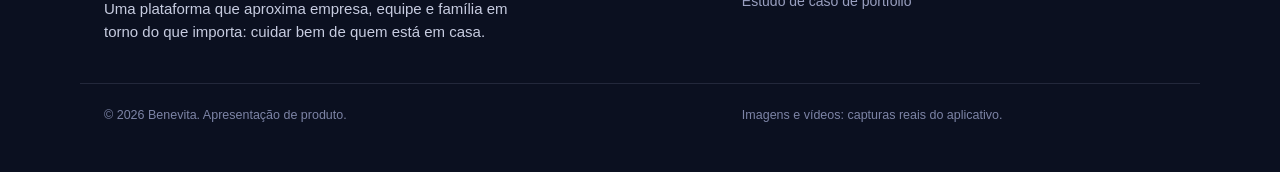
==== commit 2b921efc: "Corrige print de Detalhe do paciente e posiciona player dentro da tela do mockup" ====
--- a/index.html
+++ b/index.html
@@ -74,9 +74,9 @@
   .phone.playing::after{opacity:0}
   video:fullscreen{object-fit:contain;background:#000;border-radius:0}
   video:-webkit-full-screen{object-fit:contain;background:#000;border-radius:0}
-  .vbar{position:absolute;left:14px;right:14px;bottom:12px;height:4px;border-radius:99px;background:rgba(255,255,255,.4);opacity:0;transition:opacity .2s ease;cursor:pointer;z-index:3}
+  .vbar{position:absolute;left:26px;right:26px;bottom:26px;height:4px;border-radius:99px;background:rgba(255,255,255,.4);opacity:0;transition:opacity .2s ease;cursor:pointer;z-index:3}
   .vfill{height:100%;width:0;border-radius:inherit;background:var(--purple)}
-  .vfs{position:absolute;top:14px;right:14px;width:34px;height:34px;border-radius:10px;border:0;display:flex;align-items:center;justify-content:center;background:rgba(11,16,32,.55);color:#fff;font-size:15px;cursor:pointer;opacity:0;transition:opacity .2s ease;z-index:3;backdrop-filter:blur(3px)}
+  .vfs{position:absolute;top:24px;right:24px;width:28px;height:28px;border-radius:9px;border:0;display:flex;align-items:center;justify-content:center;background:rgba(11,16,32,.55);color:#fff;font-size:13px;cursor:pointer;opacity:0;transition:opacity .2s ease;z-index:3;backdrop-filter:blur(3px)}
   .phone.playing .vbar,.phone.playing .vfs,.phone:hover .vbar,.phone:hover .vfs{opacity:1}
 
   /* PROBLEM/SOLUTION */
@@ -307,7 +307,7 @@
       </div>
     </div>
     <div class="shots reveal" style="margin-top:40px">
-      <figure><div class="phone sm"><img src="media/img/Enfermeiro_detalhePaciente.webp" alt="Detalhe do paciente"></div><figcaption class="cap">Detalhe do paciente</figcaption></figure>
+      <figure><div class="phone sm"><img src="media/video/Enfermeiro_detalhePaciente.webp" alt="Detalhe do paciente"></div><figcaption class="cap">Detalhe do paciente</figcaption></figure>
       <figure><div class="phone sm"><video src="media/video/Enfermeiro_meuPlantao.mp4" poster="media/video/Enfermeiro_meuPlantao.webp" playsinline preload="none" muted></video></div><figcaption class="cap">▶ Meu plantão</figcaption></figure>
       <figure><div class="phone sm"><video src="media/video/Enfermeiro_novoRegistro.mp4" poster="media/video/Enfermeiro_novoRegistro.webp" playsinline preload="none" muted></video></div><figcaption class="cap">▶ Novo registro</figcaption></figure>
       <figure><div class="phone sm"><video src="media/video/Enfermeiro_plantao.mp4" poster="media/video/Enfermeiro_plantao.webp" playsinline preload="none" muted></video></div><figcaption class="cap">▶ Fluxo do plantão</figcaption></figure>
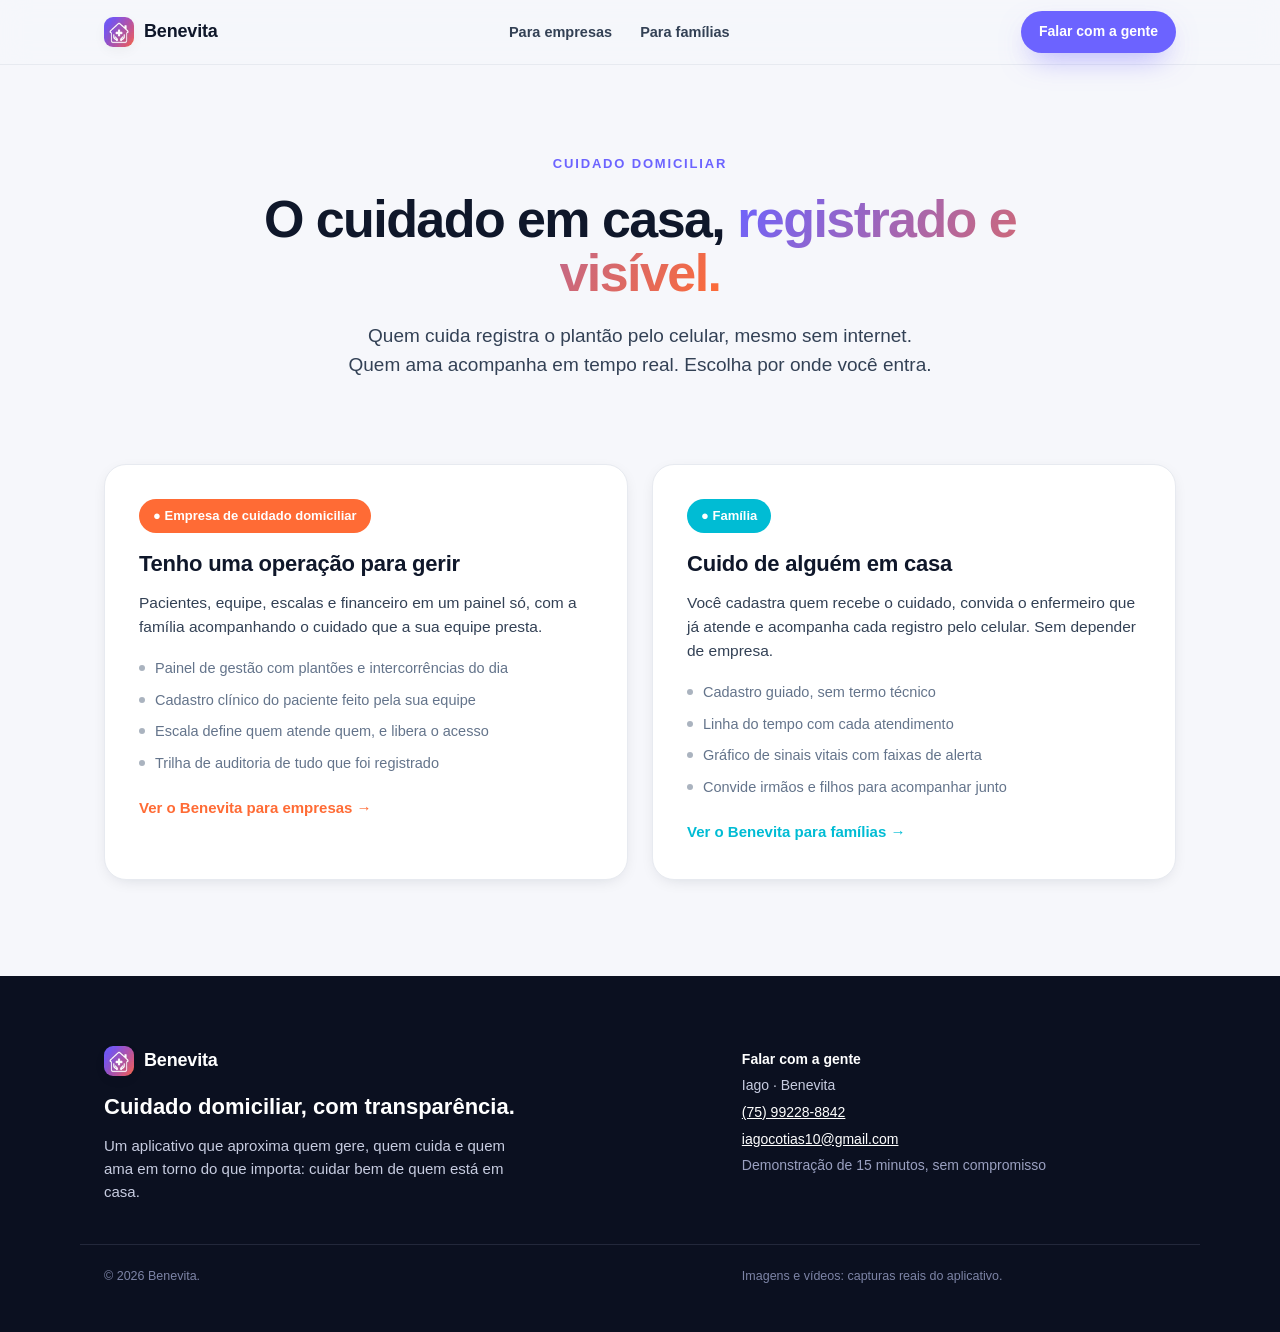
==== commit 4007c857: "feat: separa a landing por publico e corrige o conteudo desatualizado A raiz vira uma home curta que" ====
--- a/index.html
+++ b/index.html
@@ -3,479 +3,104 @@
 <head>
 <meta charset="UTF-8" />
 <meta name="viewport" content="width=device-width, initial-scale=1.0" />
-<title>Benevita: Plataforma de Gestão de Cuidado Domiciliar</title>
-<meta name="description" content="Benevita: plataforma que conecta a empresa de cuidados, os enfermeiros em campo e as famílias dos pacientes. Estudo de caso e apresentação do produto." />
+<title>Benevita: cuidado domiciliar com transparência</title>
+<meta name="description" content="Benevita é um aplicativo de cuidado domiciliar. Quem cuida registra o plantão pelo celular, mesmo offline, e a família acompanha em tempo real. Para empresas de home care e para famílias." />
 <link rel="icon" type="image/png" href="media/img/favicon.png" />
+<link rel="stylesheet" href="styles.css" />
 <style>
-  :root{
-    --purple:#6C63FF; --purple-d:#5148e0;
-    --admin:#FF6B35; --family:#00BCD4;
-    --ink:#0F172A; --ink-2:#334155; --muted:#64748B;
-    --bg:#F6F7FB; --surface:#FFFFFF; --line:#E7EAF0;
-    --green:#16A34A; --red:#EF4444;
-    --shadow:0 10px 40px -12px rgba(15,23,42,.18);
-    --shadow-sm:0 4px 18px -8px rgba(15,23,42,.20);
-    --radius:22px;
-  }
-  *{box-sizing:border-box;margin:0;padding:0}
-  html{scroll-behavior:smooth;scroll-padding-top:76px}
-  body{
-    font-family:-apple-system,BlinkMacSystemFont,"Segoe UI",Roboto,Helvetica,Arial,sans-serif;
-    color:var(--ink);background:var(--bg);line-height:1.55;-webkit-font-smoothing:antialiased;
-    overflow-x:clip;
-  }
-  a{color:inherit;text-decoration:none}
-  .wrap{max-width:1120px;margin:0 auto;padding:0 24px}
-  section{padding:96px 0}
-  .eyebrow{font-size:13px;font-weight:700;letter-spacing:.14em;text-transform:uppercase;color:var(--purple)}
-  h2{font-size:clamp(28px,4vw,44px);font-weight:800;letter-spacing:-.02em;line-height:1.1;margin:14px 0 16px}
-  .lead{font-size:clamp(16px,2vw,19px);color:var(--ink-2);max-width:640px}
-
-  /* NAV */
-  nav{position:sticky;top:0;z-index:50;background:rgba(246,247,251,.82);backdrop-filter:saturate(180%) blur(14px);border-bottom:1px solid var(--line)}
-  nav .wrap{display:flex;align-items:center;justify-content:space-between;height:64px}
-  .brand{display:flex;align-items:center;gap:10px;font-weight:800;font-size:18px;letter-spacing:-.01em}
-  .brand .logo{width:30px;height:30px;border-radius:9px;background:linear-gradient(135deg,var(--purple),var(--admin));display:grid;place-items:center;color:#fff;font-size:17px;box-shadow:var(--shadow-sm)}
-  .navlinks{display:flex;gap:28px;font-size:14.5px;font-weight:600;color:var(--ink-2)}
-  .navlinks a:hover{color:var(--purple)}
-  @media(max-width:760px){.navlinks{display:none}}
-
-  /* HERO */
-  .hero{position:relative;overflow:hidden;padding:72px 0 40px}
-  .hero::before{content:"";position:absolute;inset:0;background:
-    radial-gradient(680px 420px at 80% -10%,rgba(108,99,255,.18),transparent 60%),
-    radial-gradient(560px 420px at 8% 20%,rgba(255,107,53,.12),transparent 60%);pointer-events:none}
-  .hero .wrap{position:relative;display:grid;grid-template-columns:1.05fr .95fr;gap:40px;align-items:center}
-  .hero h1{font-size:clamp(34px,5.4vw,58px);font-weight:850;letter-spacing:-.03em;line-height:1.03}
-  .hero h1 .grad{background:linear-gradient(120deg,var(--purple),var(--admin));-webkit-background-clip:text;background-clip:text;color:transparent}
-  .hero p.sub{margin-top:20px;font-size:19px;color:var(--ink-2);max-width:520px}
-  .cta{display:flex;gap:14px;margin-top:30px;flex-wrap:wrap}
-  .btn{display:inline-flex;align-items:center;gap:9px;padding:14px 24px;border-radius:999px;font-weight:700;font-size:15px;transition:transform .15s ease,box-shadow .15s ease}
-  .btn-primary{background:var(--purple);color:#fff;box-shadow:0 12px 30px -10px rgba(108,99,255,.6)}
-  .btn-primary:hover{transform:translateY(-2px)}
-  .btn-ghost{background:var(--surface);color:var(--ink);border:1px solid var(--line);box-shadow:var(--shadow-sm)}
-  .btn-ghost:hover{transform:translateY(-2px)}
-  .kpis{display:flex;gap:30px;margin-top:38px;flex-wrap:wrap}
-  .kpi b{display:block;font-size:28px;font-weight:850;letter-spacing:-.02em}
-  .kpi span{font-size:13px;color:var(--muted);font-weight:600}
-  .hero-stage{position:relative;display:flex;justify-content:center;align-items:flex-end;gap:18px;min-height:520px}
-  .hero-stage .phone.back{transform:translateY(26px) scale(.86) rotate(-4deg);opacity:.92;z-index:1}
-  .hero-stage .phone.front{z-index:2;transform:rotate(2deg)}
-  @media(max-width:900px){.hero .wrap{grid-template-columns:1fr}.hero-stage{min-height:0;margin-top:20px}}
-
-  /* PHONE MOCKUP */
-  .phone{position:relative;width:236px;flex:0 0 auto;border-radius:40px;background:#0B1020;padding:9px;box-shadow:var(--shadow);border:1px solid #23283b}
-  .phone.sm{width:206px;border-radius:34px;padding:8px}
-  .phone media,.phone img,.phone video{width:100%;display:block;border-radius:32px;background:#fff}
-  .phone.sm img,.phone.sm video{border-radius:27px}
-  .phone video{aspect-ratio:480/1042;object-fit:cover;cursor:pointer}
-  .phone:has(video){position:relative}
-  .phone:has(video)::after{content:"▶";position:absolute;left:50%;top:50%;transform:translate(-50%,-50%);width:52px;height:52px;display:flex;align-items:center;justify-content:center;padding-left:4px;font-size:19px;color:#fff;background:rgba(11,16,32,.55);border-radius:50%;pointer-events:none;transition:opacity .25s ease;backdrop-filter:blur(3px)}
-  .phone.playing::after{opacity:0}
-  video:fullscreen{object-fit:contain;background:#000;border-radius:0}
-  video:-webkit-full-screen{object-fit:contain;background:#000;border-radius:0}
-  .vbar{position:absolute;left:26px;right:26px;bottom:26px;height:4px;border-radius:99px;background:rgba(255,255,255,.4);opacity:0;transition:opacity .2s ease;cursor:pointer;z-index:3}
-  .vfill{height:100%;width:0;border-radius:inherit;background:var(--purple)}
-  .vfs{position:absolute;top:24px;right:24px;width:28px;height:28px;border-radius:9px;border:0;display:flex;align-items:center;justify-content:center;background:rgba(11,16,32,.55);color:#fff;font-size:13px;cursor:pointer;opacity:0;transition:opacity .2s ease;z-index:3;backdrop-filter:blur(3px)}
-  .phone.playing .vbar,.phone.playing .vfs,.phone:hover .vbar,.phone:hover .vfs{opacity:1}
-
-  /* PROBLEM/SOLUTION */
-  .split{display:grid;grid-template-columns:1fr 1fr;gap:26px}
-  @media(max-width:820px){.split{grid-template-columns:1fr}}
-  .card{background:var(--surface);border:1px solid var(--line);border-radius:var(--radius);padding:30px;box-shadow:var(--shadow-sm)}
-  .card h3{font-size:19px;margin-bottom:10px;letter-spacing:-.01em}
-  .card.problem h3{color:var(--red)} .card.solution h3{color:var(--green)}
-  .card ul{list-style:none;display:grid;gap:12px;margin-top:6px}
-  .card li{display:flex;gap:11px;color:var(--ink-2);font-size:15.5px}
-  .card li::before{content:"";flex:0 0 auto;width:20px;height:20px;margin-top:2px;border-radius:6px;background:currentColor;opacity:.14}
-  .card.problem li{color:#9a3b3b}.card.solution li{color:#2c6b47}
-
-  /* PERSONAS */
-  .persona-nav{display:flex;gap:12px;justify-content:center;flex-wrap:wrap;margin-bottom:56px}
-  .pchip{display:inline-flex;align-items:center;gap:9px;padding:11px 20px;border-radius:999px;background:var(--surface);border:1px solid var(--line);font-weight:700;font-size:14.5px;color:var(--ink-2);box-shadow:var(--shadow-sm)}
-  .pchip .dot{width:10px;height:10px;border-radius:50%}
-  .persona{padding:70px 0;border-top:1px solid var(--line)}
-  .persona .head{display:flex;align-items:center;gap:14px;margin-bottom:8px}
-  .badge{display:inline-flex;align-items:center;gap:8px;padding:7px 14px;border-radius:999px;font-weight:700;font-size:13px;color:#fff}
-  .persona h2{margin:6px 0 14px}
-  .feat{display:grid;grid-template-columns:repeat(2,1fr);gap:16px;margin-top:8px;max-width:560px}
-  @media(max-width:520px){.feat{grid-template-columns:1fr}}
-  .feat div{background:var(--surface);border:1px solid var(--line);border-radius:16px;padding:16px 18px;box-shadow:var(--shadow-sm)}
-  .feat h4{font-size:15px;margin-bottom:4px}
-  .feat p{font-size:13.5px;color:var(--muted)}
-  .persona-grid{display:grid;grid-template-columns:1.05fr .95fr;gap:44px;align-items:center}
-  @media(max-width:900px){.persona-grid{grid-template-columns:1fr}}
-  .gallery{display:flex;gap:16px;justify-content:center;flex-wrap:wrap}
-
-  /* strip of shots */
-  .shots{display:flex;gap:18px;overflow-x:auto;padding:10px 4px 22px;scroll-snap-type:x mandatory}
-  .shots .phone{scroll-snap-align:center;cursor:zoom-in}
-  .shots::-webkit-scrollbar{height:8px}
-  .shots::-webkit-scrollbar-thumb{background:var(--line);border-radius:8px}
-  .cap{text-align:center;font-size:12.5px;color:var(--muted);margin-top:9px;font-weight:600}
-
-  /* FEATURES GRID */
-  .grid3{display:grid;grid-template-columns:repeat(3,1fr);gap:20px}
-  @media(max-width:860px){.grid3{grid-template-columns:1fr}}
-  .fcard{background:var(--surface);border:1px solid var(--line);border-radius:var(--radius);padding:26px;box-shadow:var(--shadow-sm);transition:transform .18s ease,box-shadow .18s ease}
-  .fcard:hover{transform:translateY(-4px);box-shadow:var(--shadow)}
-  .ficon{width:44px;height:44px;border-radius:13px;display:grid;place-items:center;font-size:22px;margin-bottom:14px}
-  .fcard h3{font-size:17px;margin-bottom:7px}
-  .fcard p{font-size:14.5px;color:var(--muted)}
-
-  /* VIDEOS */
-  .videos{background:linear-gradient(180deg,#0e1330,#141a3d);color:#fff;border-radius:36px;padding:64px 34px}
-  .videos .eyebrow{color:#b9b4ff}
-  .videos h2{color:#fff}
-  .videos .lead{color:#c7cce0}
-  .vgrid{display:grid;grid-template-columns:repeat(3,1fr);gap:26px;margin-top:44px}
-  @media(max-width:860px){.vgrid{grid-template-columns:1fr}}
-  .vitem{display:flex;flex-direction:column;align-items:center}
-  .vitem .phone{width:220px}
-  .vitem p{margin-top:14px;font-weight:600;font-size:14.5px;color:#e7e9f5;text-align:center}
-  .vitem small{color:#9aa0c0;font-size:12.5px}
-
-  /* STACK */
-  .stack{display:flex;flex-wrap:wrap;gap:12px;margin-top:26px}
-  .tag{background:var(--surface);border:1px solid var(--line);border-radius:999px;padding:10px 18px;font-weight:700;font-size:14px;color:var(--ink-2);box-shadow:var(--shadow-sm)}
-  .tag b{color:var(--purple)}
-
-  /* FOOTER */
-  footer{background:#0B1020;color:#c7cce0;padding:70px 0 46px;margin-top:0}
-  footer .wrap{display:grid;grid-template-columns:1.4fr 1fr;gap:30px;align-items:start}
-  @media(max-width:760px){footer .wrap{grid-template-columns:1fr}}
-  footer h3{color:#fff;font-size:22px;margin-bottom:10px}
-  footer p{max-width:420px;font-size:15px}
-  footer .who{font-size:14px;line-height:1.9}
-  footer .who b{color:#fff}
-  .fnote{margin-top:40px;padding-top:22px;border-top:1px solid #23283b;font-size:12.5px;color:#7d84a6;display:flex;justify-content:space-between;flex-wrap:wrap;gap:10px}
-
-  /* MOBILE */
-  @media(max-width:560px){
-    section{padding:64px 0}
-    .persona{padding:52px 0}
-    .hero{padding:52px 0 28px}
-    .hero-stage{gap:12px}
-    .phone{width:clamp(148px,45vw,236px)}
-    .phone.sm{width:clamp(126px,38vw,206px)}
-    .videos{padding:44px 20px;border-radius:26px}
-    .kpis{gap:20px}
-    .cta .btn{flex:1;justify-content:center}
-  }
-
-  /* reveal */
-  .reveal{opacity:0;transform:translateY(22px);transition:opacity .6s ease,transform .6s ease}
-  .reveal.visible{opacity:1;transform:none}
-
-  /* lightbox */
-  .lb{position:fixed;inset:0;background:rgba(6,9,20,.9);display:none;align-items:center;justify-content:center;z-index:100;padding:24px;cursor:zoom-out;backdrop-filter:blur(4px)}
-  .lb.open{display:flex}
-  .lb img{max-width:min(420px,92vw);max-height:92vh;border-radius:28px;box-shadow:0 30px 80px -20px rgba(0,0,0,.7);border:8px solid #0B1020}
+  .choose{display:grid;grid-template-columns:1fr 1fr;gap:24px;margin-top:44px}
+  @media(max-width:820px){.choose{grid-template-columns:1fr}}
+  .ccard{display:block;background:var(--surface);border:1px solid var(--line);border-radius:var(--radius);padding:34px;box-shadow:var(--shadow-sm);transition:transform .18s ease,box-shadow .18s ease}
+  .ccard:hover{transform:translateY(-4px);box-shadow:var(--shadow)}
+  .ccard h3{font-size:22px;letter-spacing:-.01em;margin:14px 0 10px}
+  .ccard p{color:var(--ink-2);font-size:15.5px}
+  .ccard ul{list-style:none;margin:18px 0 22px;display:grid;gap:9px}
+  .ccard li{font-size:14.5px;color:var(--muted);display:flex;gap:10px}
+  .ccard li::before{content:"";flex:0 0 auto;width:6px;height:6px;margin-top:8px;border-radius:50%;background:currentColor;opacity:.55}
+  .ccard .go{font-weight:700;font-size:15px}
+  .home-hero{padding:86px 0 20px;text-align:center}
+  .home-hero h1{font-size:clamp(32px,5vw,52px);font-weight:850;letter-spacing:-.03em;line-height:1.05;max-width:800px;margin:16px auto 0}
+  /* .grad no styles.css está escopado a .hero h1, então a home precisa do seu */
+  .home-hero h1 .grad{background:linear-gradient(120deg,var(--purple),var(--admin));-webkit-background-clip:text;background-clip:text;color:transparent}
+  .home-hero p{font-size:19px;color:var(--ink-2);max-width:600px;margin:20px auto 0}
 </style>
 </head>
 <body>
 
 <nav>
   <div class="wrap">
-    <div class="brand"><img class="logo" src="media/img/benevita_logo.webp" alt=""> Benevita</div>
+    <a class="brand" href="/"><img class="logo" src="media/img/benevita_logo.webp" alt=""> Benevita</a>
     <div class="navlinks">
-      <a href="#solucao">Solução</a>
-      <a href="#admin">Gestão</a>
-      <a href="#enfermeiro">Enfermeiro</a>
-      <a href="#familia">Família</a>
-      <a href="#demos">Demos</a>
-      <a href="#stack">Tecnologia</a>
+      <a href="/empresa">Para empresas</a>
+      <a href="/familia">Para famílias</a>
     </div>
-    <a class="btn btn-primary" href="#demos" style="padding:10px 18px;font-size:14px">Ver demonstração</a>
+    <a class="btn btn-primary" style="padding:10px 18px;font-size:14px" href="https://wa.me/5575992288842?text=Ol%C3%A1%2C%20Iago.%20Vi%20o%20Benevita%20e%20gostaria%20de%20conhecer%20melhor.">Falar com a gente</a>
   </div>
 </nav>
 
-<!-- HERO -->
-<header class="hero">
+<header class="home-hero">
   <div class="wrap">
-    <div>
-      <span class="eyebrow">Plataforma de cuidado domiciliar</span>
-      <h1>Todo o cuidado em casa, <span class="grad">sob controle.</span></h1>
-      <p class="sub">Benevita conecta a empresa de cuidados, os enfermeiros em campo e as famílias dos pacientes num só aplicativo. Registros em tempo real, escalas, sinais vitais e total transparência.</p>
-      <div class="cta">
-        <a class="btn btn-primary" href="#demos">▶ Assistir demonstração</a>
-        <a class="btn btn-ghost" href="#solucao">Como funciona</a>
-      </div>
-      <div class="kpis">
-        <div class="kpi"><b>3</b><span>perfis dedicados</span></div>
-        <div class="kpi"><b>Funciona offline</b><span>registros sem sinal</span></div>
-        <div class="kpi"><b>Tempo real</b><span>sinais vitais &amp; timeline</span></div>
-      </div>
-    </div>
-    <div class="hero-stage">
-      <div class="phone back sm"><img src="media/img/Enfermeiro_dashboard.webp" alt="App do enfermeiro" loading="eager"></div>
-      <div class="phone front"><img src="media/img/Admin_dashboard.webp" alt="Dashboard de gestão" loading="eager"></div>
-    </div>
+    <span class="eyebrow">Cuidado domiciliar</span>
+    <h1>O cuidado em casa, <span class="grad">registrado e visível.</span></h1>
+    <p>Quem cuida registra o plantão pelo celular, mesmo sem internet. Quem ama acompanha em tempo real. Escolha por onde você entra.</p>
   </div>
 </header>
 
-<!-- PROBLEM / SOLUTION -->
-<section id="solucao">
+<section style="padding-top:20px">
   <div class="wrap">
-    <div class="reveal" style="text-align:center;max-width:720px;margin:0 auto 52px">
-      <span class="eyebrow">O problema</span>
-      <h2>Cuidado domiciliar ainda vive no papel e no WhatsApp</h2>
-      <p class="lead" style="margin:0 auto">Empresas de home care perdem visibilidade da operação, famílias ficam ansiosas sem informação, e enfermeiros dependem de anotações soltas. O Benevita organiza tudo isso.</p>
-    </div>
-    <div class="split">
-      <div class="card problem reveal">
-        <h3>Sem o Benevita</h3>
+    <div class="choose">
+
+      <a class="ccard reveal" href="/empresa">
+        <span class="badge" style="background:var(--admin)">● Empresa de cuidado domiciliar</span>
+        <h3>Tenho uma operação para gerir</h3>
+        <p>Pacientes, equipe, escalas e financeiro em um painel só, com a família acompanhando o cuidado que a sua equipe presta.</p>
         <ul>
-          <li>Registros em cadernos e mensagens que se perdem</li>
-          <li>Família sem saber como o parente passou o dia</li>
-          <li>Gestor sem visão de plantões, intercorrências e equipe</li>
-          <li>Escalas confusas e financeiro no improviso</li>
+          <li>Painel de gestão com plantões e intercorrências do dia</li>
+          <li>Cadastro clínico do paciente feito pela sua equipe</li>
+          <li>Escala define quem atende quem, e libera o acesso</li>
+          <li>Trilha de auditoria de tudo que foi registrado</li>
         </ul>
-      </div>
-      <div class="card solution reveal">
-        <h3>Com o Benevita</h3>
+        <span class="go" style="color:var(--admin)">Ver o Benevita para empresas →</span>
+      </a>
+
+      <a class="ccard reveal" href="/familia">
+        <span class="badge" style="background:var(--family)">● Família</span>
+        <h3>Cuido de alguém em casa</h3>
+        <p>Você cadastra quem recebe o cuidado, convida o enfermeiro que já atende e acompanha cada registro pelo celular. Sem depender de empresa.</p>
         <ul>
-          <li>Cada cuidado registrado e sincronizado, mesmo offline</li>
-          <li>Família acompanha timeline e sinais vitais em tempo real</li>
-          <li>Painel de gestão com plantões, alertas e financeiro</li>
-          <li>Escala define quem cuida de quem, e quando</li>
+          <li>Cadastro guiado, sem termo técnico</li>
+          <li>Linha do tempo com cada atendimento</li>
+          <li>Gráfico de sinais vitais com faixas de alerta</li>
+          <li>Convide irmãos e filhos para acompanhar junto</li>
         </ul>
-      </div>
+        <span class="go" style="color:var(--family)">Ver o Benevita para famílias →</span>
+      </a>
+
     </div>
   </div>
 </section>
 
-<!-- PERSONA NAV -->
-<section style="padding-top:0">
-  <div class="wrap">
-    <div class="persona-nav reveal">
-      <a class="pchip" href="#admin"><span class="dot" style="background:var(--admin)"></span> Empresa / Gestão</a>
-      <a class="pchip" href="#enfermeiro"><span class="dot" style="background:var(--purple)"></span> Enfermeiro</a>
-      <a class="pchip" href="#familia"><span class="dot" style="background:var(--family)"></span> Família</a>
-    </div>
-  </div>
-</section>
-
-<!-- ADMIN -->
-<div id="admin" class="persona">
-  <div class="wrap">
-    <div class="persona-grid">
-      <div class="reveal">
-        <span class="badge" style="background:var(--admin)">● Empresa / Gestão</span>
-        <h2>Controle total da operação</h2>
-        <p class="lead">O gestor vê a operação inteira num piscar de olhos: pacientes ativos, equipe, plantões em andamento, registros do dia e intercorrências que exigem atenção.</p>
-        <div class="feat">
-          <div><h4>Dashboard vivo</h4><p>Plantões, registros e alertas do dia em tempo real.</p></div>
-          <div><h4>Equipe</h4><p>Convide e gerencie enfermeiros; controle de acesso por perfil.</p></div>
-          <div><h4>Escalas</h4><p>Defina qual enfermeiro cuida de cada paciente e em quais dias.</p></div>
-          <div><h4>Financeiro</h4><p>Receitas, despesas, saldo do mês e exportação em PDF.</p></div>
-        </div>
-      </div>
-      <div class="gallery reveal">
-        <div class="phone"><img src="media/img/Admin_dashboard.webp" alt="Dashboard do gestor"></div>
-      </div>
-    </div>
-    <div class="shots reveal" style="margin-top:40px">
-      <figure><div class="phone sm"><img src="media/img/Admin_pacientes.webp" alt="Pacientes"></div><figcaption class="cap">Pacientes</figcaption></figure>
-      <figure><div class="phone sm"><img src="media/img/Admin_dashboardEquipe.webp" alt="Equipe"></div><figcaption class="cap">Equipe</figcaption></figure>
-      <figure><div class="phone sm"><img src="media/img/Admin_escala.webp" alt="Escala"></div><figcaption class="cap">Escalas</figcaption></figure>
-      <figure><div class="phone sm"><img src="media/img/Admin_financeiroDashboard.webp" alt="Financeiro"></div><figcaption class="cap">Financeiro</figcaption></figure>
-      <figure><div class="phone sm"><img src="media/img/Admin_modalRegistroPaciente.webp" alt="Novo paciente"></div><figcaption class="cap">Cadastro de paciente</figcaption></figure>
-      <figure><div class="phone sm"><img src="media/img/Admin_modalConvidarFamilia.webp" alt="Convidar família"></div><figcaption class="cap">Convite de família</figcaption></figure>
-      <figure><div class="phone sm"><img src="media/img/Admin_enfermeiroDetalhes.webp" alt="Detalhe do enfermeiro"></div><figcaption class="cap">Detalhe do enfermeiro</figcaption></figure>
-    </div>
-  </div>
-</div>
-
-<!-- ENFERMEIRO -->
-<div id="enfermeiro" class="persona">
-  <div class="wrap">
-    <div class="persona-grid">
-      <div class="gallery reveal" style="order:2">
-        <div class="phone"><img src="media/img/Enfermeiro_dashboard.webp" alt="App do enfermeiro"></div>
-      </div>
-      <div class="reveal" style="order:1">
-        <span class="badge" style="background:var(--purple)">● Enfermeiro em campo</span>
-        <h2>Registrar cuidado ficou simples</h2>
-        <p class="lead">O enfermeiro vê seus pacientes e a escala do dia, inicia o plantão e registra tudo (sinais vitais, alimentação, medicamentos e intercorrências) direto do celular, mesmo sem internet.</p>
-        <div class="feat">
-          <div><h4>Início de plantão</h4><p>Só inicia com o paciente agendado para hoje.</p></div>
-          <div><h4>Registros rápidos</h4><p>Sinais vitais, medicação, alimentação e atividades.</p></div>
-          <div><h4>Funciona offline</h4><p>Sem sinal? Fica na fila e sincroniza depois.</p></div>
-          <div><h4>Fotos no registro</h4><p>Anexe evidências direto do atendimento.</p></div>
-        </div>
-      </div>
-    </div>
-    <div class="shots reveal" style="margin-top:40px">
-      <figure><div class="phone sm"><img src="media/video/Enfermeiro_detalhePaciente.webp" alt="Detalhe do paciente"></div><figcaption class="cap">Detalhe do paciente</figcaption></figure>
-      <figure><div class="phone sm"><video src="media/video/Enfermeiro_meuPlantao.mp4" poster="media/video/Enfermeiro_meuPlantao.webp" playsinline preload="none" muted></video></div><figcaption class="cap">▶ Meu plantão</figcaption></figure>
-      <figure><div class="phone sm"><video src="media/video/Enfermeiro_novoRegistro.mp4" poster="media/video/Enfermeiro_novoRegistro.webp" playsinline preload="none" muted></video></div><figcaption class="cap">▶ Novo registro</figcaption></figure>
-      <figure><div class="phone sm"><video src="media/video/Enfermeiro_plantao.mp4" poster="media/video/Enfermeiro_plantao.webp" playsinline preload="none" muted></video></div><figcaption class="cap">▶ Fluxo do plantão</figcaption></figure>
-    </div>
-  </div>
-</div>
-
-<!-- FAMILIA -->
-<div id="familia" class="persona">
-  <div class="wrap">
-    <div class="persona-grid">
-      <div class="reveal">
-        <span class="badge" style="background:var(--family)">● Família</span>
-        <h2>Tranquilidade para quem ama</h2>
-        <p class="lead">A família cadastra o paciente num passo a passo simples e passa a acompanhar tudo: dados clínicos, timeline de cuidados, histórico e o gráfico de sinais vitais atualizado a cada registro.</p>
-        <div class="feat">
-          <div><h4>Onboarding guiado</h4><p>Wizard em etapas para cadastrar o paciente.</p></div>
-          <div><h4>Timeline de cuidados</h4><p>Veja cada atendimento conforme acontece.</p></div>
-          <div><h4>Sinais vitais</h4><p>Gráfico real com faixas de alerta.</p></div>
-          <div><h4>Histórico completo</h4><p>Tudo o que já foi registrado, sempre à mão.</p></div>
-        </div>
-      </div>
-      <div class="gallery reveal">
-        <div class="phone"><img src="media/img/Familiar_pacienteScreen.webp" alt="Tela do paciente"></div>
-      </div>
-    </div>
-    <div class="shots reveal" style="margin-top:40px">
-      <figure><div class="phone sm"><video src="media/video/Familiar_sinaisVitais.mp4" poster="media/video/Familiar_sinaisVitais.webp" playsinline preload="none" muted></video></div><figcaption class="cap">▶ Gráfico de sinais vitais</figcaption></figure>
-      <figure><div class="phone sm"><img src="media/img/Familiar_passo1WizardPaciente.webp" alt="Wizard passo 1"></div><figcaption class="cap">Cadastro · passo 1</figcaption></figure>
-      <figure><div class="phone sm"><img src="media/img/Familiar_passo3WizardPaciente.webp" alt="Wizard passo 3"></div><figcaption class="cap">Cadastro · passo 3</figcaption></figure>
-      <figure><div class="phone sm"><img src="media/img/Familiar_passo5WizardPaciente.webp" alt="Wizard passo 5"></div><figcaption class="cap">Cadastro · passo 5</figcaption></figure>
-      <figure><div class="phone sm"><img src="media/img/Familiar_historicoVazio.webp" alt="Histórico"></div><figcaption class="cap">Histórico</figcaption></figure>
-      <figure><div class="phone sm"><img src="media/img/Familiar_senhaDefinitiva.webp" alt="Definição de senha"></div><figcaption class="cap">Acesso seguro</figcaption></figure>
-    </div>
-  </div>
-</div>
-
-<!-- FEATURES GRID -->
-<section>
-  <div class="wrap">
-    <div class="reveal" style="text-align:center;max-width:720px;margin:0 auto 52px">
-      <span class="eyebrow">Recursos que fazem diferença</span>
-      <h2>Feito para a rotina real do cuidado</h2>
-    </div>
-    <div class="grid3">
-      <div class="fcard reveal"><div class="ficon" style="background:rgba(108,99,255,.12);color:var(--purple)">📶</div><h3>Funciona offline</h3><p>Registros feitos sem internet entram numa fila e sincronizam sozinhos assim que o sinal volta.</p></div>
-      <div class="fcard reveal"><div class="ficon" style="background:rgba(0,188,212,.14);color:var(--family)">📈</div><h3>Sinais vitais em tempo real</h3><p>Gráfico com faixas de alerta por paciente. A família e a equipe veem tendências, não só números.</p></div>
-      <div class="fcard reveal"><div class="ficon" style="background:rgba(255,107,53,.14);color:var(--admin)">🗓️</div><h3>Escalas integradas</h3><p>A escala definida pela gestão libera o plantão do enfermeiro só no paciente e dia certos.</p></div>
-      <div class="fcard reveal"><div class="ficon" style="background:rgba(239,68,68,.12);color:var(--red)">⚠️</div><h3>Intercorrências</h3><p>Eventos críticos ganham destaque no painel do gestor com gravidade e horário.</p></div>
-      <div class="fcard reveal"><div class="ficon" style="background:rgba(22,163,74,.12);color:var(--green)">💰</div><h3>Financeiro</h3><p>Receitas, despesas e saldo por mês, com exportação de relatório em PDF.</p></div>
-      <div class="fcard reveal"><div class="ficon" style="background:rgba(108,99,255,.12);color:var(--purple)">🔐</div><h3>Acesso por perfil</h3><p>Cada perfil vê apenas o que lhe cabe, com isolamento de dados por empresa.</p></div>
-    </div>
-  </div>
-</section>
-
-<!-- DEMOS -->
-<section id="demos">
-  <div class="wrap">
-    <div class="videos reveal">
-      <div style="text-align:center;max-width:680px;margin:0 auto">
-        <span class="eyebrow">Demonstrações</span>
-        <h2>Veja o app em ação</h2>
-        <p class="lead" style="margin:0 auto">Gravações reais das principais jornadas do produto.</p>
-      </div>
-      <div class="vgrid">
-        <div class="vitem"><div class="phone"><video src="media/video/Enfermeiro_detalhePaciente.mp4" poster="media/video/Enfermeiro_detalhePaciente.webp" playsinline preload="none"></video></div><p>Detalhe do paciente <br><small>Enfermeiro</small></p></div>
-        <div class="vitem"><div class="phone"><video src="media/video/Familiar_sinaisVitais.mp4" poster="media/video/Familiar_sinaisVitais.webp" playsinline preload="none"></video></div><p>Sinais vitais em tempo real <br><small>Família</small></p></div>
-        <div class="vitem"><div class="phone"><video src="media/video/Admin_videoDescricaoPacienteCard.mp4" poster="media/video/Admin_videoDescricaoPacienteCard.webp" playsinline preload="none"></video></div><p>Card do paciente <br><small>Gestão</small></p></div>
-        <div class="vitem"><div class="phone"><video src="media/video/Enfermeiro_meuPlantao.mp4" poster="media/video/Enfermeiro_meuPlantao.webp" playsinline preload="none"></video></div><p>Meu plantão <br><small>Enfermeiro</small></p></div>
-        <div class="vitem"><div class="phone"><video src="media/video/Enfermeiro_novoRegistro.mp4" poster="media/video/Enfermeiro_novoRegistro.webp" playsinline preload="none"></video></div><p>Novo registro <br><small>Enfermeiro</small></p></div>
-        <div class="vitem"><div class="phone"><video src="media/video/root_termosDeUso.mp4" poster="media/video/root_termosDeUso.webp" playsinline preload="none"></video></div><p>Termos e privacidade <br><small>Onboarding</small></p></div>
-      </div>
-    </div>
-  </div>
-</section>
-
-<!-- STACK -->
-<section id="stack" style="padding-top:20px">
-  <div class="wrap">
-    <div class="reveal" style="max-width:760px">
-      <span class="eyebrow">Sob o capô</span>
-      <h2>Construído com tecnologia moderna</h2>
-      <p class="lead">Aplicativo nativo multiplataforma (iOS e Android) com backend em nuvem, sincronização em tempo real e design seguindo as diretrizes da Apple (HIG).</p>
-      <div class="stack">
-        <span class="tag"><b>React Native</b> · Expo SDK 54</span>
-        <span class="tag"><b>TypeScript</b> strict</span>
-        <span class="tag"><b>Firebase</b> Auth · Firestore · Storage</span>
-        <span class="tag"><b>Zustand</b> state</span>
-        <span class="tag"><b>React Navigation</b> v7</span>
-        <span class="tag">Offline queue &amp; sync</span>
-        <span class="tag">Apple HIG design</span>
-      </div>
-    </div>
-  </div>
-</section>
-
-<!-- FOOTER -->
 <footer>
   <div class="wrap">
     <div>
       <div class="brand" style="color:#fff;margin-bottom:14px"><img class="logo" src="media/img/benevita_logo.webp" alt=""> Benevita</div>
       <h3>Cuidado domiciliar, com transparência.</h3>
-      <p>Uma plataforma que aproxima empresa, equipe e família em torno do que importa: cuidar bem de quem está em casa.</p>
+      <p>Um aplicativo que aproxima quem gere, quem cuida e quem ama em torno do que importa: cuidar bem de quem está em casa.</p>
     </div>
     <div class="who">
-      <b>Projeto & desenvolvimento</b><br>
-      Iago · Desenvolvedor mobile<br>
-      React Native · Firebase · TypeScript<br>
-      <span style="color:#9aa0c0">Estudo de caso de portfólio</span>
+      <b>Falar com a gente</b><br>
+      Iago · Benevita<br>
+      <a href="https://wa.me/5575992288842" style="color:#fff;text-decoration:underline">(75) 99228-8842</a><br>
+      <a href="mailto:iagocotias10@gmail.com" style="color:#fff;text-decoration:underline">iagocotias10@gmail.com</a><br>
+      <span style="color:#9aa0c0">Demonstração de 15 minutos, sem compromisso</span>
     </div>
   </div>
   <div class="wrap fnote">
-    <span>© 2026 Benevita. Apresentação de produto.</span>
+    <span>© 2026 Benevita.</span>
     <span>Imagens e vídeos: capturas reais do aplicativo.</span>
   </div>
 </footer>
 
-<div class="lb" id="lightbox"><img src="" alt=""></div>
-
-<script>
-  // Reveal on scroll
-  const io=new IntersectionObserver((es)=>{es.forEach(e=>{if(e.isIntersecting){e.target.classList.add('visible');io.unobserve(e.target)}})},{threshold:.12});
-  document.querySelectorAll('.reveal').forEach(el=>io.observe(el));
-
-  // Lightbox for image screenshots (not videos)
-  const lb=document.getElementById('lightbox'), lbImg=lb.querySelector('img');
-  document.querySelectorAll('.shots .phone img, .gallery .phone img').forEach(img=>{
-    img.style.cursor='zoom-in';
-    img.addEventListener('click',()=>{lbImg.src=img.src;lb.classList.add('open')});
-  });
-  lb.addEventListener('click',()=>lb.classList.remove('open'));
-  document.addEventListener('keydown',e=>{if(e.key==='Escape')lb.classList.remove('open')});
-
-  // Pause other videos when one plays
-  const vids=document.querySelectorAll('video');
-  vids.forEach(v=>v.addEventListener('play',()=>vids.forEach(o=>{if(o!==v)o.pause()})));
-
-  // Player custom: clique alterna play/pause, barra de progresso e tela cheia
-  vids.forEach(v=>{
-    const ph=v.closest('.phone'); if(!ph) return;
-    const bar=document.createElement('div'); bar.className='vbar';
-    const fill=document.createElement('div'); fill.className='vfill'; bar.appendChild(fill);
-    const fs=document.createElement('button'); fs.className='vfs'; fs.type='button';
-    fs.setAttribute('aria-label','Tela cheia'); fs.textContent='⤢';
-    ph.append(bar,fs);
-    v.tabIndex=0;
-
-    const toggle=()=>{ v.paused ? v.play() : v.pause() };
-    v.addEventListener('click',toggle);
-    v.addEventListener('keydown',e=>{ if(e.key===' '||e.key==='Enter'){e.preventDefault();toggle()} });
-    v.addEventListener('play',()=>ph.classList.add('playing'));
-    v.addEventListener('pause',()=>ph.classList.remove('playing'));
-    v.addEventListener('ended',()=>{ph.classList.remove('playing');fill.style.width='0';v.load()});
-    v.addEventListener('timeupdate',()=>{ if(v.duration) fill.style.width=(v.currentTime/v.duration*100)+'%' });
-
-    bar.addEventListener('click',e=>{
-      e.stopPropagation();
-      const r=bar.getBoundingClientRect();
-      if(v.duration) v.currentTime=Math.max(0,Math.min(1,(e.clientX-r.left)/r.width))*v.duration;
-    });
-
-    fs.addEventListener('click',e=>{
-      e.stopPropagation();
-      if(!v.requestFullscreen && v.webkitEnterFullscreen){ v.webkitEnterFullscreen() }      // iPhone
-      else if(v.requestFullscreen){ v.requestFullscreen() }
-      else if(v.webkitRequestFullscreen){ v.webkitRequestFullscreen() }
-    });
-  });
-</script>
+<script src="app.js"></script>
 </body>
 </html>
--- a/styles.css
+++ b/styles.css
@@ -0,0 +1,164 @@
+:root{
+    --purple:#6C63FF; --purple-d:#5148e0;
+    --admin:#FF6B35; --family:#00BCD4;
+    --ink:#0F172A; --ink-2:#334155; --muted:#64748B;
+    --bg:#F6F7FB; --surface:#FFFFFF; --line:#E7EAF0;
+    --green:#16A34A; --red:#EF4444;
+    --shadow:0 10px 40px -12px rgba(15,23,42,.18);
+    --shadow-sm:0 4px 18px -8px rgba(15,23,42,.20);
+    --radius:22px;
+  }
+  *{box-sizing:border-box;margin:0;padding:0}
+  html{scroll-behavior:smooth;scroll-padding-top:76px}
+  body{
+    font-family:-apple-system,BlinkMacSystemFont,"Segoe UI",Roboto,Helvetica,Arial,sans-serif;
+    color:var(--ink);background:var(--bg);line-height:1.55;-webkit-font-smoothing:antialiased;
+    overflow-x:clip;
+  }
+  a{color:inherit;text-decoration:none}
+  .wrap{max-width:1120px;margin:0 auto;padding:0 24px}
+  section{padding:96px 0}
+  .eyebrow{font-size:13px;font-weight:700;letter-spacing:.14em;text-transform:uppercase;color:var(--purple)}
+  h2{font-size:clamp(28px,4vw,44px);font-weight:800;letter-spacing:-.02em;line-height:1.1;margin:14px 0 16px}
+  .lead{font-size:clamp(16px,2vw,19px);color:var(--ink-2);max-width:640px}
+
+  /* NAV */
+  nav{position:sticky;top:0;z-index:50;background:rgba(246,247,251,.82);backdrop-filter:saturate(180%) blur(14px);border-bottom:1px solid var(--line)}
+  nav .wrap{display:flex;align-items:center;justify-content:space-between;height:64px}
+  .brand{display:flex;align-items:center;gap:10px;font-weight:800;font-size:18px;letter-spacing:-.01em}
+  .brand .logo{width:30px;height:30px;border-radius:9px;background:linear-gradient(135deg,var(--purple),var(--admin));display:grid;place-items:center;color:#fff;font-size:17px;box-shadow:var(--shadow-sm)}
+  .navlinks{display:flex;gap:28px;font-size:14.5px;font-weight:600;color:var(--ink-2)}
+  .navlinks a:hover{color:var(--purple)}
+  @media(max-width:760px){.navlinks{display:none}}
+
+  /* HERO */
+  .hero{position:relative;overflow:hidden;padding:72px 0 40px}
+  .hero::before{content:"";position:absolute;inset:0;background:
+    radial-gradient(680px 420px at 80% -10%,rgba(108,99,255,.18),transparent 60%),
+    radial-gradient(560px 420px at 8% 20%,rgba(255,107,53,.12),transparent 60%);pointer-events:none}
+  .hero .wrap{position:relative;display:grid;grid-template-columns:1.05fr .95fr;gap:40px;align-items:center}
+  .hero h1{font-size:clamp(34px,5.4vw,58px);font-weight:850;letter-spacing:-.03em;line-height:1.03}
+  .hero h1 .grad{background:linear-gradient(120deg,var(--purple),var(--admin));-webkit-background-clip:text;background-clip:text;color:transparent}
+  .hero p.sub{margin-top:20px;font-size:19px;color:var(--ink-2);max-width:520px}
+  .cta{display:flex;gap:14px;margin-top:30px;flex-wrap:wrap}
+  .btn{display:inline-flex;align-items:center;gap:9px;padding:14px 24px;border-radius:999px;font-weight:700;font-size:15px;transition:transform .15s ease,box-shadow .15s ease}
+  .btn-primary{background:var(--purple);color:#fff;box-shadow:0 12px 30px -10px rgba(108,99,255,.6)}
+  .btn-primary:hover{transform:translateY(-2px)}
+  .btn-ghost{background:var(--surface);color:var(--ink);border:1px solid var(--line);box-shadow:var(--shadow-sm)}
+  .btn-ghost:hover{transform:translateY(-2px)}
+  .kpis{display:flex;gap:30px;margin-top:38px;flex-wrap:wrap}
+  .kpi b{display:block;font-size:28px;font-weight:850;letter-spacing:-.02em}
+  .kpi span{font-size:13px;color:var(--muted);font-weight:600}
+  .hero-stage{position:relative;display:flex;justify-content:center;align-items:flex-end;gap:18px;min-height:520px}
+  .hero-stage .phone.back{transform:translateY(26px) scale(.86) rotate(-4deg);opacity:.92;z-index:1}
+  .hero-stage .phone.front{z-index:2;transform:rotate(2deg)}
+  @media(max-width:900px){.hero .wrap{grid-template-columns:1fr}.hero-stage{min-height:0;margin-top:20px}}
+
+  /* PHONE MOCKUP */
+  .phone{position:relative;width:236px;flex:0 0 auto;border-radius:40px;background:#0B1020;padding:9px;box-shadow:var(--shadow);border:1px solid #23283b}
+  .phone.sm{width:206px;border-radius:34px;padding:8px}
+  .phone media,.phone img,.phone video{width:100%;display:block;border-radius:32px;background:#fff}
+  .phone.sm img,.phone.sm video{border-radius:27px}
+  .phone video{aspect-ratio:480/1042;object-fit:cover;cursor:pointer}
+  .phone:has(video){position:relative}
+  .phone:has(video)::after{content:"▶";position:absolute;left:50%;top:50%;transform:translate(-50%,-50%);width:52px;height:52px;display:flex;align-items:center;justify-content:center;padding-left:4px;font-size:19px;color:#fff;background:rgba(11,16,32,.55);border-radius:50%;pointer-events:none;transition:opacity .25s ease;backdrop-filter:blur(3px)}
+  .phone.playing::after{opacity:0}
+  video:fullscreen{object-fit:contain;background:#000;border-radius:0}
+  video:-webkit-full-screen{object-fit:contain;background:#000;border-radius:0}
+  .vbar{position:absolute;left:26px;right:26px;bottom:26px;height:4px;border-radius:99px;background:rgba(255,255,255,.4);opacity:0;transition:opacity .2s ease;cursor:pointer;z-index:3}
+  .vfill{height:100%;width:0;border-radius:inherit;background:var(--purple)}
+  .vfs{position:absolute;top:24px;right:24px;width:28px;height:28px;border-radius:9px;border:0;display:flex;align-items:center;justify-content:center;background:rgba(11,16,32,.55);color:#fff;font-size:13px;cursor:pointer;opacity:0;transition:opacity .2s ease;z-index:3;backdrop-filter:blur(3px)}
+  .phone.playing .vbar,.phone.playing .vfs,.phone:hover .vbar,.phone:hover .vfs{opacity:1}
+
+  /* PROBLEM/SOLUTION */
+  .split{display:grid;grid-template-columns:1fr 1fr;gap:26px}
+  @media(max-width:820px){.split{grid-template-columns:1fr}}
+  .card{background:var(--surface);border:1px solid var(--line);border-radius:var(--radius);padding:30px;box-shadow:var(--shadow-sm)}
+  .card h3{font-size:19px;margin-bottom:10px;letter-spacing:-.01em}
+  .card.problem h3{color:var(--red)} .card.solution h3{color:var(--green)}
+  .card ul{list-style:none;display:grid;gap:12px;margin-top:6px}
+  .card li{display:flex;gap:11px;color:var(--ink-2);font-size:15.5px}
+  .card li::before{content:"";flex:0 0 auto;width:20px;height:20px;margin-top:2px;border-radius:6px;background:currentColor;opacity:.14}
+  .card.problem li{color:#9a3b3b}.card.solution li{color:#2c6b47}
+
+  /* PERSONAS */
+  .persona-nav{display:flex;gap:12px;justify-content:center;flex-wrap:wrap;margin-bottom:56px}
+  .pchip{display:inline-flex;align-items:center;gap:9px;padding:11px 20px;border-radius:999px;background:var(--surface);border:1px solid var(--line);font-weight:700;font-size:14.5px;color:var(--ink-2);box-shadow:var(--shadow-sm)}
+  .pchip .dot{width:10px;height:10px;border-radius:50%}
+  .persona{padding:70px 0;border-top:1px solid var(--line)}
+  .persona .head{display:flex;align-items:center;gap:14px;margin-bottom:8px}
+  .badge{display:inline-flex;align-items:center;gap:8px;padding:7px 14px;border-radius:999px;font-weight:700;font-size:13px;color:#fff}
+  .persona h2{margin:6px 0 14px}
+  .feat{display:grid;grid-template-columns:repeat(2,1fr);gap:16px;margin-top:8px;max-width:560px}
+  @media(max-width:520px){.feat{grid-template-columns:1fr}}
+  .feat div{background:var(--surface);border:1px solid var(--line);border-radius:16px;padding:16px 18px;box-shadow:var(--shadow-sm)}
+  .feat h4{font-size:15px;margin-bottom:4px}
+  .feat p{font-size:13.5px;color:var(--muted)}
+  .persona-grid{display:grid;grid-template-columns:1.05fr .95fr;gap:44px;align-items:center}
+  @media(max-width:900px){.persona-grid{grid-template-columns:1fr}}
+  .gallery{display:flex;gap:16px;justify-content:center;flex-wrap:wrap}
+
+  /* strip of shots */
+  .shots{display:flex;gap:18px;overflow-x:auto;padding:10px 4px 22px;scroll-snap-type:x mandatory}
+  .shots .phone{scroll-snap-align:center;cursor:zoom-in}
+  .shots::-webkit-scrollbar{height:8px}
+  .shots::-webkit-scrollbar-thumb{background:var(--line);border-radius:8px}
+  .cap{text-align:center;font-size:12.5px;color:var(--muted);margin-top:9px;font-weight:600}
+
+  /* FEATURES GRID */
+  .grid3{display:grid;grid-template-columns:repeat(3,1fr);gap:20px}
+  @media(max-width:860px){.grid3{grid-template-columns:1fr}}
+  .fcard{background:var(--surface);border:1px solid var(--line);border-radius:var(--radius);padding:26px;box-shadow:var(--shadow-sm);transition:transform .18s ease,box-shadow .18s ease}
+  .fcard:hover{transform:translateY(-4px);box-shadow:var(--shadow)}
+  .ficon{width:44px;height:44px;border-radius:13px;display:grid;place-items:center;font-size:22px;margin-bottom:14px}
+  .fcard h3{font-size:17px;margin-bottom:7px}
+  .fcard p{font-size:14.5px;color:var(--muted)}
+
+  /* VIDEOS */
+  .videos{background:linear-gradient(180deg,#0e1330,#141a3d);color:#fff;border-radius:36px;padding:64px 34px}
+  .videos .eyebrow{color:#b9b4ff}
+  .videos h2{color:#fff}
+  .videos .lead{color:#c7cce0}
+  .vgrid{display:grid;grid-template-columns:repeat(3,1fr);gap:26px;margin-top:44px}
+  @media(max-width:860px){.vgrid{grid-template-columns:1fr}}
+  .vitem{display:flex;flex-direction:column;align-items:center}
+  .vitem .phone{width:220px}
+  .vitem p{margin-top:14px;font-weight:600;font-size:14.5px;color:#e7e9f5;text-align:center}
+  .vitem small{color:#9aa0c0;font-size:12.5px}
+
+  /* STACK */
+  .stack{display:flex;flex-wrap:wrap;gap:12px;margin-top:26px}
+  .tag{background:var(--surface);border:1px solid var(--line);border-radius:999px;padding:10px 18px;font-weight:700;font-size:14px;color:var(--ink-2);box-shadow:var(--shadow-sm)}
+  .tag b{color:var(--purple)}
+
+  /* FOOTER */
+  footer{background:#0B1020;color:#c7cce0;padding:70px 0 46px;margin-top:0}
+  footer .wrap{display:grid;grid-template-columns:1.4fr 1fr;gap:30px;align-items:start}
+  @media(max-width:760px){footer .wrap{grid-template-columns:1fr}}
+  footer h3{color:#fff;font-size:22px;margin-bottom:10px}
+  footer p{max-width:420px;font-size:15px}
+  footer .who{font-size:14px;line-height:1.9}
+  footer .who b{color:#fff}
+  .fnote{margin-top:40px;padding-top:22px;border-top:1px solid #23283b;font-size:12.5px;color:#7d84a6;display:flex;justify-content:space-between;flex-wrap:wrap;gap:10px}
+
+  /* MOBILE */
+  @media(max-width:560px){
+    section{padding:64px 0}
+    .persona{padding:52px 0}
+    .hero{padding:52px 0 28px}
+    .hero-stage{gap:12px}
+    .phone{width:clamp(148px,45vw,236px)}
+    .phone.sm{width:clamp(126px,38vw,206px)}
+    .videos{padding:44px 20px;border-radius:26px}
+    .kpis{gap:20px}
+    .cta .btn{flex:1;justify-content:center}
+  }
+
+  /* reveal */
+  .reveal{opacity:0;transform:translateY(22px);transition:opacity .6s ease,transform .6s ease}
+  .reveal.visible{opacity:1;transform:none}
+
+  /* lightbox */
+  .lb{position:fixed;inset:0;background:rgba(6,9,20,.9);display:none;align-items:center;justify-content:center;z-index:100;padding:24px;cursor:zoom-out;backdrop-filter:blur(4px)}
+  .lb.open{display:flex}
+  .lb img{max-width:min(420px,92vw);max-height:92vh;border-radius:28px;box-shadow:0 30px 80px -20px rgba(0,0,0,.7);border:8px solid #0B1020}
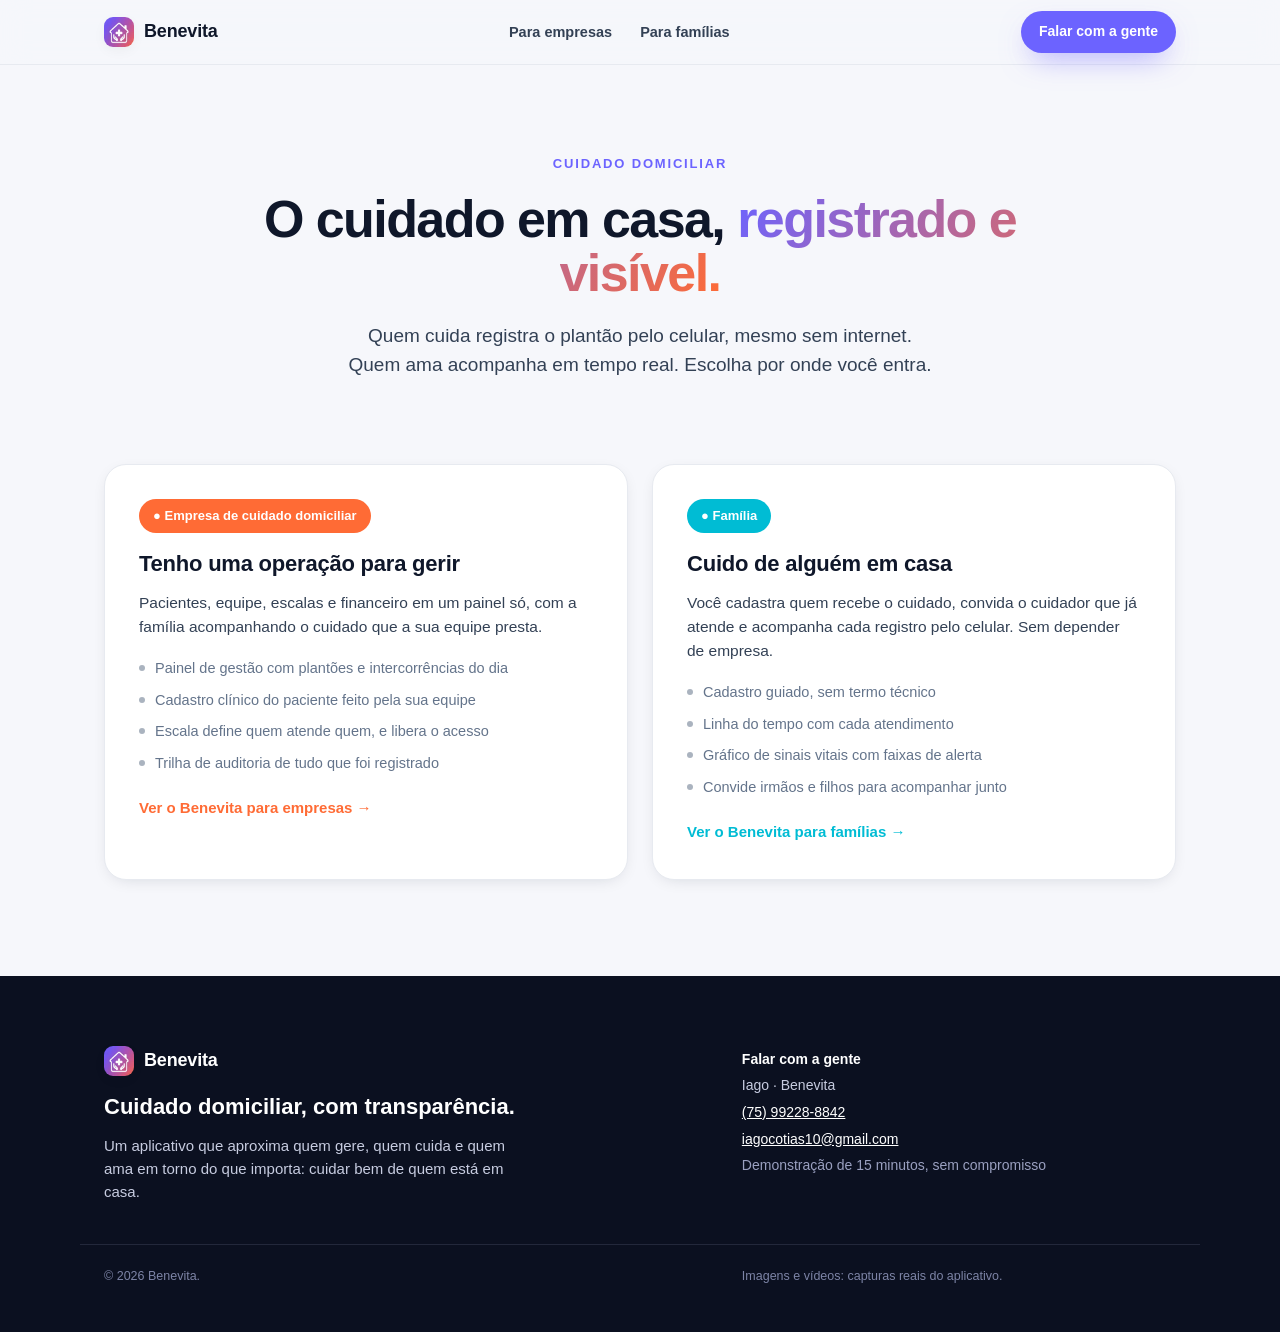
==== commit e6256c0d: "feat: cuidador vira o titulo unico nas tres paginas Enfermeiro deixa de ser titulo e fica so como ca" ====
--- a/index.html
+++ b/index.html
@@ -66,7 +66,7 @@
       <a class="ccard reveal" href="/familia">
         <span class="badge" style="background:var(--family)">● Família</span>
         <h3>Cuido de alguém em casa</h3>
-        <p>Você cadastra quem recebe o cuidado, convida o enfermeiro que já atende e acompanha cada registro pelo celular. Sem depender de empresa.</p>
+        <p>Você cadastra quem recebe o cuidado, convida o cuidador que já atende e acompanha cada registro pelo celular. Sem depender de empresa.</p>
         <ul>
           <li>Cadastro guiado, sem termo técnico</li>
           <li>Linha do tempo com cada atendimento</li>
